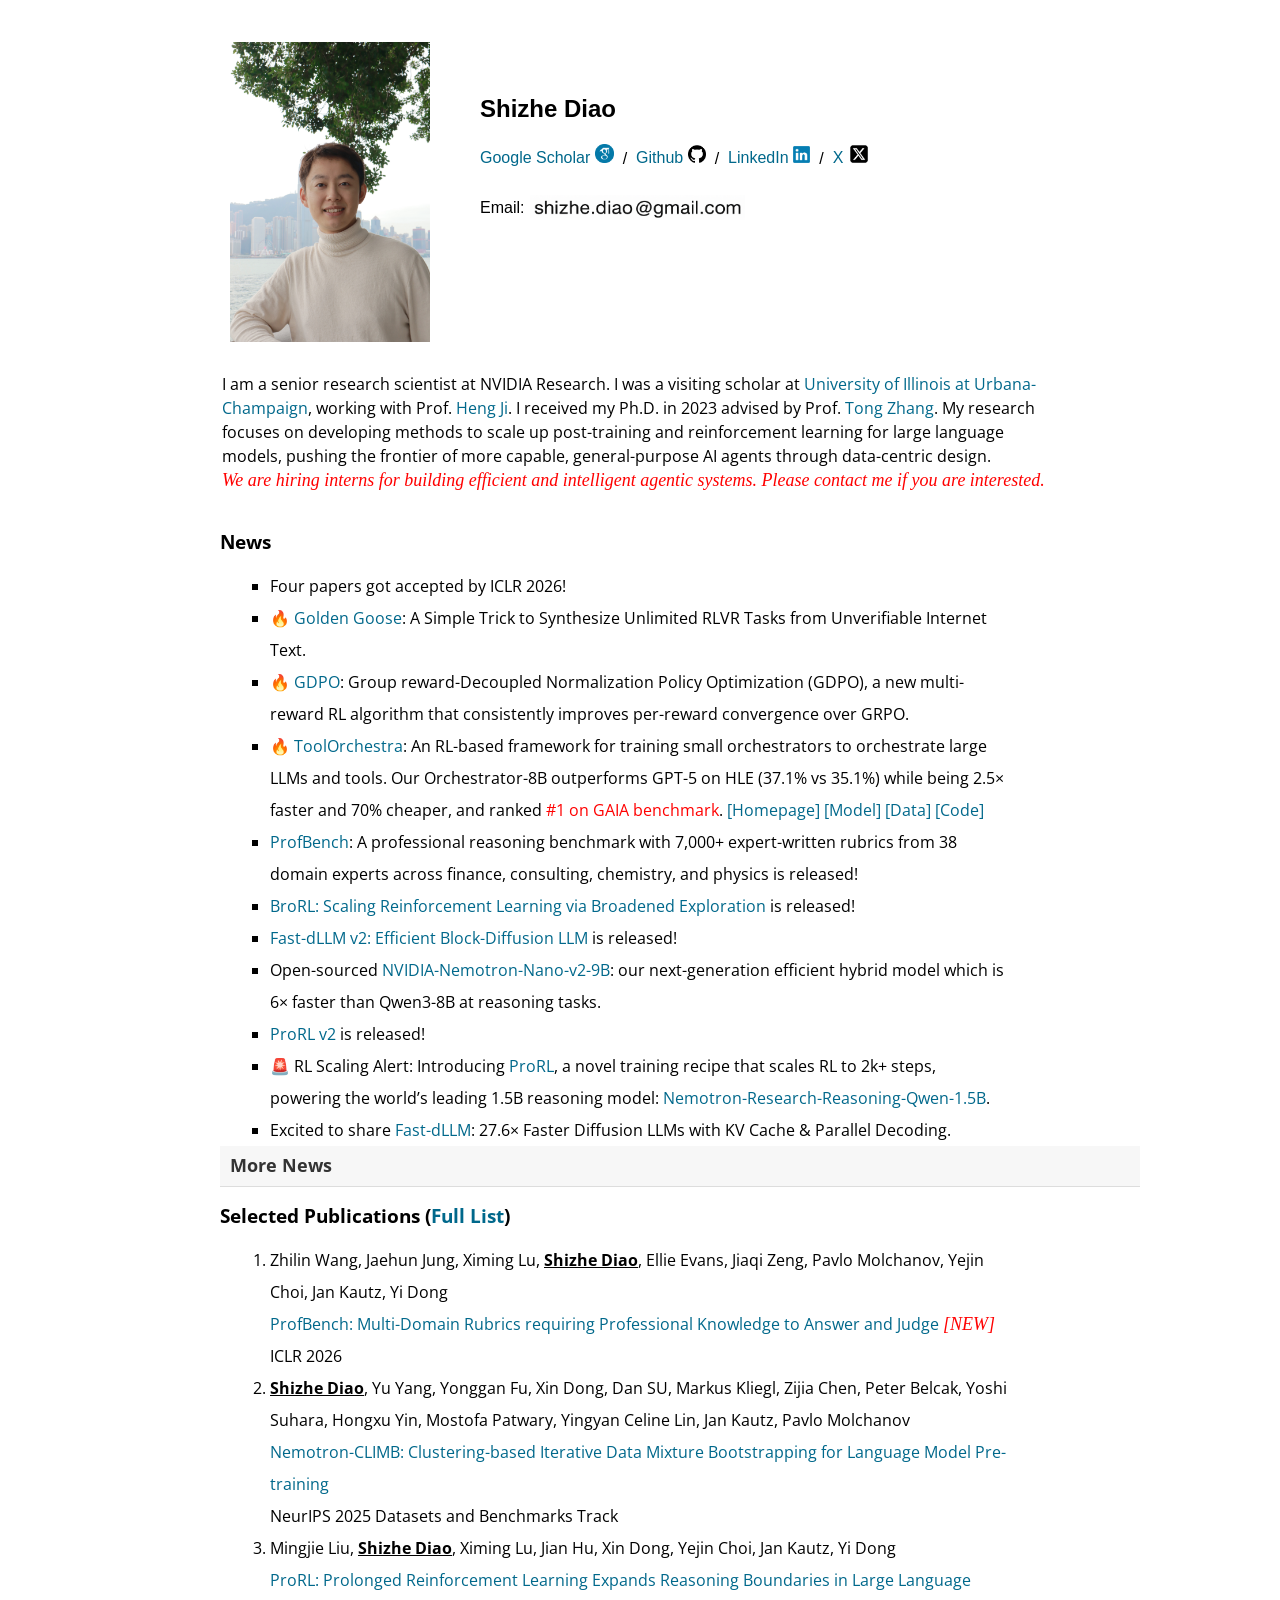
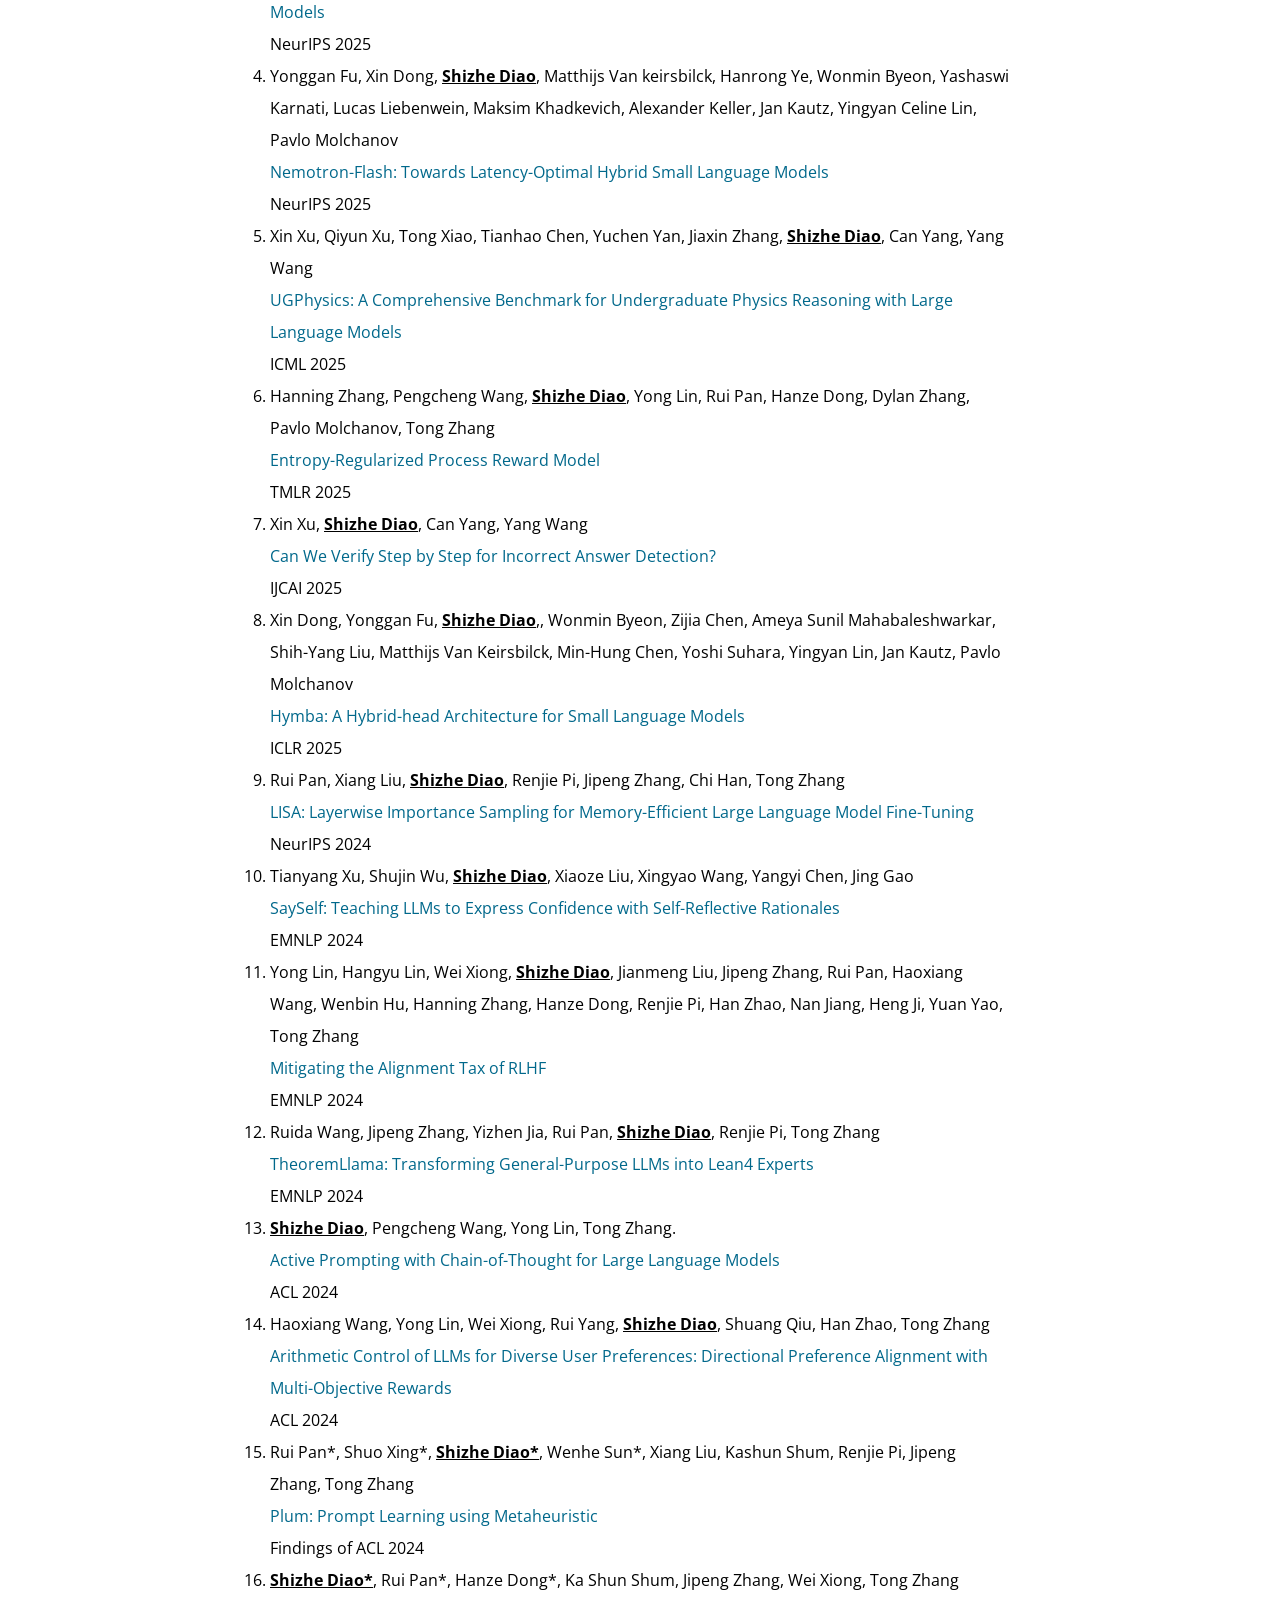
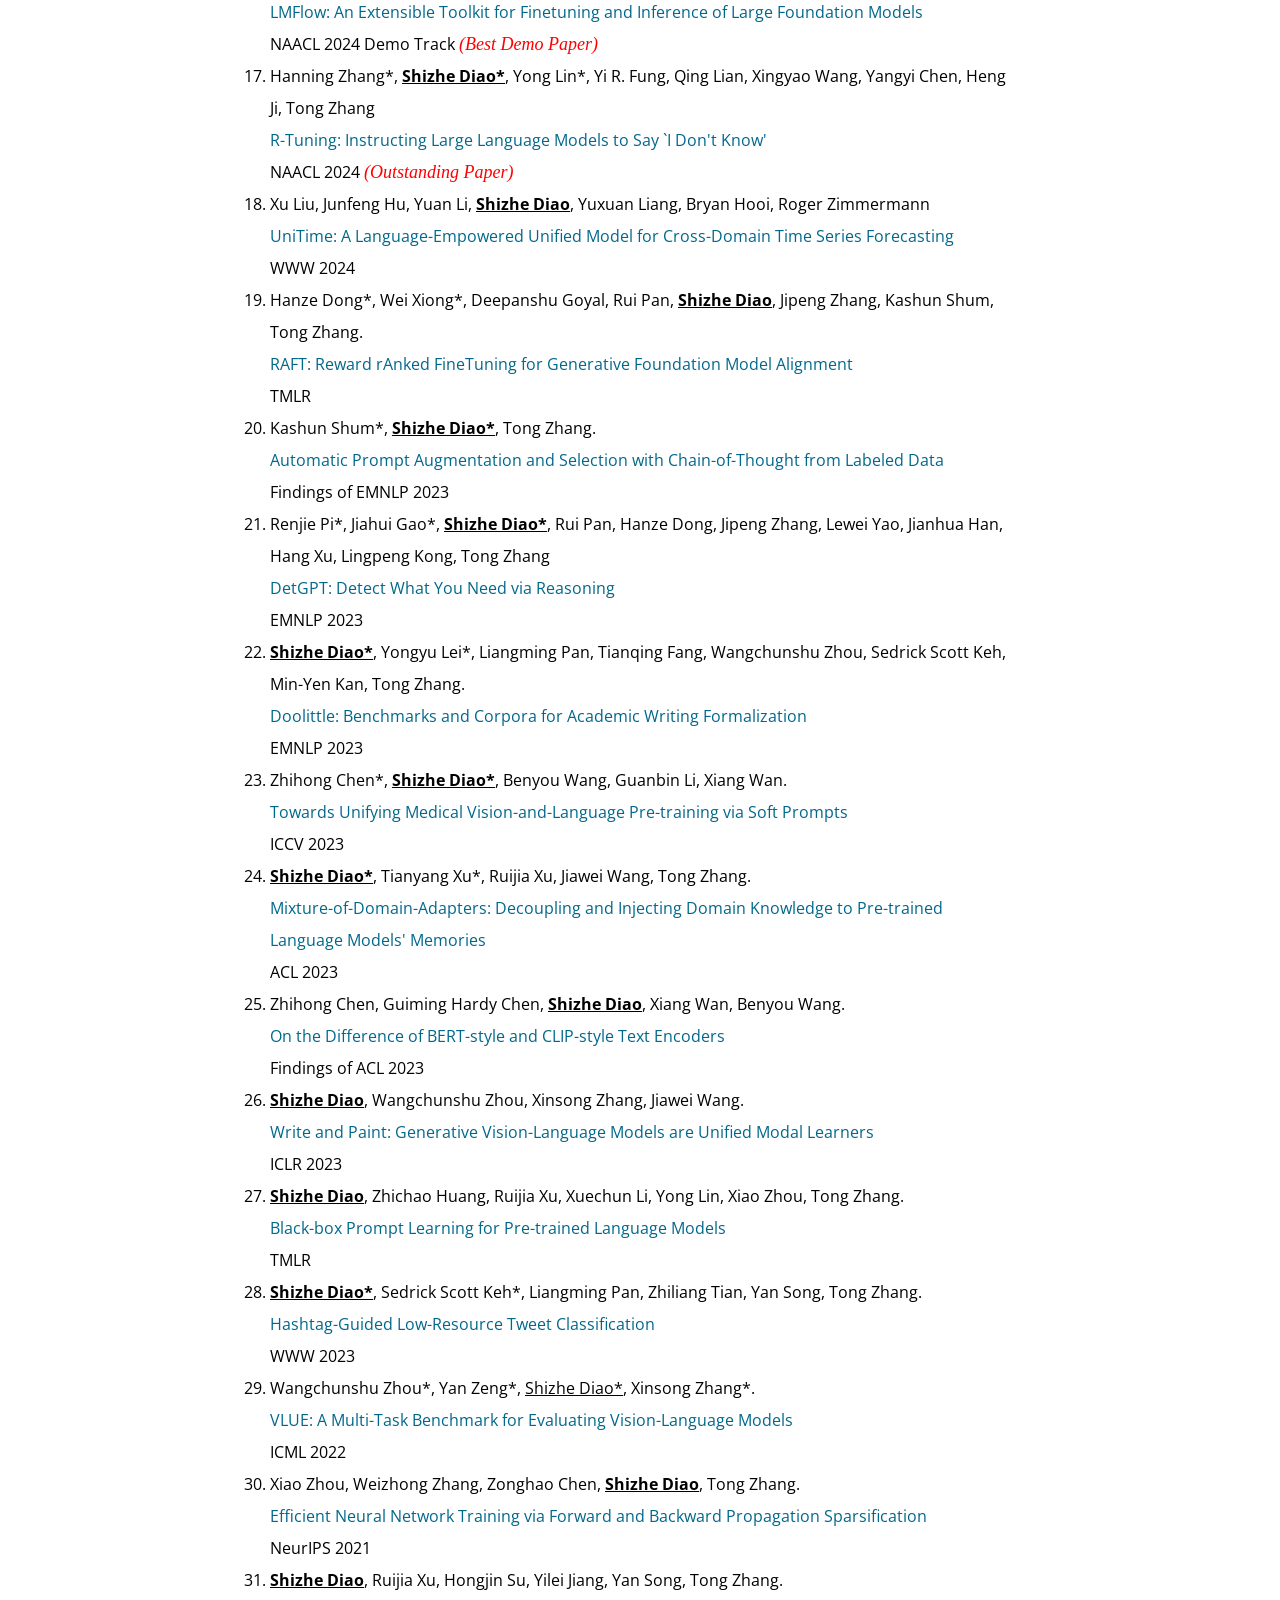
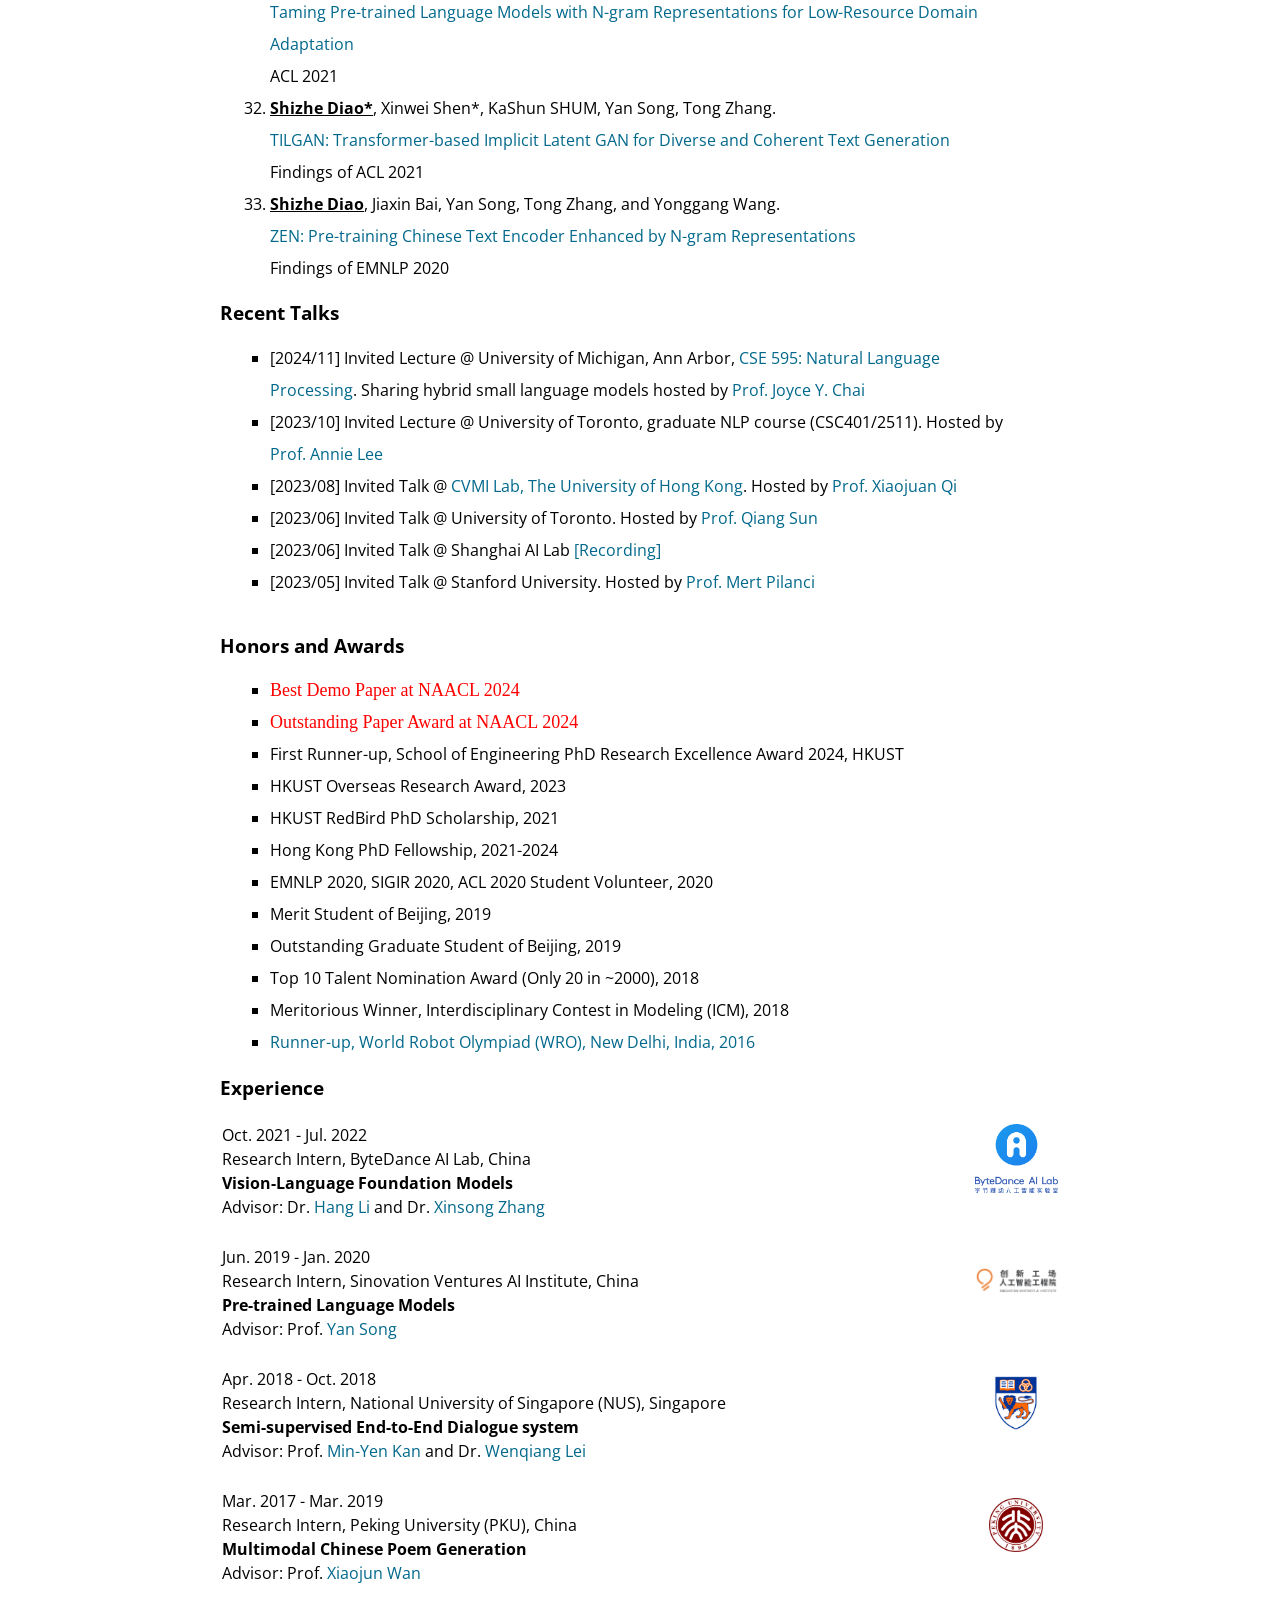
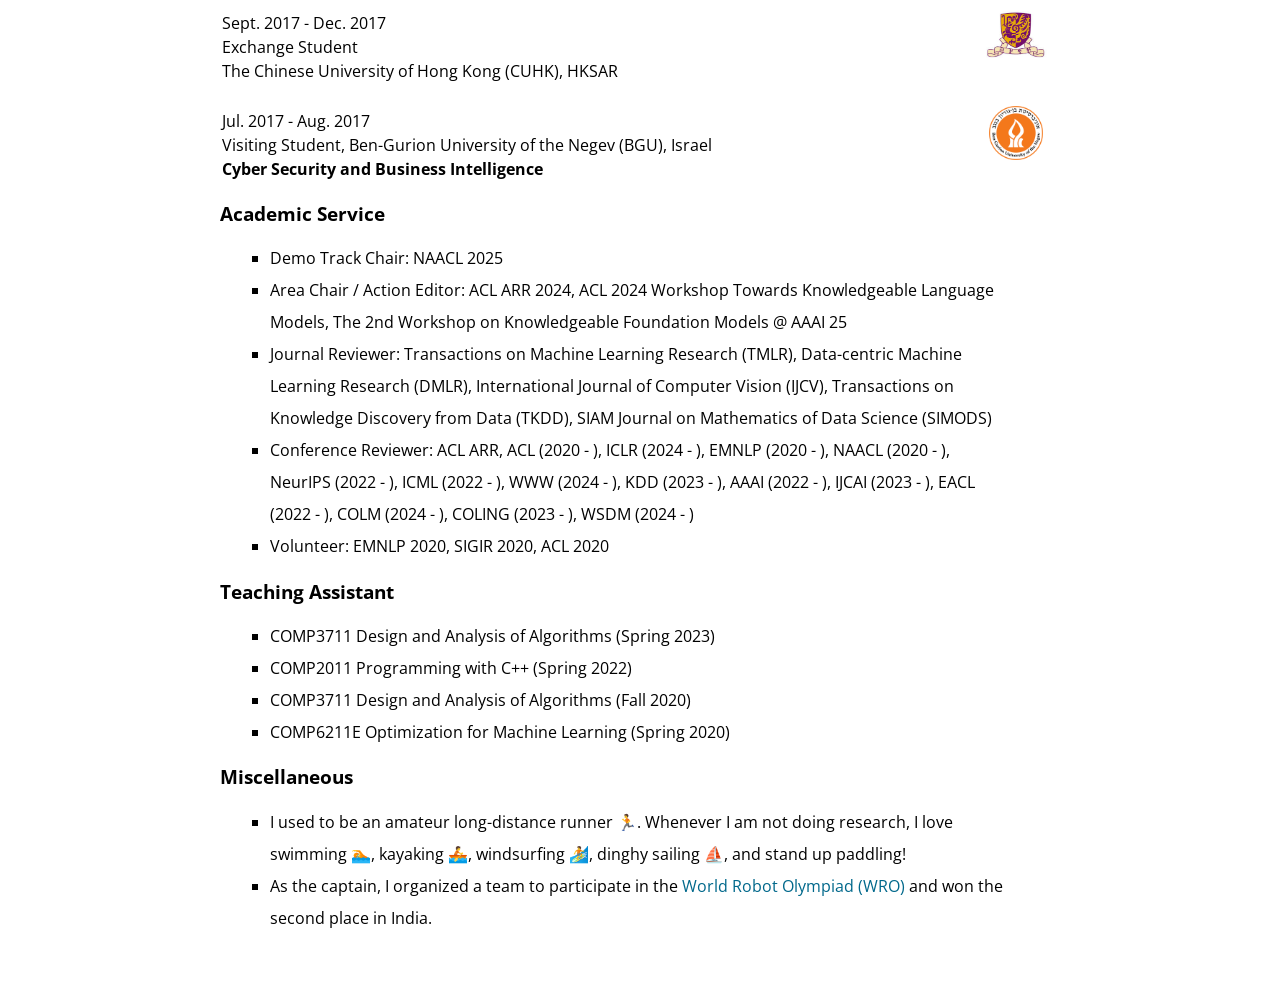
==== index.html @ 0f99aa14 "Update title to senior research scientist Co-Authored-By: Claude Opus 4.6 <noreply@anthropic.com>" ====
<!DOCTYPE html>
<html>
<head>
	<!-- Global site tag (gtag.js) - Google Analytics -->
	<script async src="https://www.googletagmanager.com/gtag/js?id=UA-110065423-1"></script>
	<!-- <link rel="stylesheet" href="https://cdn.staticfile.net/foundation/5.5.3/css/foundation.min.css"> -->
	<script src="https://cdn.staticfile.net/foundation/5.5.3/js/foundation.min.js"></script>
	<script src="https://cdn.staticfile.net/foundation/5.5.3/js/vendor/modernizr.js"></script>



	<script src="https://code.jquery.com/jquery-3.6.0.min.js"></script>
	<script>
		$(document).ready(function() {
			$('.accordion-toggle').click(function() {
				$(this).toggleClass('active');
				$(this).next('.accordion-content').slideToggle();
			});
		});
	</script>

	<script>
		window.dataLayer = window.dataLayer || [];
		function gtag(){dataLayer.push(arguments);}
		gtag('js', new Date());

		gtag('config', 'UA-110065423-1');
	</script>
	<link href="https://fonts.googleapis.com/css?family=Archivo:600|Noto+Serif|Roboto|Open+Sans" rel="stylesheet">

	<link href="style/my.css" rel="stylesheet" type="text/css" />
	<title>Shizhe Diao</title>
	<script>
		function copy(dest, source) {
			if(dest.source == source) {
				dest.innerHTML = "";
				dest.source = null;
			}
			else {
				dest.innerHTML = source.innerHTML;
				dest.source = source;
			}
			dest.blur();
		}
	</script>
	<script src="https://ajax.googleapis.com/ajax/libs/jquery/1.12.0/jquery.min.js"></script>
	<script> 
		$(function(){
			$("#includepubs").load("publication.html"); 
		});
	</script>


</head>


<body>

	<div id="wrapper">
		<!-- header info -->
		<div id="header">
			<div id="profile">
				<img src="figures/me20230102.jpg" height=300 width=200>
			</div>
			<div id="contact">	
				<br>
				<strong><font size=5>Shizhe Diao</font size></strong> <br>
				<br>
				<!-- <p> -->
				<!-- <a href="mailto:sdiaoaa@connect.ust.hk" target="_blank">Email <img src="figures/email-logo.jpg" width="2%" style="margin-left: auto; margin-right: auto;"> </a>  &nbsp/&nbsp -->
				<a href="https://scholar.google.com/citations?user=NDFQrLQAAAAJ&hl=en" target="_blank">Google Scholar <img src="figures/google-scholar-logo.png" width="2.2%" style="margin-left: auto; margin-right: auto;"> </a> &nbsp/&nbsp
				<a href="https://github.com/shizhediao" target="_blank">Github <img src="figures/github-logo.png" width="2.1%" style="margin-left: auto; margin-right: auto;"> </a> &nbsp/&nbsp
				<a href="https://www.linkedin.com/in/shizhediao/?locale=en_US" target="_blank">LinkedIn <img src="figures/linkedin-logo.jpg" width="2%" style="margin-left: auto; margin-right: auto;"> </a> &nbsp/&nbsp
				<a href="https://x.com/shizhediao" target="_blank">X <img src="figures/x.png" width="2.6%" style="margin-left: auto; margin-right: auto; position: relative; top: 2px;"> </a> &nbsp
				  <!-- </p> -->
				<br>
				<br>
				<!-- Email: shizhe.diao AT gmail DOT com -->
				<p style="display: flex; align-items: center;">
					Email:
					<img src="figures/email.png" alt="Email address" style="height: 26px; margin-left: 6px; object-fit: contain;">
				  </p>
										</div>
		</div>

		<div id="content">
			<div class="section">
				<p>
					I am a senior research scientist at NVIDIA Research. 
					I was a visiting scholar at <a href="http://blender.cs.illinois.edu/index.html">University of Illinois at Urbana-Champaign</a>, working with Prof. <a href="http://blender.cs.illinois.edu/hengji.html">Heng Ji</a>.
					I received my Ph.D. in 2023 advised by Prof. <a href="http://tongzhang-ml.org/">Tong Zhang</a>. 
					<!-- I received my Master of Philosophy degree at HKUST in 2021. -->
					<!-- Before joining HKUST, I received my Bachelor of Science degree at Beijing Normal University in 2019.  -->
					<!-- I was a research intern at ByteDance AI Lab with Dr. <a href="https://scholar.google.com/citations?user=nTl5mSwAAAAJ&hl=en">Hang Li</a> and Dr. <a href="https://scholar.google.com/citations?user=BnSQUocAAAAJ&hl=en">Xinsong Zhang</a>, and at Sinovation Ventures AI Institute. -->
					<!-- During my undergraduate study, I interned at <a href="http://wing.comp.nus.edu.sg/">WING Group @ NUS</a> and <a href="https://english.pku.edu.cn/">PKU</a>, where I was fortunate to work with Prof. <a href="https://www.comp.nus.edu.sg/~kanmy/">Min-Yen Kan</a> and Prof. <a href="https://wanxiaojun.github.io/">Xiaojun Wan</a>. -->
					My research focuses on developing methods to scale up post-training and reinforcement learning for large language models, pushing the frontier of more capable, general-purpose AI agents through data-centric design.
					<br>
					<font color=red size=4 face="黑体"><i>We are hiring interns for building efficient and intelligent agentic systems. Please contact me if you are interested.</i></font>			
				</p>	
				</div>

		
		<h3>News</h3>
				<br />
				<ul type="square">
					<li> Four papers got accepted by ICLR 2026! </li>
					<li> 🔥 <a href="https://arxiv.org/abs/2601.22975">Golden Goose</a>: A Simple Trick to Synthesize Unlimited RLVR Tasks from Unverifiable Internet Text. </li>
					<li> 🔥 <a href="https://arxiv.org/abs/2601.05242">GDPO</a>: Group reward-Decoupled Normalization Policy Optimization (GDPO), a new multi-reward RL algorithm that consistently improves per-reward convergence over GRPO.</li>
					<li> 🔥 <a href="https://arxiv.org/abs/2511.21689">ToolOrchestra</a>: An RL-based framework for training small orchestrators to orchestrate large LLMs and tools. Our Orchestrator-8B outperforms GPT-5 on HLE (37.1% vs 35.1%) while being 2.5× faster and 70% cheaper, and ranked <span style="color: red;">#1 on <a href="https://huggingface.co/spaces/gaia-benchmark/leaderboard" style="color: red;">GAIA benchmark</a></span>. <a href="https://research.nvidia.com/labs/lpr/ToolOrchestra/">[Homepage]</a> <a href="https://huggingface.co/nvidia/Nemotron-Orchestrator-8B">[Model]</a> <a href="https://huggingface.co/datasets/nvidia/ToolScale">[Data]</a> <a href="https://github.com/NVlabs/ToolOrchestra">[Code]</a></li>
					<li> <a href="https://huggingface.co/datasets/nvidia/ProfBench">ProfBench</a>: A professional reasoning benchmark with 7,000+ expert-written rubrics from 38 domain experts across finance, consulting, chemistry, and physics is released! </li>
					<li> <a href="https://arxiv.org/abs/2510.01180">BroRL: Scaling Reinforcement Learning via Broadened Exploration</a> is released!  </li>
					<li> <a href="https://arxiv.org/abs/2509.26328">Fast-dLLM v2: Efficient Block-Diffusion LLM</a> is released!  </li>
					<li> Open-sourced <a href="https://research.nvidia.com/labs/adlr/files/NVIDIA-Nemotron-Nano-2-Technical-Report.pdf">NVIDIA-Nemotron-Nano-v2-9B</a>: our next-generation efficient hybrid model which is 6× faster than Qwen3-8B at reasoning tasks. </li>
					<li> <a href="https://hijkzzz.notion.site/prorl-v2">ProRL v2</a> is released! </li>
					<li> 🚨 RL Scaling Alert: Introducing <a href="https://arxiv.org/abs/2505.24864">ProRL</a>, a novel training recipe that scales RL to 2k+ steps, powering the world’s leading 1.5B reasoning model: <a href="https://huggingface.co/nvidia/Nemotron-Research-Reasoning-Qwen-1.5B">Nemotron-Research-Reasoning-Qwen-1.5B</a>.
					<li> Excited to share <a href="https://arxiv.org/abs/2505.22618">Fast-dLLM</a>: 27.6× Faster Diffusion LLMs with KV Cache & Parallel Decoding.
				</ul>

		<h3 class="accordion-toggle">More News</h3>
		<div class="accordion-content">
			<ul type="square">
				<li> Four papers got accepted by NeurIPS 2025! </li>
				<li> Two papers got accepted by ICML 2025! </li>
				<li> Excited to share <a href="https://arxiv.org/abs/2504.13161">CLIMB</a> — Clustering-based Iterative Data Mixture Bootstrapping for efficient LLM pre-training and we open-sourced two high-quality datasets: <a href="https://huggingface.co/datasets/nvidia/ClimbLab">ClimbLab</a> (1.2T tokens, 20 domains) and <a href="https://huggingface.co/datasets/nvidia/ClimbMix">ClimbMix</a> (400B tokens, SOTA data blend for LLM pre-training). Visit <a href="https://research.nvidia.com/labs/lpr/climb/">Homepage</a>.
					<li> Our paper on <a href="https://arxiv.org/abs/2411.13676">Hymba</a> and <a href="https://openreview.net/forum?id=fMbLszVO1H">LongMamba</a> got accepted by ICLR 2025!
                    <li> A step on small language model. We propose <a href="https://arxiv.org/abs/2411.13676">Hymba</a>, a hybrid-head architecture surpassing all sub-2B public models in performance including Llama-3.2 and Qwen-2.5.
					<li> A new training method on process reward model has been proposed. Please check out our blog <a href="https://www.arxiv.org/abs/2412.11006">Entropy-Regularized Process Reward Model</a>.
					<li> One paper got accepted by NeurIPS 2024!
					<li> Five papers got accepted by EMNLP 2024!
					<li> Excited to join NVIDIA Research as a research scientist!
					<li> Excited to share our <a href="https://arxiv.org/abs/2311.09677">R-Tuning</a> got Outstanding Paper award@NAACL 2024, and <a href="https://github.com/OptimalScale/LMFlow">LMFlow</a> got Best Demo Paper award@NAACL 2024!
					<li> One paper was accepted by ACL 2024 System Demonstration Track.
					<li> Three papers were accepted by ACL 2024 and Findings including <a href="https://arxiv.org/abs/2302.12246">Active-Prompt</a>, <a href="https://arxiv.org/abs/2402.18571">Directional Preference Alignment</a>, and <a href="https://arxiv.org/abs/2311.08364">Prompt Learning using Metaheuristic</a>.
					<li> <a href="https://github.com/OptimalScale/LMFlow">LMFlow</a> got accepted to NAACL 2024 Demo track!
					<li> <a href="https://arxiv.org/abs/2311.09677">R-Tuning</a> got accepted to NAACL 2024! LLMs could say I Don't Know now! <i>#Alignment for Honesty </i>
					<li> One paper was accepted by WWW 2024.
					<li> One paper was accepted by EACL 2024.
					<li> The <a href="https://arxiv.org/abs/2304.06767">RAFT</a> paper for alignment was accepted by TMLR 2023.
					<li> Three papers were accepted by EMNLP 2023 and Findings.
					<li> Visited <a href="http://blender.cs.illinois.edu/index.html">BLENDER LAB@UIUC</a> from August 2023 to January 2024. </li>
					<li> Attended ICML 2023 at Hawaii.
					<li> One paper was accepted by ICCV 2023.
					<li> Two papers were accepted by ACL 2023.
					<li> Attended ICLR 2023 at Kigali, Rwanda.
					<li> Attended EMNLP 2022 at Abu Dhabi.
					<li> <a href="https://github.com/OptimalScale/LMFlow">LMFlow</a> is a framework that allows fine-tuning and deploying personalized LLMs with minimal cost and effort. It has accumulated <font color=red size=4 face="黑体">7, 000+</font> stars⭐️ on Github. We envision that LMFlow will enable more creative and diverse applications of LLMs and foster a wider community of LLM enthusiasts!
					<li> Check out this curated <a href="https://github.com/shizhediao/ChatGPTPapers">paper list</a> about ChatGPT with the goal of helping everyone learn the techniques behind it.
			</ul>
		</div>

		<!-- Education -->
		<!-- <br />
        <table width="100%" align="center" border="0" cellspacing="0" cellpadding="20">
			<tbody>
				<tr>
				<h3>Education</h3>
				<br />
				<table>
					<tbody>

					<tr>
						<td width="90%">
							<div class="box box-11">
								<div class="box-item"><strong>Ph.D.</strong></div>
								<div class="box-item item-tall">Sept. 2021 - Present <br> 
									The Hong Kong University of Science and Technology (HKUST), HKSAR<br>
									Ph.D. student in Computer Science <br>
									Advisor: Prof. <a href="http://tongzhang-ml.org/">Tong Zhang</a> <br>
								</div>
							</div>
						</td>
						<td width="10%">
							<img src="figures/hkust.png" width="50%" style="display: block; margin-left: auto; margin-right: auto;">
						</td>
					</tr>

					<tr>
						<td width="90%">
							<div class="box box-11">
								<div class="box-item"><strong>M.Phil.</strong></div>
								<div class="box-item item-tall">Sept. 2019 - Jun. 2021 <br> 
									The Hong Kong University of Science and Technology (HKUST), HKSAR<br>
									M.Phil. student in Computer Science <br>
									Advisor: Prof. <a href="http://tongzhang-ml.org/">Tong Zhang</a> <br>
								</div>
							</div>
						</td>
						<td width="10%">
							<img src="figures/hkust.png" width="50%" style="display: block; margin-left: auto; margin-right: auto;">
						</td>
					</tr>

					<tr>
						<td width="90%">
							<div class="box box-11">
								<div class="box-item"><strong>B.S.</strong></div>
								<div class="box-item item-tall">Sept. 2015 - Jun. 2019 <br> 
									Beijing Normal University (BNU), China<br>
									B.S. in Computer Science <br>
								</div>
							</div>
						</td>
						<td width="10%">
							<img src="figures/bnu.jpeg" width="90%" style="display: block; margin-left: auto; margin-right: auto;">
						</td>
					</tr>

					</tbody>
				</table>
				</tr>
			</tbody>
		</table> -->
			<br />
			<h3>Selected Publications (<a href="https://scholar.google.com/citations?user=NDFQrLQAAAAJ&hl=en">Full List</a>)</h3>
			<br />

			<ol type="square">

				<!-- <li>Chengyue Wu, Hao Zhang, Shuchen Xue, Zhijian Liu, <u><strong>Shizhe Diao</strong></u>, Ligeng Zhu, Ping Luo, Song Han, Enze Xie
					<br /> <a href="https://arxiv.org/abs/2505.22618">Fast-dLLM: Training-free Acceleration of Diffusion LLM by Enabling KV Cache and Parallel Decoding </a> <font color=red size=4 face="黑体"><i>[NEW]</i></font>
					<br /> ICLR 2026</li>

				<li>Chengyue Wu, Hao Zhang, Shuchen Xue, <u><strong>Shizhe Diao</strong></u>, Yonggan Fu, Zhijian Liu, Pavlo Molchanov, Ping Luo, Song Han, Enze Xie
					<br /> <a href="https://arxiv.org/abs/2509.26328">Fast-dLLM v2: Efficient Block-Diffusion LLM </a> <font color=red size=4 face="黑体"><i>[NEW]</i></font>
					<br /> ICLR 2026</li> -->

				<!-- <li>Ruida Wang, Jiarui Yao, Rui Pan, <u><strong>Shizhe Diao</strong></u>, Tong Zhang
					<br /> <a href="https://arxiv.org/abs/2510.11769">GAR: Generative Adversarial Reinforcement Learning for Formal Theorem Proving </a> <font color=red size=4 face="黑体"><i>[NEW]</i></font>
					<br /> ICLR 2026</li> -->

				<li>Zhilin Wang, Jaehun Jung, Ximing Lu, <u><strong>Shizhe Diao</strong></u>, Ellie Evans, Jiaqi Zeng, Pavlo Molchanov, Yejin Choi, Jan Kautz, Yi Dong
					<br /> <a href="https://arxiv.org/abs/2510.18941">ProfBench: Multi-Domain Rubrics requiring Professional Knowledge to Answer and Judge </a> <font color=red size=4 face="黑体"><i>[NEW]</i></font>
					<br /> ICLR 2026</li>

				<li><u><strong>Shizhe Diao</strong></u>, Yu Yang, Yonggan Fu, Xin Dong, Dan SU, Markus Kliegl, Zijia Chen, Peter Belcak, Yoshi Suhara, Hongxu Yin, Mostofa Patwary, Yingyan Celine Lin, Jan Kautz, Pavlo Molchanov
					<br /> <a href="https://arxiv.org/abs/2504.13161">Nemotron-CLIMB: Clustering-based Iterative Data Mixture Bootstrapping for Language Model Pre-training </a> 
					<br /> NeurIPS 2025 Datasets and Benchmarks Track</li>

				<li>Mingjie Liu, <u><strong>Shizhe Diao</strong></u>, Ximing Lu, Jian Hu, Xin Dong, Yejin Choi, Jan Kautz, Yi Dong 
					<br /> <a href="https://arxiv.org/abs/2505.24864">ProRL: Prolonged Reinforcement Learning Expands Reasoning Boundaries in Large Language Models</a> 
					<br /> NeurIPS 2025 </li>

				<li>Yonggan Fu, Xin Dong, <u><strong>Shizhe Diao</strong></u>, Matthijs Van keirsbilck, Hanrong Ye, Wonmin Byeon, Yashaswi Karnati, Lucas Liebenwein, Maksim Khadkevich, Alexander Keller, Jan Kautz, Yingyan Celine Lin, Pavlo Molchanov 
					<br /> <a href="https://arxiv.org/abs/2511.18890">Nemotron-Flash: Towards Latency-Optimal Hybrid Small Language Models </a> 
					<br /> NeurIPS 2025 </li>

				<!-- <li>Tianhao Chen, Xin Xu, Zijing Liu, Pengxiang Li, Xinyuan Song, Ajay Kumar Jaiswal, Fan Zhang, Jishan Hu, Yang Wang, Hao Chen, <u><strong>Shizhe Diao</strong></u>, Shiwei Liu, Yu Li, Lu Yin, Can Yang 
					<br /> <a href="https://arxiv.org/abs/2506.22049">GPAS: Accelerating Convergence of LLM Pretraining via Gradient-Preserving Activation Scaling</a> 
					<br /> NeurIPS 2025 </li>
				 -->
				<!-- <li>Ruida Wang, Rui Pan, Yuxin Li, Jipeng Zhang, Yizhen Jia, <u><strong>Shizhe Diao</strong></u>, Renjie Pi, Junjie Hu, Tong Zhang
					<br /> <a href="https://arxiv.org/abs/2503.03205">MA-LoT: Model-Collaboration Lean-based Long Chain-of-Thought Reasoning enhances Formal Theorem Proving					</a> 
					<br /> ICML 2025 </li> -->

				<li>Xin Xu, Qiyun Xu, Tong Xiao, Tianhao Chen, Yuchen Yan, Jiaxin Zhang, <u><strong>Shizhe Diao</strong></u>, Can Yang, Yang Wang
					<br /> <a href="https://arxiv.org/abs/2502.00334">UGPhysics: A Comprehensive Benchmark for Undergraduate Physics Reasoning with Large Language Models</a> 
					<br /> ICML 2025 </li>

				<li>Hanning Zhang, Pengcheng Wang, <u><strong>Shizhe Diao</strong></u>, Yong Lin, Rui Pan, Hanze Dong, Dylan Zhang, Pavlo Molchanov, Tong Zhang
					<br /> <a href="https://www.arxiv.org/abs/2412.11006">Entropy-Regularized Process Reward Model</a>  
					<br /> TMLR 2025 </li>

				<li>Xin Xu, <u><strong>Shizhe Diao</strong></u>, Can Yang, Yang Wang
					<br /> <a href="https://arxiv.org/abs/2402.10528">Can We Verify Step by Step for Incorrect Answer Detection?	</a>  
					<br /> IJCAI 2025 </li>

				<li>Xin Dong, Yonggan Fu, <u><strong>Shizhe Diao</strong></u>,, Wonmin Byeon, Zijia Chen, Ameya Sunil Mahabaleshwarkar, Shih-Yang Liu, Matthijs Van Keirsbilck, Min-Hung Chen, Yoshi Suhara, Yingyan Lin, Jan Kautz, Pavlo Molchanov
					<br /> <a href="https://arxiv.org/abs/2411.13676">Hymba: A Hybrid-head Architecture for Small Language Models </a> 
					<br /> ICLR 2025 </li>
<!-- 				
				<li>Zhifan Ye, Kejing Xia, Yonggan Fu, Xin Dong, Jihoon Hong, Xiangchi Yuan, <u><strong>Shizhe Diao</strong></u>, Jan Kautz, Pavlo Molchanov, Yingyan Celine Lin
					<br /> <a href="https://openreview.net/forum?id=fMbLszVO1H">LongMamba: Enhancing Mamba's Long-Context Capabilities via Training-Free Receptive Field Enlargement	</a>  
					<br /> ICLR 2025 </li> -->

				<li>Rui Pan, Xiang Liu, <u><strong>Shizhe Diao</strong></u>, Renjie Pi, Jipeng Zhang, Chi Han, Tong Zhang
					<br /> <a href="https://arxiv.org/abs/2403.17919">LISA: Layerwise Importance Sampling for Memory-Efficient Large Language Model Fine-Tuning	</a>
					<br /> NeurIPS 2024 </li>
					
				<li>Tianyang Xu, Shujin Wu, <u><strong>Shizhe Diao</strong></u>, Xiaoze Liu, Xingyao Wang, Yangyi Chen, Jing Gao
					<br /> <a href="https://arxiv.org/abs/2405.20974">SaySelf: Teaching LLMs to Express Confidence with Self-Reflective Rationales	</a> 
					<br /> EMNLP 2024 </li>

				<li>Yong Lin, Hangyu Lin, Wei Xiong, <u><strong>Shizhe Diao</strong></u>, Jianmeng Liu, Jipeng Zhang, Rui Pan, Haoxiang Wang, Wenbin Hu, Hanning Zhang, Hanze Dong, Renjie Pi, Han Zhao, Nan Jiang, Heng Ji, Yuan Yao, Tong Zhang
					<br /> <a href="https://arxiv.org/abs/2309.06256">Mitigating the Alignment Tax of RLHF </a>  
					<br /> EMNLP 2024 </li>

				<!-- <li>KaShun Shum, Minrui Xu, Jianshu Zhang, Zixin Chen, <u><strong>Shizhe Diao</strong></u>, Hanze Dong, Jipeng Zhang, Muhammad Omer Raza
					<br /> <a href="https://arxiv.org/abs/2408.12168">FIRST: Teach A Reliable Large Language Model Through Efficient Trustworthy Distillation	</a> 
					<br /> EMNLP 2024 </li> -->

				<li>Ruida Wang, Jipeng Zhang, Yizhen Jia, Rui Pan, <u><strong>Shizhe Diao</strong></u>, Renjie Pi, Tong Zhang
					<br /> <a href="https://arxiv.org/abs/2407.03203">TheoremLlama: Transforming General-Purpose LLMs into Lean4 Experts </a>
					<br /> EMNLP 2024 </li>
				
				<!-- <li>Tianyang Han, Qing Lian, Rui Pan, Renjie Pi, Jipeng Zhang, <u><strong>Shizhe Diao</strong></u>, Yong Lin, Tong Zhang
					<br /> <a href="https://arxiv.org/abs/2402.03757">The Instinctive Bias: Spurious Images lead to Hallucination in MLLMs	</a> 
					<br /> EMNLP 2024 </li> -->

				<!-- <li>Cheng Niu, Yang Guan, Yuanhao Wu, Juno Zhu, Juntong Song, Randy Zhong, Kaihua Zhu, Siliang Xu, <u><strong>Shizhe Diao</strong></u>, Tong Zhang.
					<br /> <a href="https://arxiv.org/abs/2406.10289">VeraCT Scan: Retrieval-Augmented Fake News Detection with Justifiable Reasoning</a> 
					<br /> ACL 2024 System Demonstration Track </li> -->

				<li><u><strong>Shizhe Diao</strong></u>, Pengcheng Wang, Yong Lin, Tong Zhang.
					<br /> <a href="https://arxiv.org/abs/2302.12246">Active Prompting with Chain-of-Thought for Large Language Models</a> 
					<br /> ACL 2024 </li>

				<li>Haoxiang Wang, Yong Lin, Wei Xiong, Rui Yang, <u><strong>Shizhe Diao</strong></u>, Shuang Qiu, Han Zhao, Tong Zhang
					<br /> <a href="https://arxiv.org/abs/2402.18571">Arithmetic Control of LLMs for Diverse User Preferences: Directional Preference Alignment with Multi-Objective Rewards	</a> 
					<br /> ACL 2024 </li>

				<li>Rui Pan*, Shuo Xing*, <u><strong>Shizhe Diao*</strong></u>, Wenhe Sun*, Xiang Liu, Kashun Shum, Renjie Pi, Jipeng Zhang, Tong Zhang
					<br /> <a href="https://arxiv.org/abs/2311.08364">Plum: Prompt Learning using Metaheuristic	</a> 
					<br /> Findings of ACL 2024 </li>

				<li><u><strong>Shizhe Diao*</strong></u>, Rui Pan*, Hanze Dong*, Ka Shun Shum, Jipeng Zhang, Wei Xiong, Tong Zhang
					<br /> <a href="https://arxiv.org/abs/2306.12420">LMFlow: An Extensible Toolkit for Finetuning and Inference of Large Foundation Models</a>
					<br /> NAACL 2024 Demo Track <font color=red size=4 face="黑体"><i>(Best Demo Paper)</i></font> </li> 

				<li>Hanning Zhang*, <u><strong>Shizhe Diao*</strong></u>, Yong Lin*, Yi R. Fung, Qing Lian, Xingyao Wang, Yangyi Chen, Heng Ji, Tong Zhang
					<br /> <a href="https://arxiv.org/abs/2311.09677">R-Tuning: Instructing Large Language Models to Say `I Don't Know'	</a>
					<br /> NAACL 2024 <font color=red size=4 face="黑体"><i>(Outstanding Paper)</i></font> </li>  

				<li>Xu Liu, Junfeng Hu, Yuan Li, <u><strong>Shizhe Diao</strong></u>, Yuxuan Liang, Bryan Hooi, Roger Zimmermann
					<br /> <a href="https://arxiv.org/abs/2310.09751">UniTime: A Language-Empowered Unified Model for Cross-Domain Time Series Forecasting</a>
					<br /> WWW 2024 </li>  

				<!-- <li>Quyet V. Do, Tianqing Fang, <u><strong>Shizhe Diao</strong></u>, Zhaowei Wang, Yangqiu Song.
					<br /> <a href="https://arxiv.org/abs/2401.14003">ConstraintChecker: A Plugin for Large Language Models to Reason on Commonsense Knowledge Bases</a>
					<br /> EACL 2024 </li>   -->

				<li>Hanze Dong*, Wei Xiong*, Deepanshu Goyal, Rui Pan, <u><strong>Shizhe Diao</strong></u>, Jipeng Zhang, Kashun Shum, Tong Zhang.
					<br /> <a href="https://arxiv.org/abs/2304.06767">RAFT: Reward rAnked FineTuning for Generative Foundation Model Alignment</a> 
					<br /> TMLR </li>  

				<li>Kashun Shum*, <u><strong>Shizhe Diao*</strong></u>, Tong Zhang.
					<br /> <a href="https://arxiv.org/abs/2302.12822">Automatic Prompt Augmentation and Selection with Chain-of-Thought from Labeled Data</a>
					<br /> Findings of EMNLP 2023</li> 
				
				<li>Renjie Pi*, Jiahui Gao*, <u><strong>Shizhe Diao*</strong></u>, Rui Pan, Hanze Dong, Jipeng Zhang, Lewei Yao, Jianhua Han, Hang Xu, Lingpeng Kong, Tong Zhang
					<br /> <a href="https://arxiv.org/abs/2305.14167">DetGPT: Detect What You Need via Reasoning</a>
					<br /> EMNLP 2023</li>  

				<li><u><strong>Shizhe Diao*</strong></u>, Yongyu Lei*, Liangming Pan, Tianqing Fang, Wangchunshu Zhou, Sedrick Scott Keh, Min-Yen Kan, Tong Zhang.
					<br /> <a href="https://aclanthology.org/2023.emnlp-main.809">Doolittle: Benchmarks and Corpora for Academic Writing Formalization</a>
					<br /> EMNLP 2023 </li> 
							
				<li>Zhihong Chen*, <u><strong>Shizhe Diao*</strong></u>, Benyou Wang, Guanbin Li, Xiang Wan.
					<br /> <a href="https://arxiv.org/abs/2302.08958">Towards Unifying Medical Vision-and-Language Pre-training via Soft Prompts</a>
					<br /> ICCV 2023</li> 

				<li><u><strong>Shizhe Diao*</strong></u>, Tianyang Xu*, Ruijia Xu, Jiawei Wang, Tong Zhang.
					<br /> <a href="https://arxiv.org/abs/2306.05406">Mixture-of-Domain-Adapters: Decoupling and Injecting Domain Knowledge to Pre-trained Language Models' Memories</a>
					<br /> ACL 2023</li> 

				<li>  Zhihong Chen, Guiming Hardy Chen, <u><strong>Shizhe Diao</strong></u>, Xiang Wan, Benyou Wang.
					<br /> <a href="https://arxiv.org/abs/2306.03678">On the Difference of BERT-style and CLIP-style Text Encoders</a>
					<br /> Findings of ACL 2023</li> 

				<li><u><strong>Shizhe Diao</strong></u>, Wangchunshu Zhou, Xinsong Zhang, Jiawei Wang.
					<br /> <a href="https://arxiv.org/abs/2206.07699">Write and Paint: Generative Vision-Language Models are Unified Modal Learners</a>
					<br /> ICLR 2023</li> 

				<li><u><strong>Shizhe Diao</strong></u>, Zhichao Huang, Ruijia Xu, Xuechun Li, Yong Lin, Xiao Zhou, Tong Zhang.
					<br /> <a href="https://arxiv.org/abs/2201.08531">Black-box Prompt Learning for Pre-trained Language Models</a>
					<br /> TMLR </li>

				<li><u><strong>Shizhe Diao*</strong></u>, Sedrick Scott Keh*, Liangming Pan, Zhiliang Tian, Yan Song, Tong Zhang.
					<br /> <a href="https://arxiv.org/abs/2302.10143">Hashtag-Guided Low-Resource Tweet Classification</a> 
					<br /> WWW 2023</li>
													
				<li>Wangchunshu Zhou*, Yan Zeng*, <u><strong></strong>Shizhe Diao*</strong></u>, Xinsong Zhang*.
					<br /> <a href="https://arxiv.org/abs/2205.15237">VLUE: A Multi-Task Benchmark for Evaluating Vision-Language Models</a>
					<br /> ICML 2022</li>  

				<li>Xiao Zhou, Weizhong Zhang, Zonghao Chen, <u><strong>Shizhe Diao</strong></u>, Tong Zhang.
					<br /> <a href="https://arxiv.org/pdf/2111.05685.pdf">Efficient Neural Network Training via Forward and Backward Propagation Sparsification</a>
					<br /> NeurIPS 2021</li> 

				<li><u><strong>Shizhe Diao</strong></u>, Ruijia Xu, Hongjin Su, Yilei Jiang, Yan Song, Tong Zhang.
					<br /> <a href="https://aclanthology.org/2021.acl-long.259.pdf">Taming Pre-trained Language Models with N-gram Representations for Low-Resource Domain Adaptation</a>
					<br /> ACL 2021</li> 
						
				<li><u><strong>Shizhe Diao*</strong></u>, Xinwei Shen*, KaShun SHUM, Yan Song, Tong Zhang.
					<br /> <a href="https://aclanthology.org/2021.findings-acl.428.pdf">TILGAN: Transformer-based Implicit Latent GAN for Diverse and Coherent Text Generation</a>
					<br /> Findings of ACL 2021</li>  

				<li><u><strong>Shizhe Diao</strong></u>, Jiaxin Bai, Yan Song, Tong Zhang, and Yonggang Wang.
					<br /> <a href="https://aclanthology.org/2020.findings-emnlp.425.pdf">ZEN: Pre-training Chinese Text Encoder Enhanced by N-gram Representations</a>
					<br /> Findings of EMNLP 2020</li>  
			</ol>


			<!-- <ul type="square">
				<li> FengKuang Chiang, <u><strong>Shizhe Diao</strong></u>, Haotian Ma, Yujun Wang.
					<br /> <a href="docs/16_ijee3447ns.pdf">Effects of Hands-on Inquiry-Based Learning Using LEGO Materials on the Learning of Eighth-Grade Physics Students.</a> 
					<br /> International Journal of Engineering Education, vol. 33, ser. 3, 2017, pp. 1098-1103. 3. </li>  
			</ul>

			<ul type="square">
				<li>Yunchuan Sun, Mengting Fang, Xinyu Wang, <u><strong>Shizhe Diao</strong></u>.
					<br /> <a href="docs/GubaLex Guba-oriented sentiment lexicon for big texts in finance.pdf">GubaLex: Guba-oriented sentiment lexicon for big texts in finance</a>
					<br /> The 13th International Conference on Semantics, Knowledge and Grids</li>  
			</ul> -->


			<!-- <br /> -->
			<!-- <h3>Preprints</h3>
			<br />
			<ol type="square">

				<li>Dylan Zhang, <u><strong>Shizhe Diao</strong></u>, Xueyan Zou, Hao Peng
					<br /> <a href="https://arxiv.org/abs/2406.06887">PLUM: Preference Learning Plus Test Cases Yields Better Code Language Models	</a>  <font color=red size=4 face="黑体"><i>[NEW]</i></font>


				<li>Ziqiang Zheng, Jipeng Zhang, Tuan-Anh Vu, <u><strong>Shizhe Diao</strong></u>, Yue Him Wong Tim, Sai-Kit Yeung
					<br /> <a href="https://arxiv.org/abs/2310.13596">MarineGPT: Unlocking Secrets of Ocean to the Public </a> 

				<li>Hanze Dong*, <u><strong>Shizhe Diao*</strong></u>, Weizhong Zhang, Tong Zhang.
					<br /> <a href="https://arxiv.org/abs/2211.11638">Normalizing Flow with Variational Latent Representation</a>
					   
				<li>Rui Pan*, <u><strong>Shizhe Diao*</strong></u>, Jianlin Chen, Tong Zhang.
					<br /> <a href="https://arxiv.org/abs/2211.17201">ExtremeBERT: A Toolkit for Accelerating Pretraining of Customized BERT</a>
					<br /> <a href="https://arxiv.org/abs/2211.17201">[Paper]</a> <a href="https://github.com/extreme-bert/extreme-bert">[Code]</a> <a href="https://extreme-bert.github.io/extreme-bert-page">[Documentation]</a>
			</ol> -->

			<!-- <ul type="square">
				<li><u><strong>Shizhe Diao</strong></u>, Yan Song, and Tong Zhang.
					<br /> <a href="https://arxiv.org/pdf/2004.09800.pdf">Keyphrase Generation with Cross-Document Attention</a>
					<br /> arXiv preprint arXiv:2004.09800 (2020)</li>  
			</ul> -->

<!-- 
			<ul type="square">
				<li><u><strong>Shizhe Diao</strong></u>, Zhao Zhang, Qingsong Lv, Xiaoju Ye, Zhichun Wang.
					<br /> Learning Multifaceted Embeddings for Entity Alignment between Knowledge Graphs
					<br /> submitted to EMNLP 2019</li>  
			</ul>
 -->
			<!-- <ul type="square">
				<li><u><strong>Shizhe Diao</strong></u>, Jiacheng Yu, Lixin Liu, Xiaojun Wan. <a href="http://59.108.48.37:9022/"><b><font color="#FF0000">[An interesting DEMO]</font></b></a>
					<br /> MMPoet: Generating Classical Chinese Poems with Multimodal Inputs (Manuscript)
				</li>  
			</ul>					 -->
			<br /> 
			<h3>Recent Talks</h3>
			<br /> 
			<ul type="square">
				<li> [2024/11] Invited Lecture @ University of Michigan, Ann Arbor, <a href="https://cse595-umich.notion.site/Fall-2024-CSE-595-Natural-Language-Processing-University-of-Michigan-cf5a2e369ff94d4dafac676e1681ca26">CSE 595: Natural Language Processing</a>. Sharing hybrid small language models hosted by <a href="https://web.eecs.umich.edu/~chaijy/">Prof. Joyce Y. Chai</a> </li>
				<!-- <li> [2023/11] Invited Talk @ Beijing Normal University. </li> -->
				<li> [2023/10] Invited Lecture @ University of Toronto, graduate NLP course (CSC401/2511). Hosted by <a href="https://www.cs.toronto.edu/~ealee/public/">Prof. Annie Lee</a> </li>
				<li> [2023/08] Invited Talk @ <a href="https://labhku.github.io/">CVMI Lab, The University of Hong Kong</a>. Hosted by <a href="https://xjqi.github.io/">Prof. Xiaojuan Qi</a> </li>
				<li> [2023/06] Invited Talk @ University of Toronto. Hosted by <a href="https://sites.google.com/view/qsun">Prof. Qiang Sun</a> </li>
				<li> [2023/06] Invited Talk @ Shanghai AI Lab <a href="https://www.bilibili.com/video/BV1Pz4y1q7yA">[Recording]</a> </li>
				<!-- <li> [2023/06] Invited Talk @ 4Paradigm </li> -->
				<!-- <li> [2023/06] Invited Talk @ 智东西公开课 <a href="https://course.zhidx.com/c/MmVkOWMyZTdmOWU5OGMyNTVhYzM=">[Recording]</a> </li> -->
				<li> [2023/05] Invited Talk @ Stanford University. Hosted by <a href="https://stanford.edu/~pilanci/">Prof. Mert Pilanci</a> </li>
			</ul>
			<br /> 			

			<br /> 
			<h3>Honors and Awards</h3>
			<br /> 
			<ul type="square">
				<li> <font color=red size=4 face="黑体">Best Demo Paper at NAACL 2024</font></li>
				<li> <font color=red size=4 face="黑体">Outstanding Paper Award at NAACL 2024</font></li>
				<li> First Runner-up, School of Engineering PhD Research Excellence Award 2024, HKUST </li>
				<li> HKUST Overseas Research Award, 2023 </li>
				<li> HKUST RedBird PhD Scholarship, 2021 </li>
				<li> Hong Kong PhD Fellowship, 2021-2024 </li>
				<li> EMNLP 2020, SIGIR 2020, ACL 2020 Student Volunteer, 2020 </li>
				<li> Merit Student of Beijing, 2019 </li>
				<li> Outstanding Graduate Student of Beijing, 2019 </li>
				<li> Top 10 Talent Nomination Award (Only 20 in ~2000), 2018 </li>
				<li> Meritorious Winner, Interdisciplinary Contest in Modeling (ICM), 2018</li>
				<li> <a href="docs/certificate.pdf">Runner-up, World Robot Olympiad (WRO), New Delhi, India, 2016</a> </li>  
				<!-- <li> First-class Scholarship for Academic Achievement (Top 5% in 64), 2015-2017 </li> -->
				<!-- <li> Merit Student of Beijing Normal University (Top 10% in ~2000), 2015-2017</li> -->
				<!-- <li> First Prize, Mathematical Contest in Modelling, Beijing Normal University, 2016 </li> -->
				<!-- <li> Outstanding Volunteer Award, Volunteer Teaching Program of UNICEF, 2015 </li> -->
				<!-- <li> Excellent Volunteer in BRICS National Education Forum, 2015 </li> -->
			</ul>
			<br /> 

			<!-- Research Experience -->
			<table width="100%" align="left" border="0" cellspacing="0" cellpadding="20">
			<tbody><tr>
				<!-- <td width="100%" valign="middle"> -->
				<h3>Experience</h3>
				<table>
					<tbody><tr>
						<td width="90%">
							<br>
							Oct. 2021 - Jul. 2022  <br> 
							Research Intern, ByteDance AI Lab, China<br>
							<b>Vision-Language Foundation Models</b>
							<br>Advisor: Dr. <a href="https://scholar.google.com/citations?user=nTl5mSwAAAAJ&hl=en">Hang Li</a> and Dr. <a href="https://scholar.google.com/citations?user=BnSQUocAAAAJ&hl=en">Xinsong Zhang</a> <br>
						</td>
						<td width="10%">
						<img src="figures/bytedance_ailab.png" width="100%" style="display: block; margin-left: auto; margin-right: auto;">
						</td>
					</tr>

					<tr>
						<td width="90%">
							<br>
							Jun. 2019 - Jan. 2020  <br> 
							Research Intern, Sinovation Ventures AI Institute, China<br>
							<b>Pre-trained Language Models</b>
							<br>Advisor: Prof. <a href="https://clksong.github.io/">Yan Song</a> <br>
						</td>
						<td width="10%">
						<img src="figures/sinovation_venture.png" width="100%" style="display: block; margin-left: auto; margin-right: auto;">
						</td>
					</tr>
		
						
					<tr>
						<td width="90%">
							<br>
							Apr. 2018 - Oct. 2018  <br> 
							Research Intern, National University of Singapore (NUS), Singapore<br>
							<b>Semi-supervised End-to-End Dialogue system</b>
							<br>Advisor: Prof. <a href="https://www.comp.nus.edu.sg/~kanmy/">Min-Yen Kan</a> and Dr. <a href="https://sites.google.com/view/wenqianghome/home">Wenqiang Lei</a> <br>
						</td>
						<td width="10%">
						<img src="figures/nus.png" width="65%" style="display: block; margin-left: auto; margin-right: auto;">
						</td>
					</tr>

					<tr>
						<td width="90%">
							<br>
							Mar. 2017 - Mar. 2019  <br> 
							Research Intern, Peking University (PKU), China<br>
							<b>Multimodal Chinese Poem Generation</b>
							<br>Advisor: Prof. <a href="https://wanxiaojun.github.io/">Xiaojun Wan</a> <br>
						</td>
						<td width="10%">
						<img src="figures/pku.png" width="65%" style="display: block; margin-left: auto; margin-right: auto;">
						</td>
					</tr>

					
					<tr>
						<td width="90%">
							<br>
							Sept. 2017 - Dec. 2017  <br> 
							Exchange Student  <br> 
							The Chinese University of Hong Kong (CUHK), HKSAR
						</td>
						<td width="10%">
							<img src="figures/cuhk.png" width="75%" style="display: block; margin-left: auto; margin-right: auto;">
						</td>
						</tr>

					<tr>
						<td width="90%">
							<br>
							Jul. 2017 - Aug. 2017  <br> 
							Visiting Student, Ben-Gurion University of the Negev (BGU), Israel<br>
							<b>Cyber Security and Business Intelligence</b>
						</td>
						<td width="10%">
						<img src="figures/bgu.png" width="65%" style="display: block; margin-left: auto; margin-right: auto;">
						</td>
					</tr>

					<tr>
					</tr>
				</tbody></table>
				<!-- </td> -->
			</tr>
			</tbody></table>
			<br /> 


			<h3> Academic Service </h3>
			<br />
			<ul type="square">
				<li>Demo Track Chair: NAACL 2025 </li>
				<li>Area Chair / Action Editor: ACL ARR 2024, ACL 2024 Workshop Towards Knowledgeable Language Models, The 2nd Workshop on Knowledgeable Foundation Models @ AAAI 25</li>
				<li>Journal Reviewer: Transactions on Machine Learning Research (TMLR), Data-centric Machine Learning Research (DMLR), International Journal of Computer Vision (IJCV), Transactions on Knowledge Discovery from Data (TKDD), SIAM Journal on Mathematics of Data Science (SIMODS)</li>
				<li>Conference Reviewer: ACL ARR, ACL (2020 - ), ICLR (2024 - ), EMNLP (2020 - ), NAACL (2020 - ), NeurIPS (2022 - ), ICML (2022 - ), WWW (2024 - ), KDD (2023 - ), AAAI (2022 - ), IJCAI (2023 - ), EACL (2022 - ), COLM (2024 - ), COLING (2023 - ), WSDM (2024 - )</li>
				<li>Volunteer: EMNLP 2020, SIGIR 2020, ACL 2020 </li>
			</ul>
			<br />

			<h3> Teaching Assistant </h3>
			<br />
			<ul type="square">
				<li>COMP3711 Design and Analysis of Algorithms (Spring 2023)</li>  
				<li>COMP2011 Programming with C++ (Spring 2022)</li>
				<li>COMP3711 Design and Analysis of Algorithms (Fall 2020)</li>  
				<li>COMP6211E Optimization for Machine Learning (Spring 2020)</li>
			</ul>
			<br />

			
			<h3> Miscellaneous </h3>
			<br />
			<ul type="square">
				<li> I used to be an amateur long-distance runner 🏃. Whenever I am not doing research, I love swimming 🏊, kayaking 🚣, windsurfing 🏄, dinghy sailing ⛵, and stand up paddling!
				</li>  
				<li> As the captain, I organized a team to participate in the <a href="https://en.wikipedia.org/wiki/World_Robot_Olympiad">World Robot Olympiad (WRO) </a> and won the second place in India.</li>
			</ul>
			<br /><br />

			</div>


			<br />

			<!-- content end -->
			</div>
		</div>



		<!-- Start of StatCounter Code for Default Guide -->
		<script type="text/javascript">
			var sc_project=11553029; 
			var sc_invisible=1; 
			var sc_security="844926d0"; 
			var scJsHost = (("https:" == document.location.protocol) ?
				"https://secure." : "http://www.");
			document.write("<sc"+"ript type='text/javascript' src='" +
				scJsHost+
				"statcounter.com/counter/counter.js'></"+"script>");
			</script>
			<noscript><div class="statcounter"><a title="Web Analytics
				Made Easy - StatCounter" href="http://statcounter.com/"
				target="_blank"><img class="statcounter"
				src="//c.statcounter.com/11553029/0/844926d0/1/" alt="Web
				Analytics Made Easy - StatCounter"></a></div></noscript>
				<!-- End of StatCounter Code for Default Guide -->

			</body>
			</html>
---- style/my.css ----
div#wrapper {
	margin: auto;
	width: 900px;
}
h3{
	margin: 0px 30px;
	padding: 0px 0px;
}

li {
margin: 0px 80px;
padding: 0px 0px;
}

table{
	margin: 0px 30px;
	padding: 0px 0px;
}

* {
	margin: 0;
	padding: 0;
}

body {
	background: #ffffff;
}

p {
	padding: 0.5em 0;
	line-height:150%
}

a {
	color: #00688B;
	text-decoration: none;
}

a:hover {
	text-decoration: underline;
}

hr {
  color: #c1e1a6;
}

td {
	line-height:150%
}

ul {
	line-height:200%
}

ol {
	line-height:200%
}

.box {
	background-color: white;
	margin: 0 0 55px;
	display: flex;
	
}

.box-11 {
	align-items: flex-start;
}

.box-item {
	width: 95px;
	height: 50px;
	/* line-height: 200px; */
	vertical-align: middle;
	/* margin: 5px; */
	/* background-color: #ffd200; */
	/* font-size: 100px; */
	/* color: white; */
	text-align: left;
}

.item-tall {
	width: 600px;
	height: 50px;
	line-height: 150%;
}

div#header {
	height: 300px;
	font-family: Helvetica, Verdana, Geneva, Arial, sans-serif;
	font-size: 12pt;
	background-color: #ffffff;
	padding: 2em 0 0 0;
}
	

div#contact {
	float: none;
	padding: 3em 0 1em 2em;
    line-height: 120%;
    font-size: 12pt; 
}

div#profile {
	float: left;
	padding: 10px 50px 0 40px;
}

div#content {
	float: none;
	background-color: #ffffff; 
	color: #000000;
	font-family: 'Open Sans', sans-serif;
	font-size: 12pt;
  line-height: 120%;
  padding: 0;
}

div.section{
	float: none;
	margin: 2em;
}

div.abstract {
	margin: 1em 0em 0em 1.5em;
}

div.bib{
	font-size: 14px;
	margin: 1em 0em 0em 1.5em;
}

div.section_title {
	float: none;
	background-color: #ffffff; 
	color: #000000;
	font-family: Helvetica, Arial, sans-serif;
	font-size: 15pt;
  padding: 0;
}

.author {
  color: #5b2503;
}

.award {
  font-weight: bold;
  color: #000000;
}


.accordion-content {
	display: none;
	overflow: hidden;
	padding: 10px;
}

.accordion-toggle {
	cursor: pointer;
	padding: 10px;
	font-size: 18px;
	font-weight: bold;
	color: #333;
	border: none;
	background: #f7f7f7;
	width: 100%;
	text-align: left;
	border-bottom: 1px solid #ddd;
}
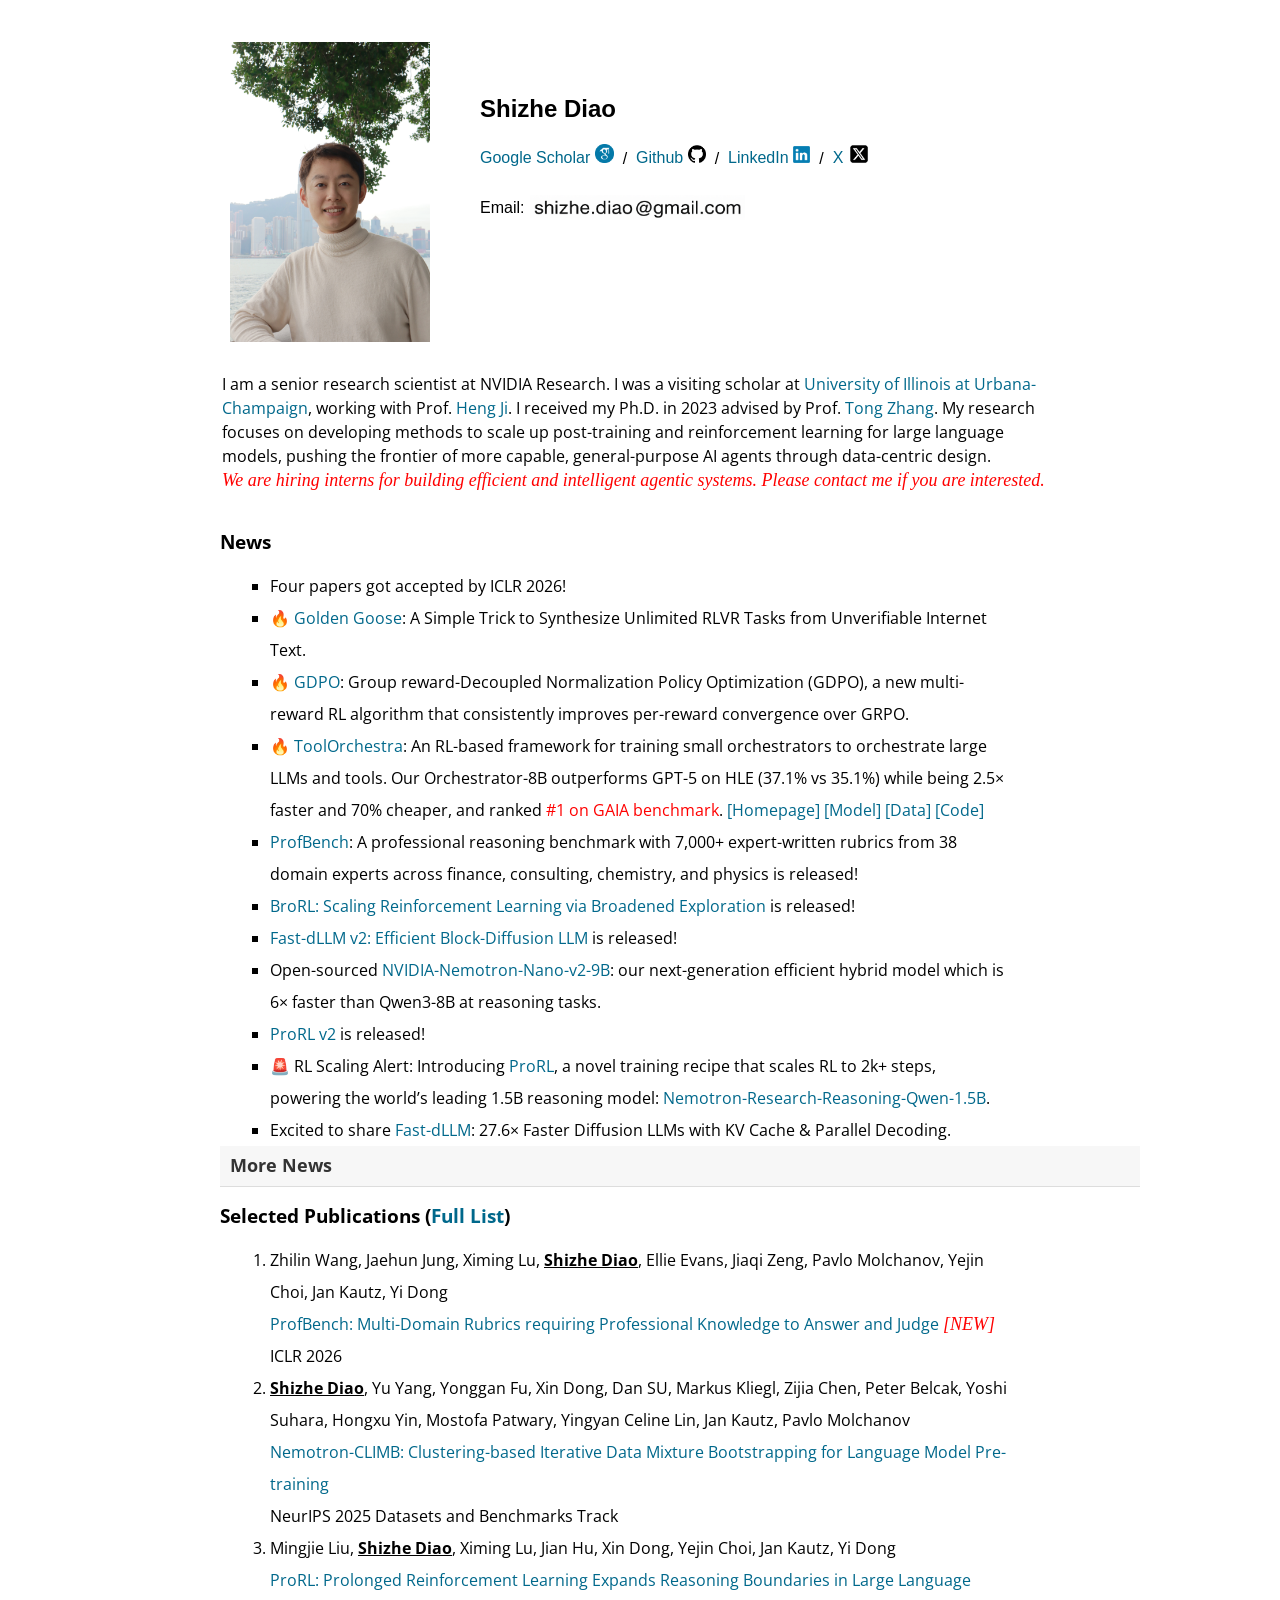
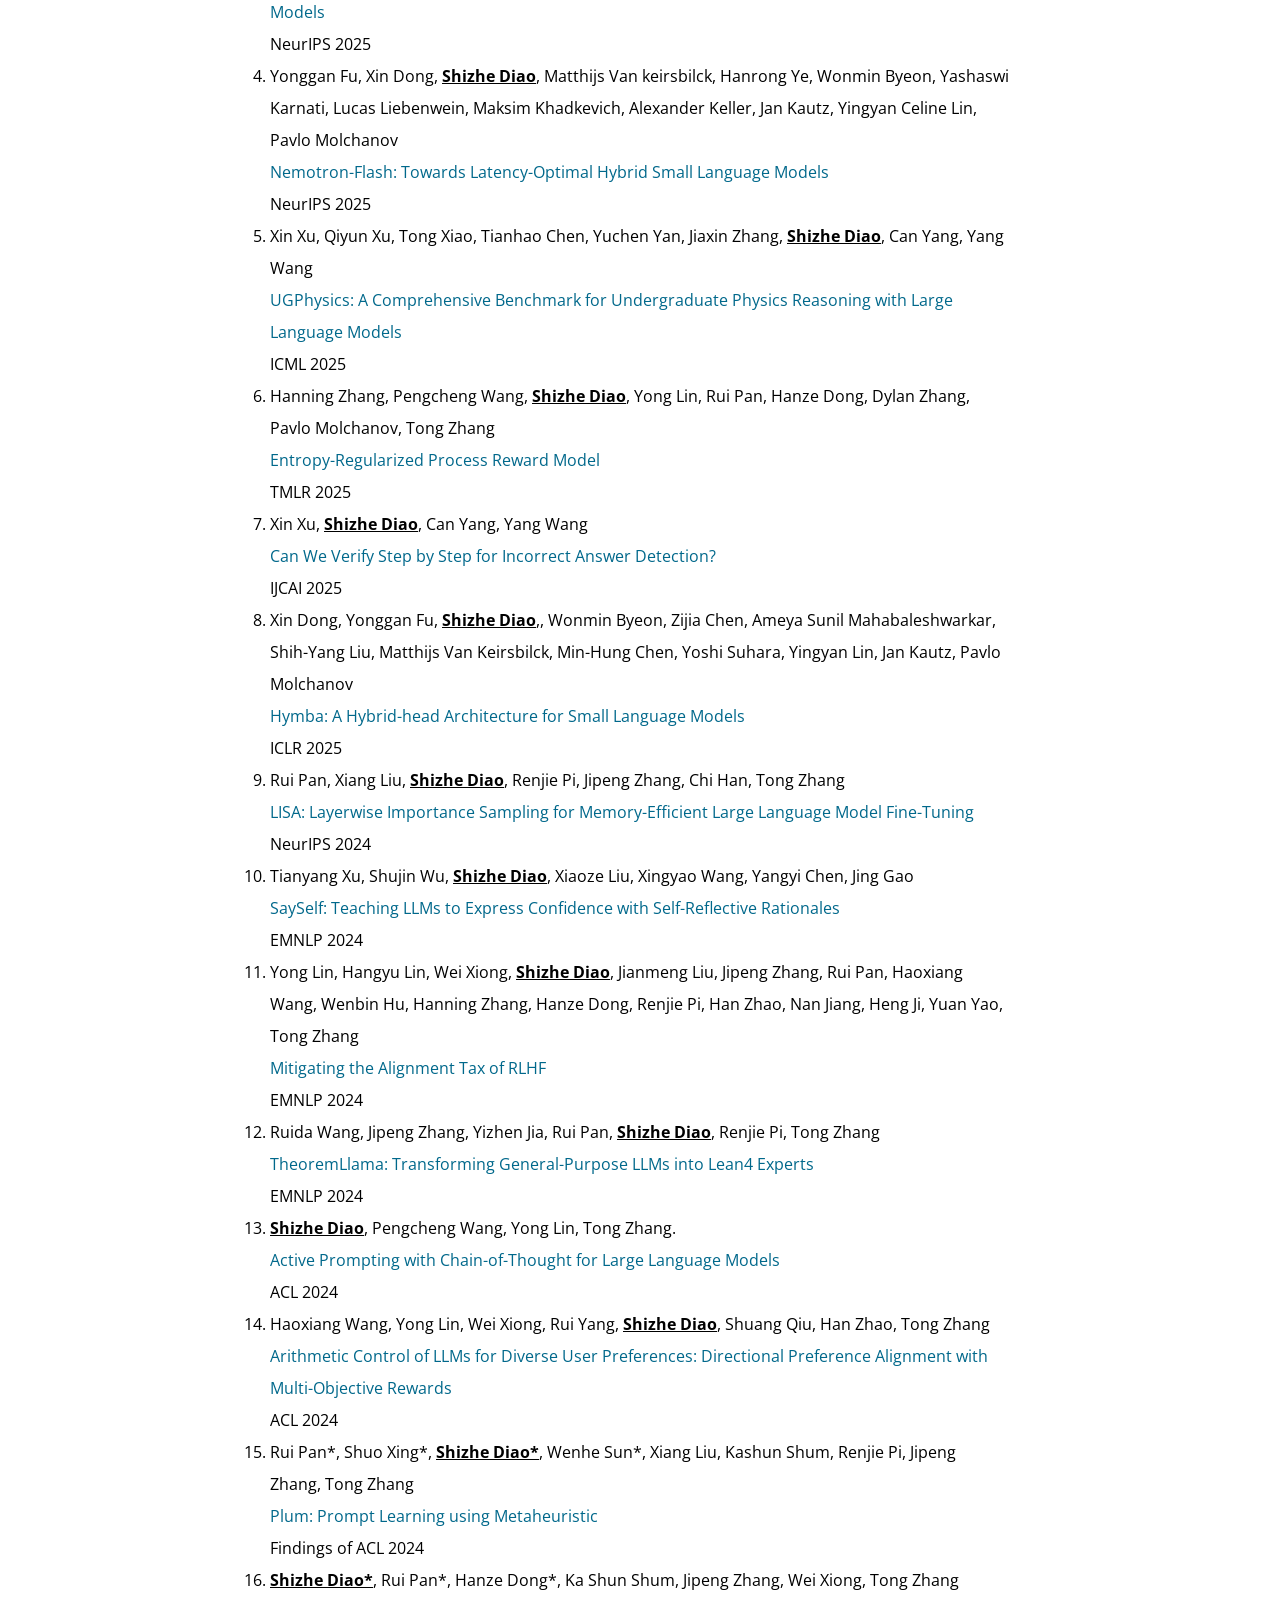
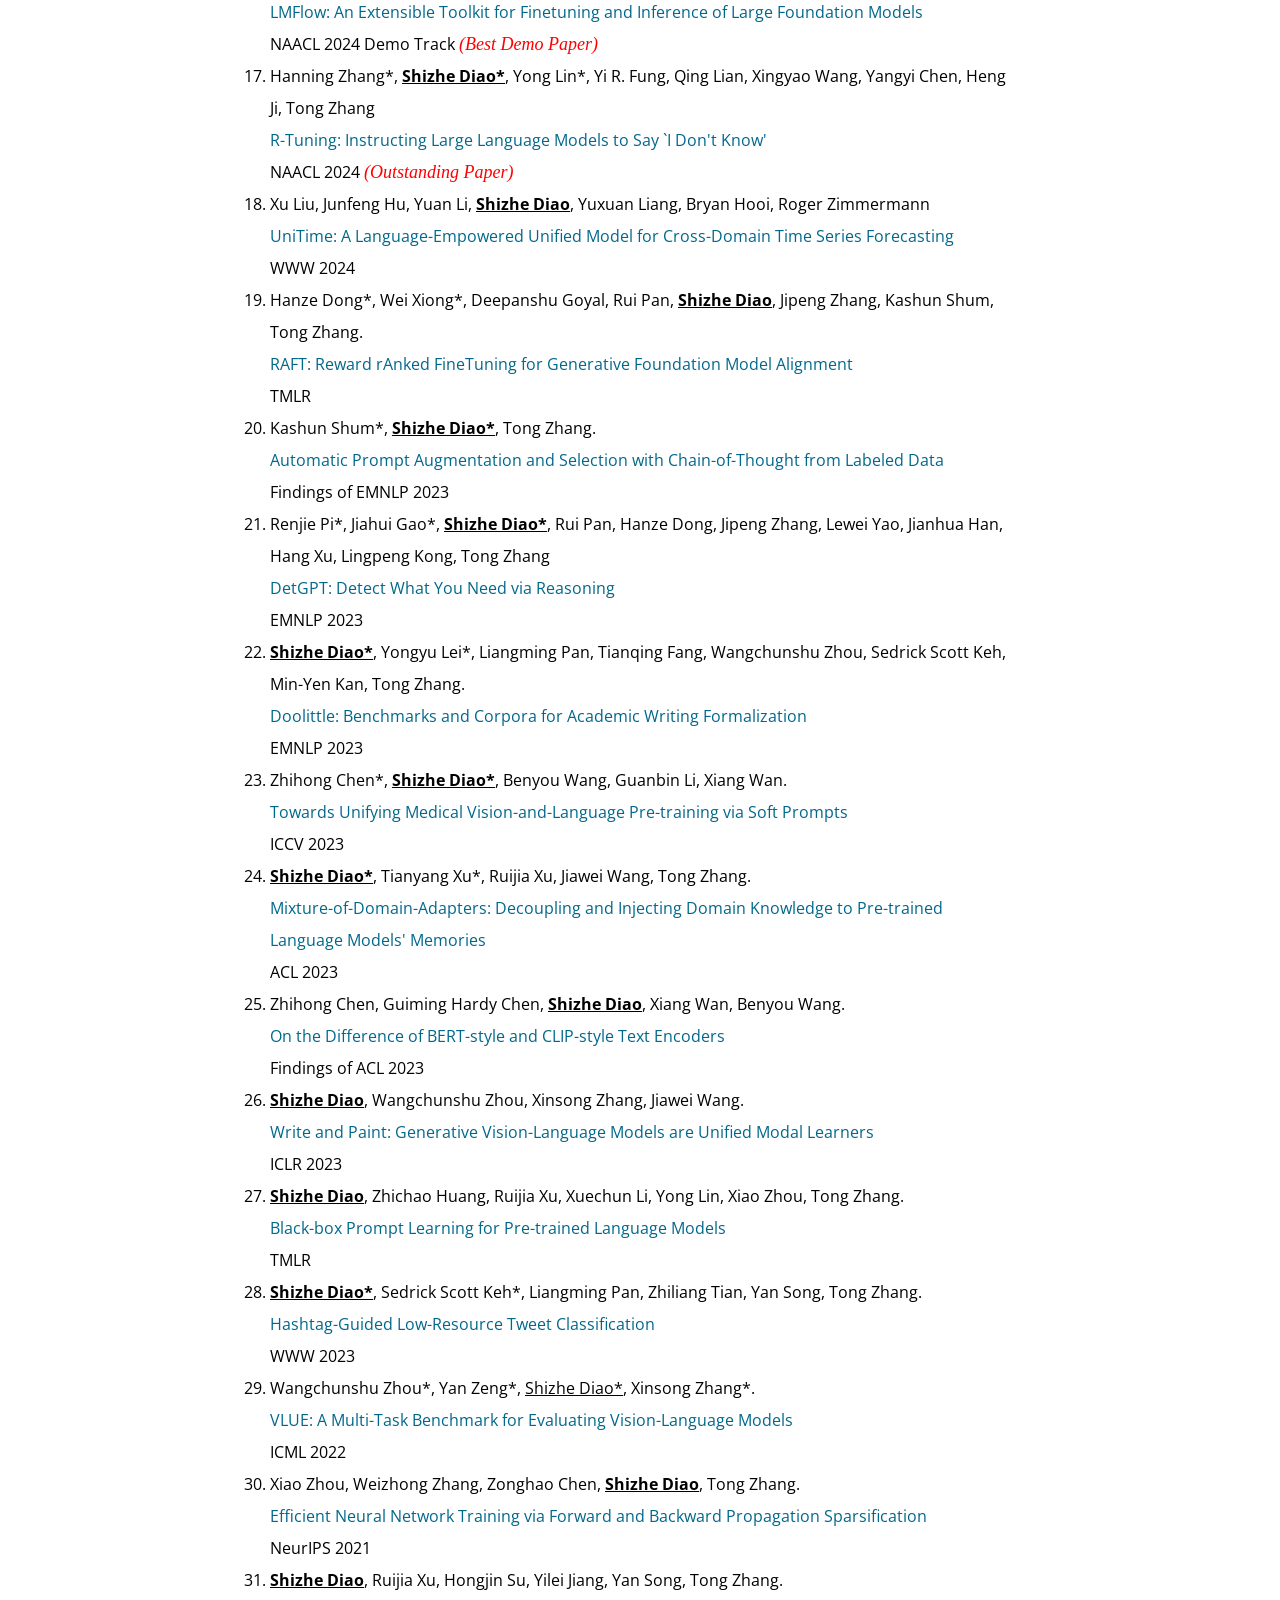
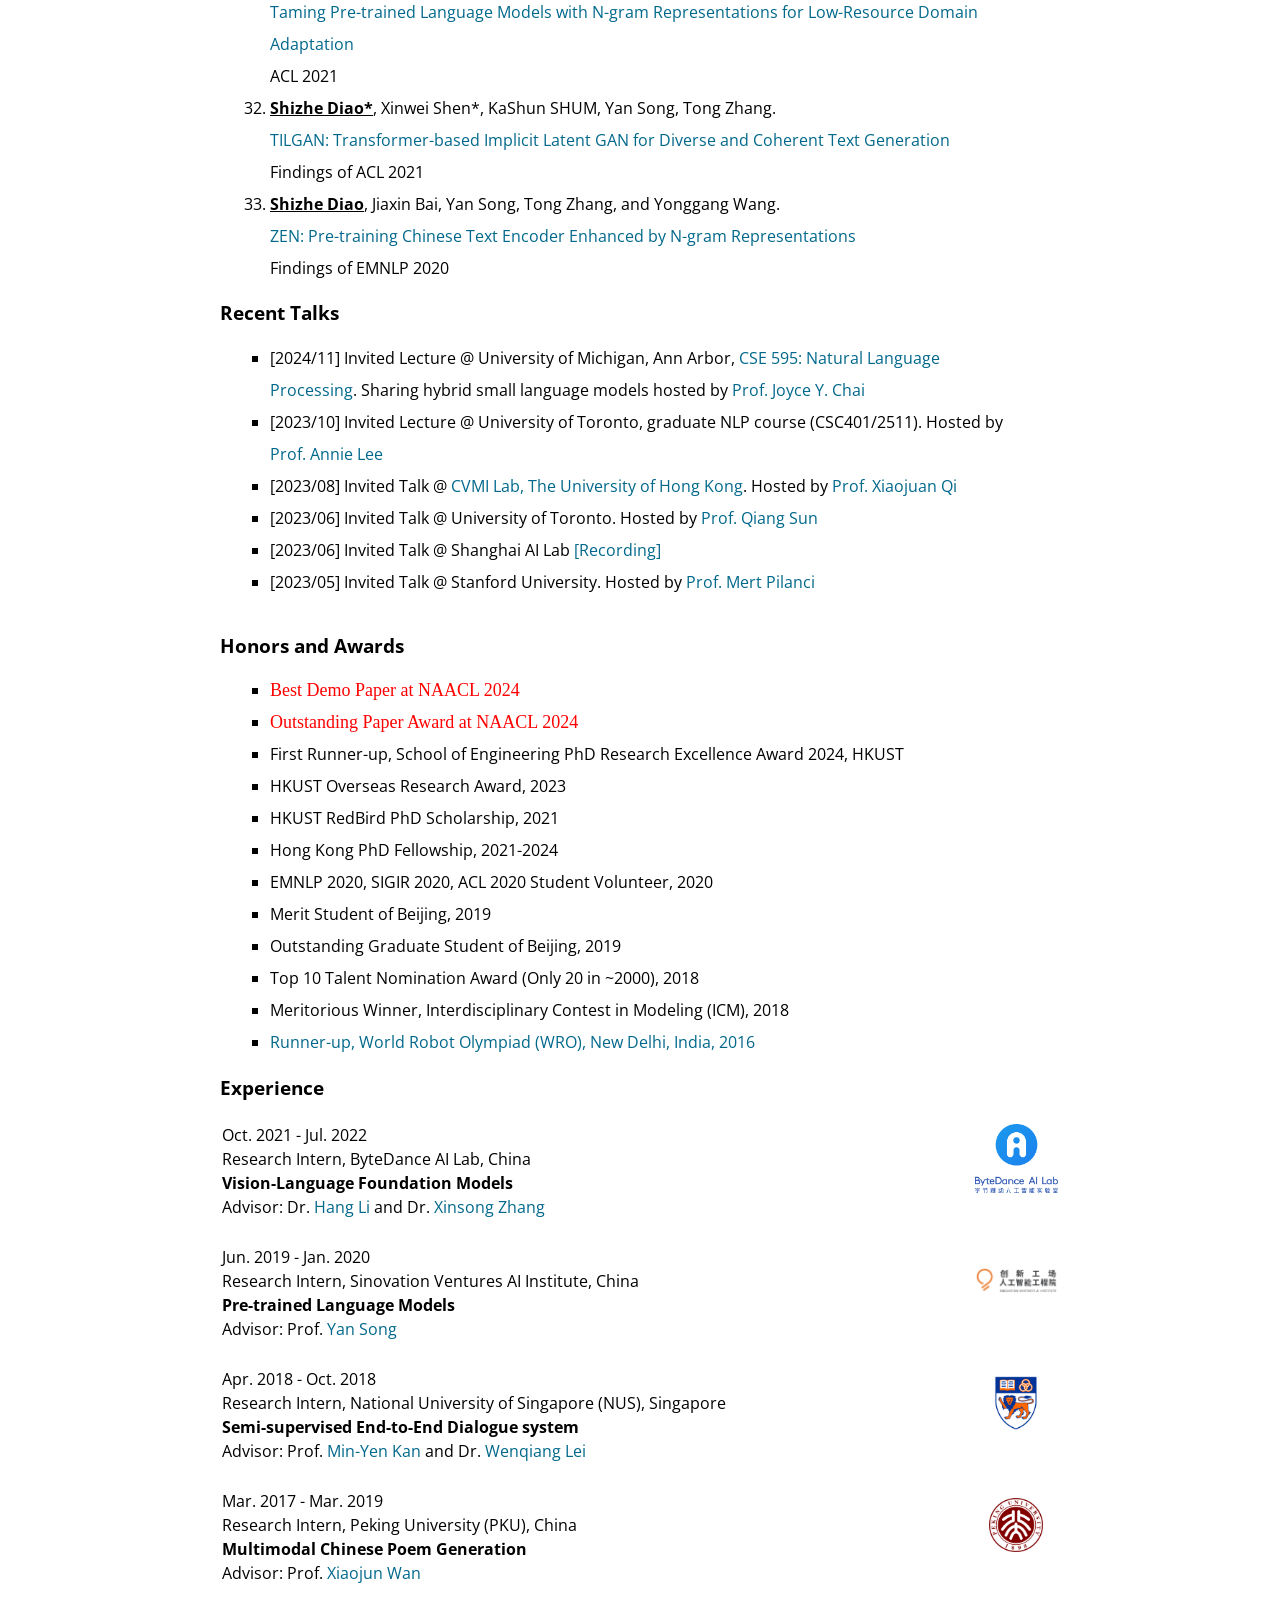
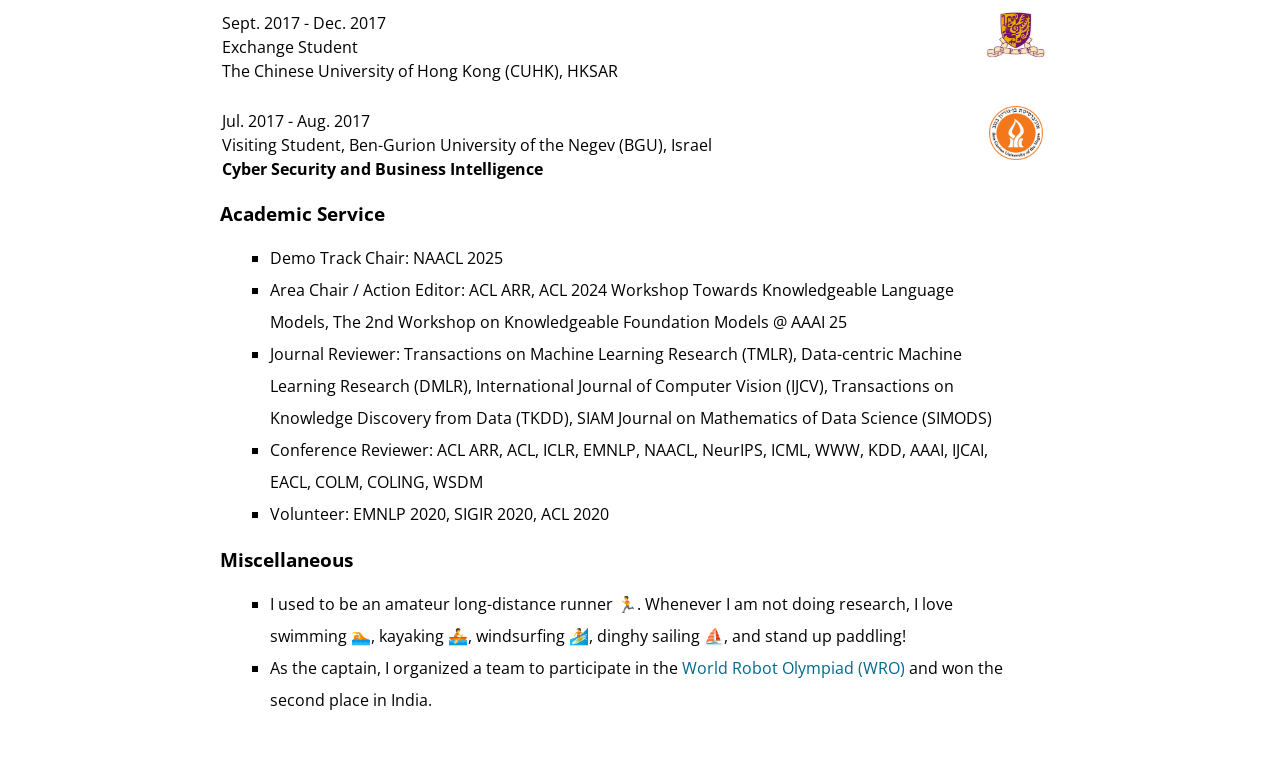
==== commit 7c2218af: "remove TA experience" ====
--- a/index.html
+++ b/index.html
@@ -578,14 +578,14 @@
 			<br />
 			<ul type="square">
 				<li>Demo Track Chair: NAACL 2025 </li>
-				<li>Area Chair / Action Editor: ACL ARR 2024, ACL 2024 Workshop Towards Knowledgeable Language Models, The 2nd Workshop on Knowledgeable Foundation Models @ AAAI 25</li>
+				<li>Area Chair / Action Editor: ACL ARR, ACL 2024 Workshop Towards Knowledgeable Language Models, The 2nd Workshop on Knowledgeable Foundation Models @ AAAI 25</li>
 				<li>Journal Reviewer: Transactions on Machine Learning Research (TMLR), Data-centric Machine Learning Research (DMLR), International Journal of Computer Vision (IJCV), Transactions on Knowledge Discovery from Data (TKDD), SIAM Journal on Mathematics of Data Science (SIMODS)</li>
-				<li>Conference Reviewer: ACL ARR, ACL (2020 - ), ICLR (2024 - ), EMNLP (2020 - ), NAACL (2020 - ), NeurIPS (2022 - ), ICML (2022 - ), WWW (2024 - ), KDD (2023 - ), AAAI (2022 - ), IJCAI (2023 - ), EACL (2022 - ), COLM (2024 - ), COLING (2023 - ), WSDM (2024 - )</li>
+				<li>Conference Reviewer: ACL ARR, ACL, ICLR, EMNLP, NAACL, NeurIPS, ICML, WWW, KDD, AAAI, IJCAI, EACL, COLM, COLING, WSDM</li>
 				<li>Volunteer: EMNLP 2020, SIGIR 2020, ACL 2020 </li>
 			</ul>
 			<br />
 
-			<h3> Teaching Assistant </h3>
+			<!-- <h3> Teaching Assistant </h3>
 			<br />
 			<ul type="square">
 				<li>COMP3711 Design and Analysis of Algorithms (Spring 2023)</li>  
@@ -593,7 +593,7 @@
 				<li>COMP3711 Design and Analysis of Algorithms (Fall 2020)</li>  
 				<li>COMP6211E Optimization for Machine Learning (Spring 2020)</li>
 			</ul>
-			<br />
+			<br /> -->
 
 			
 			<h3> Miscellaneous </h3>
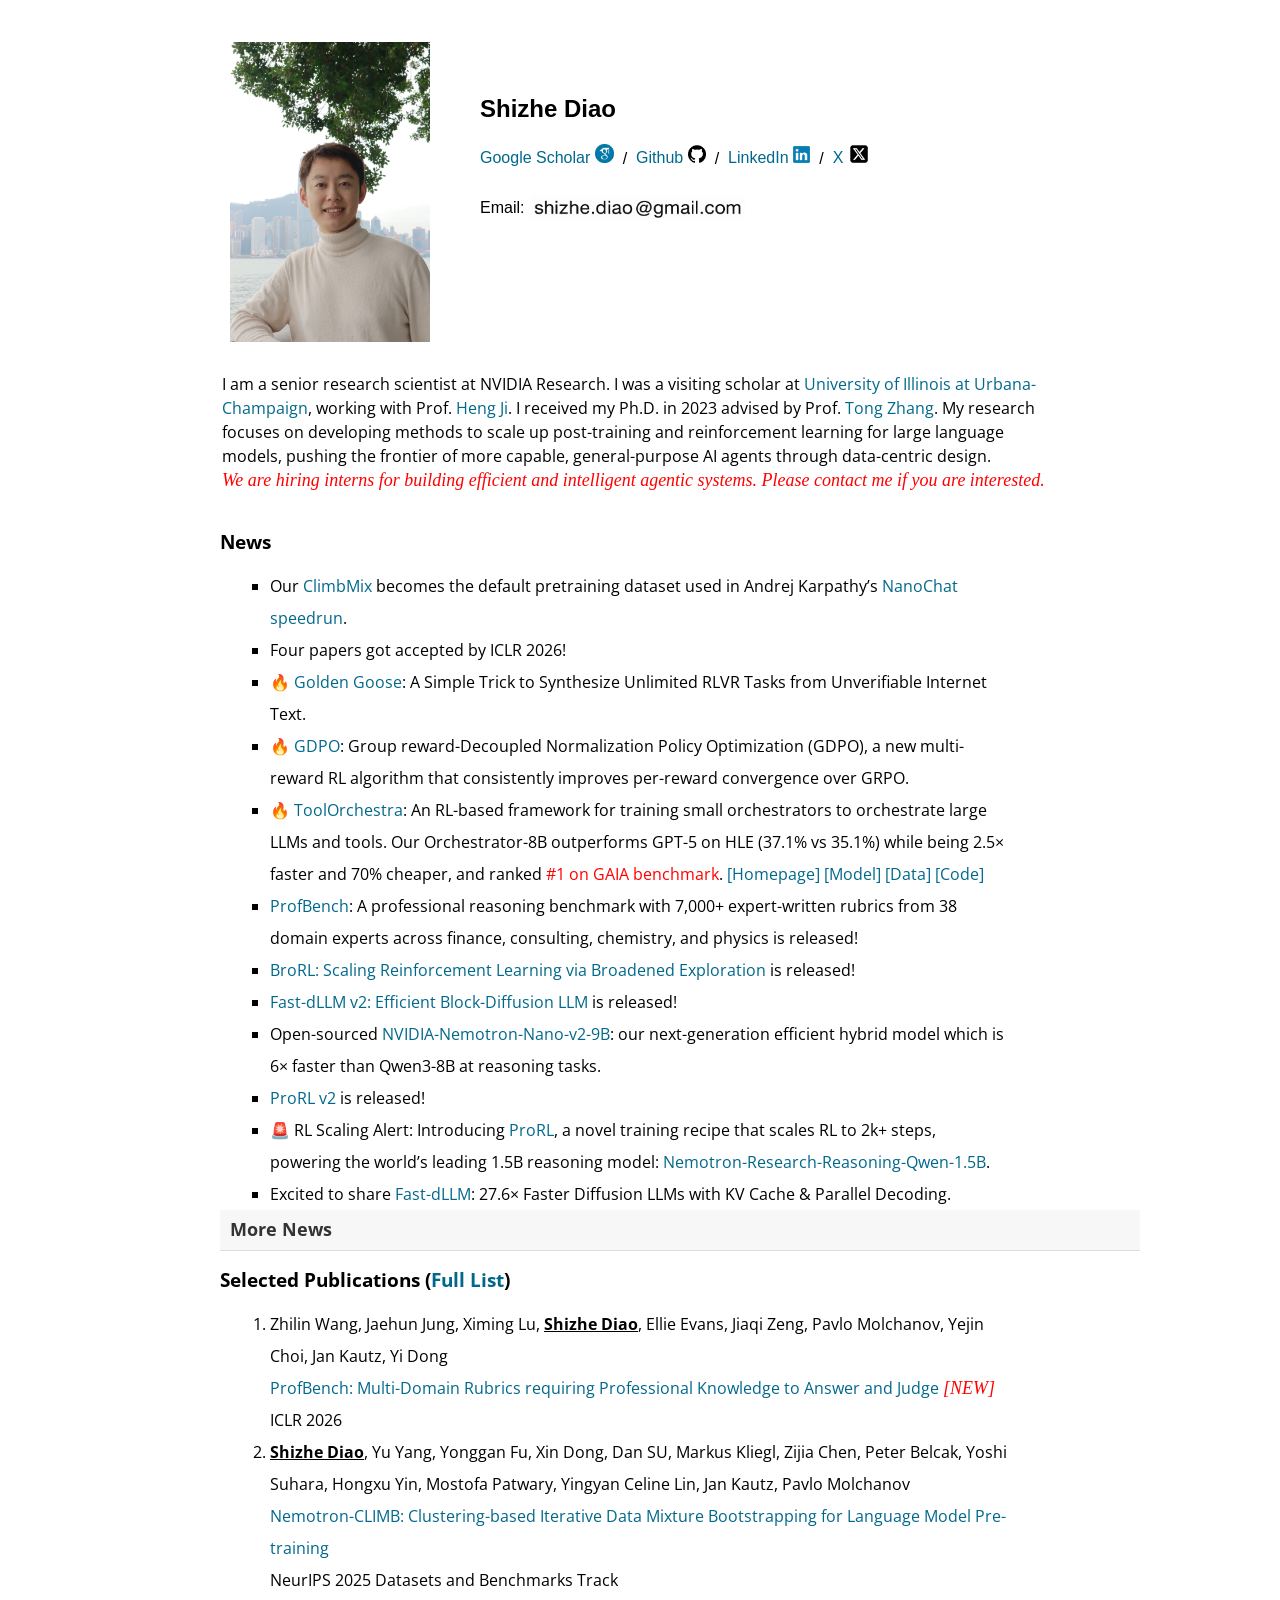
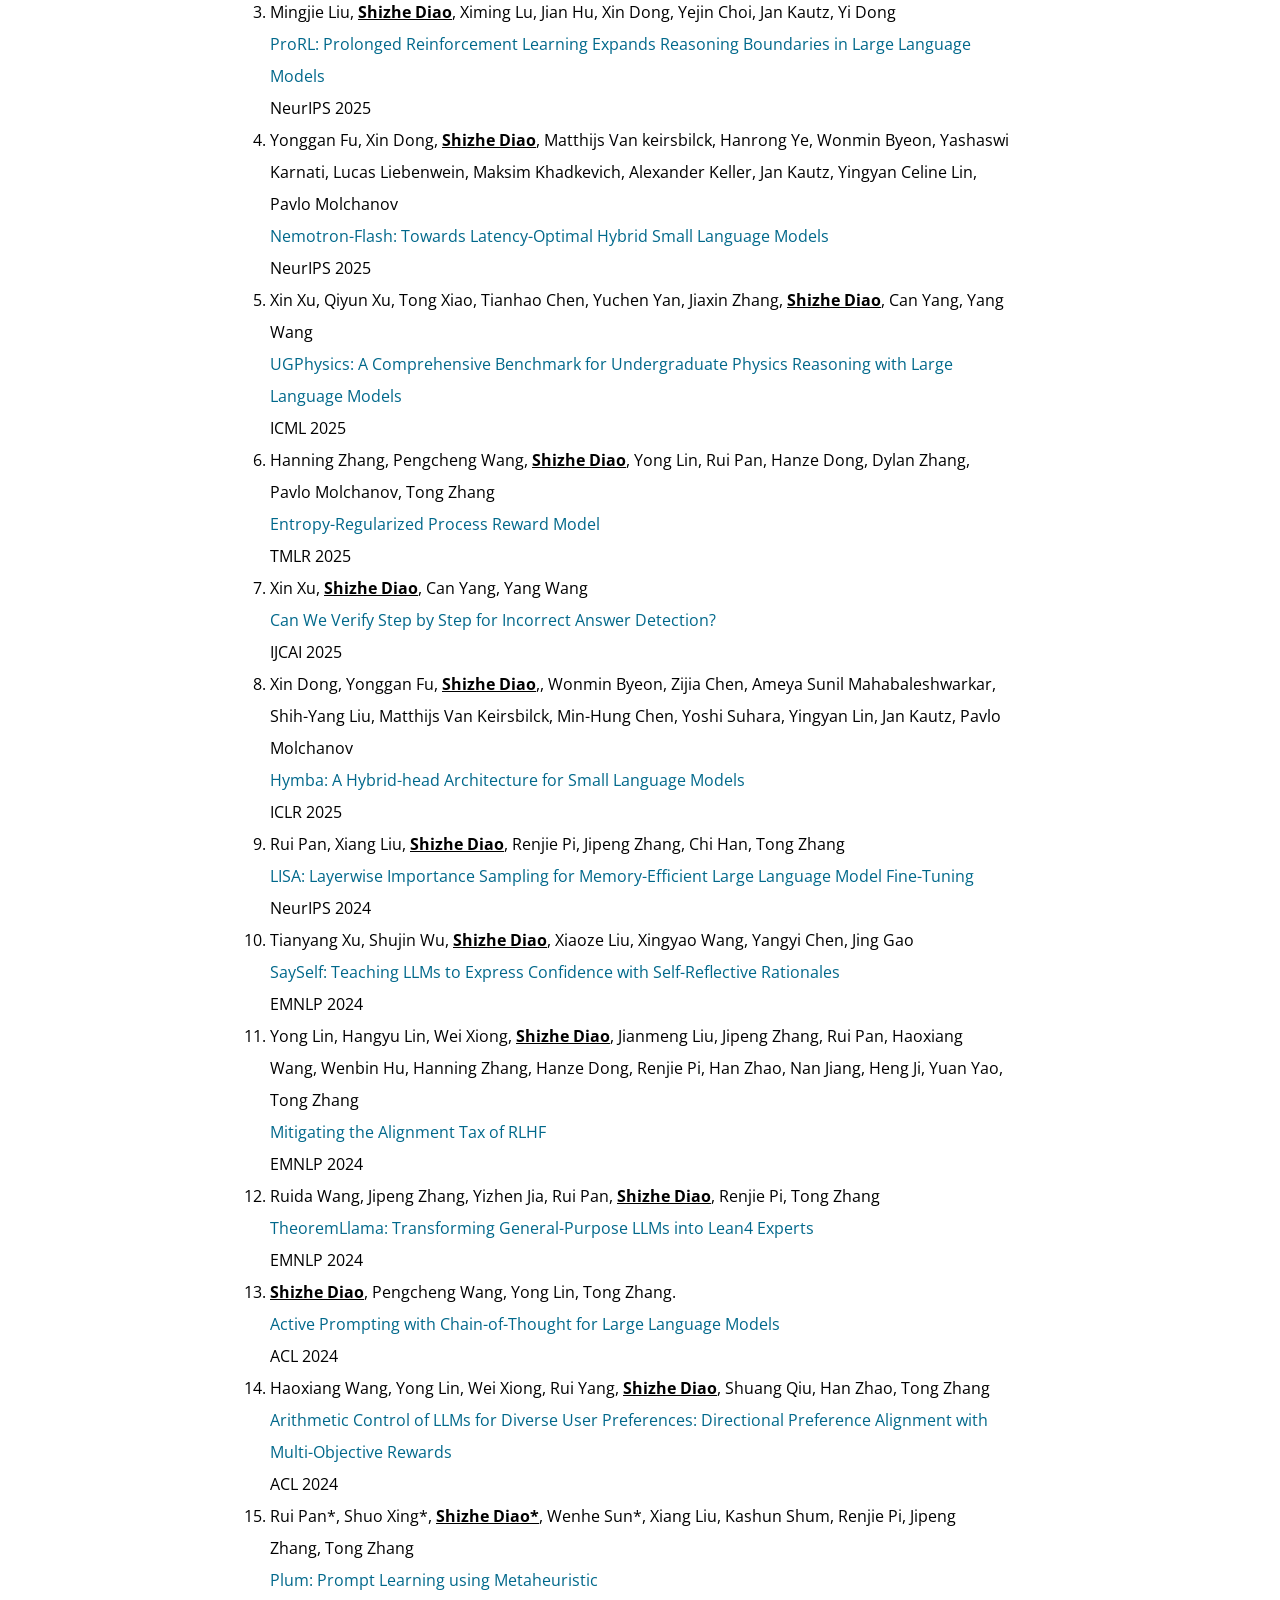
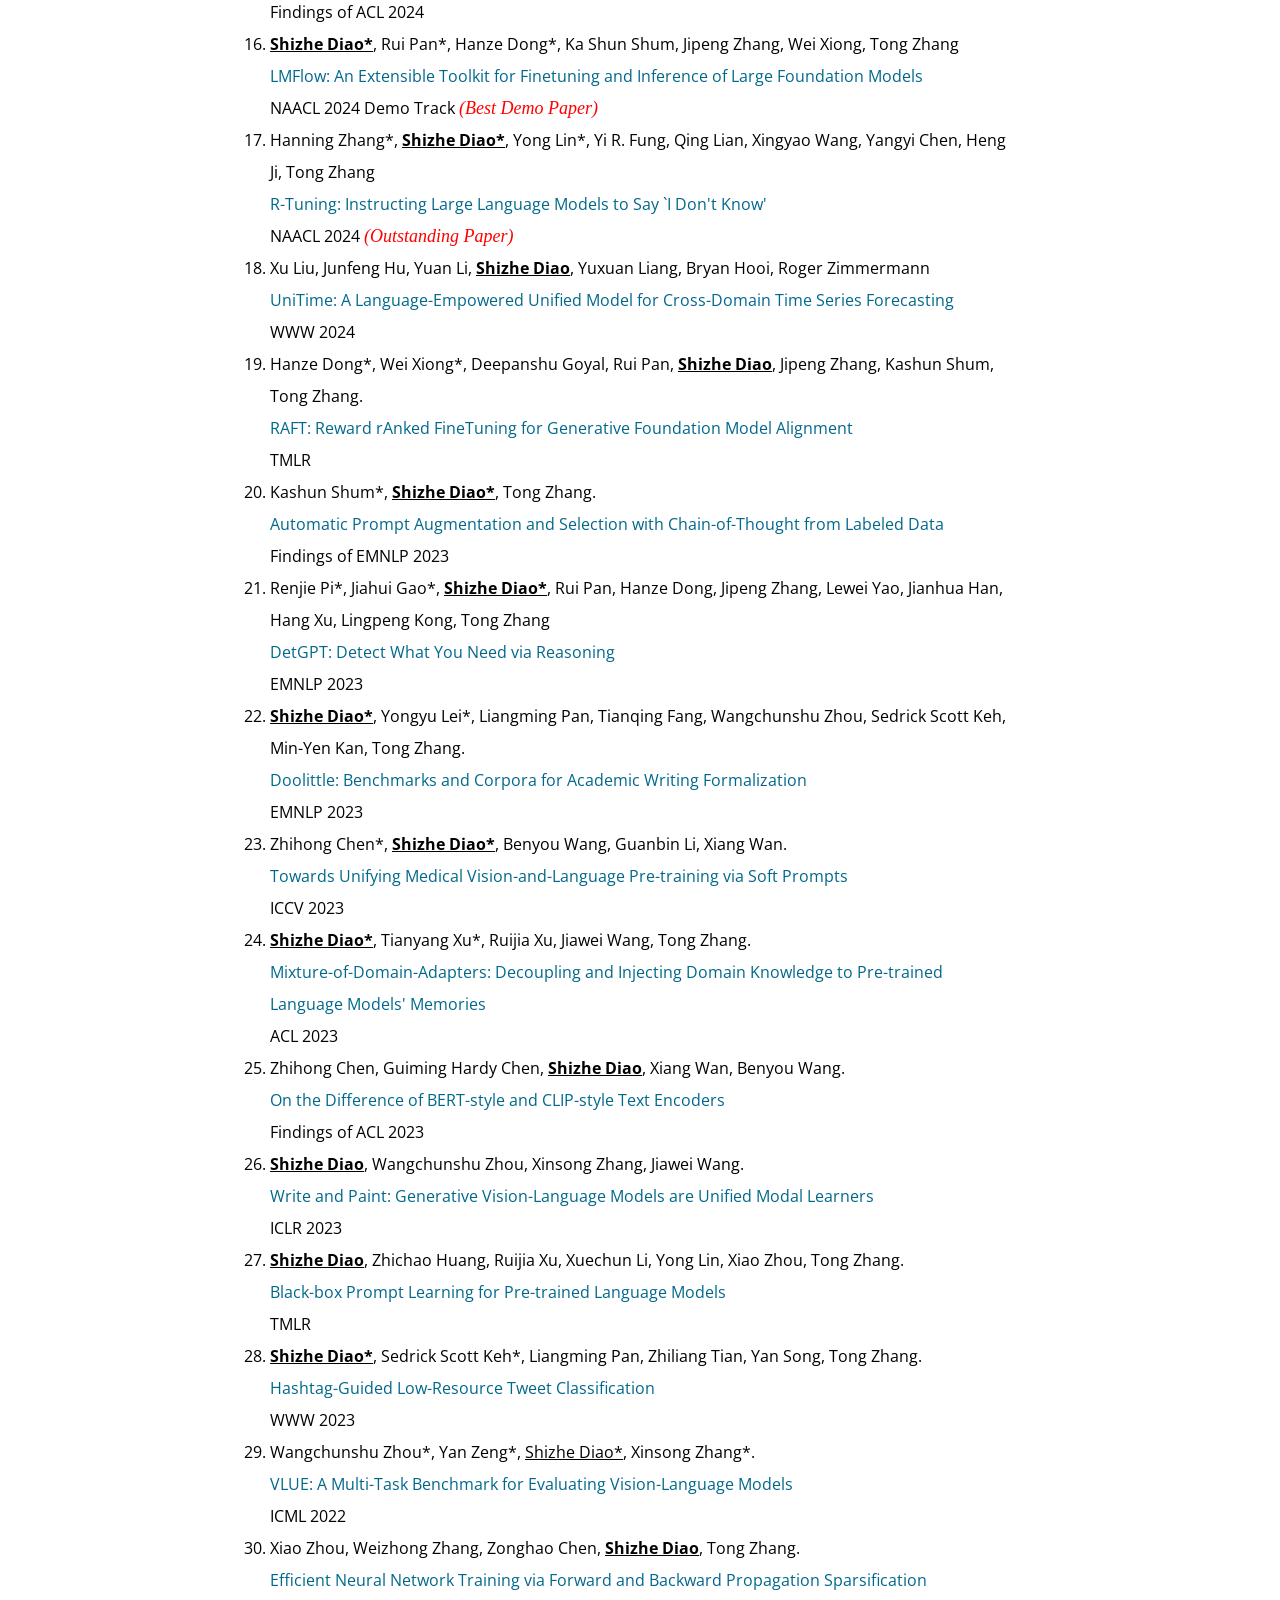
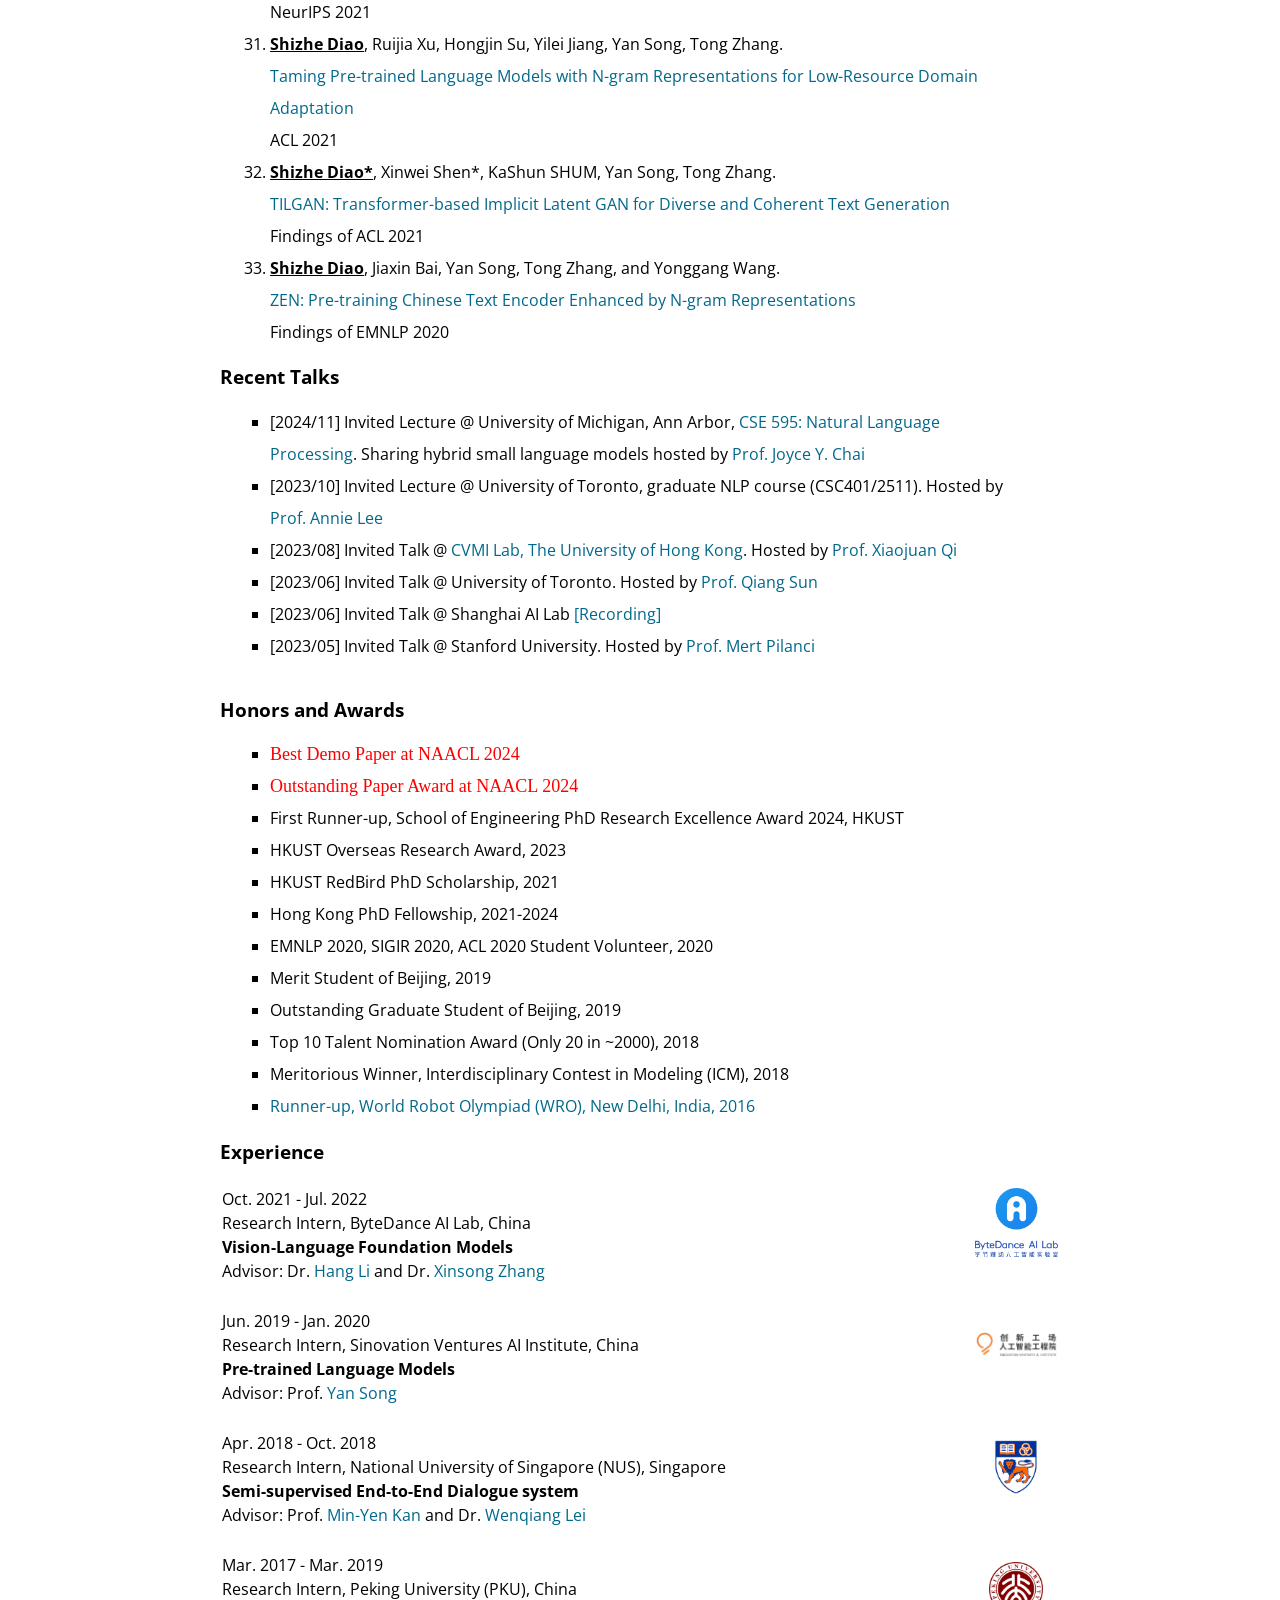
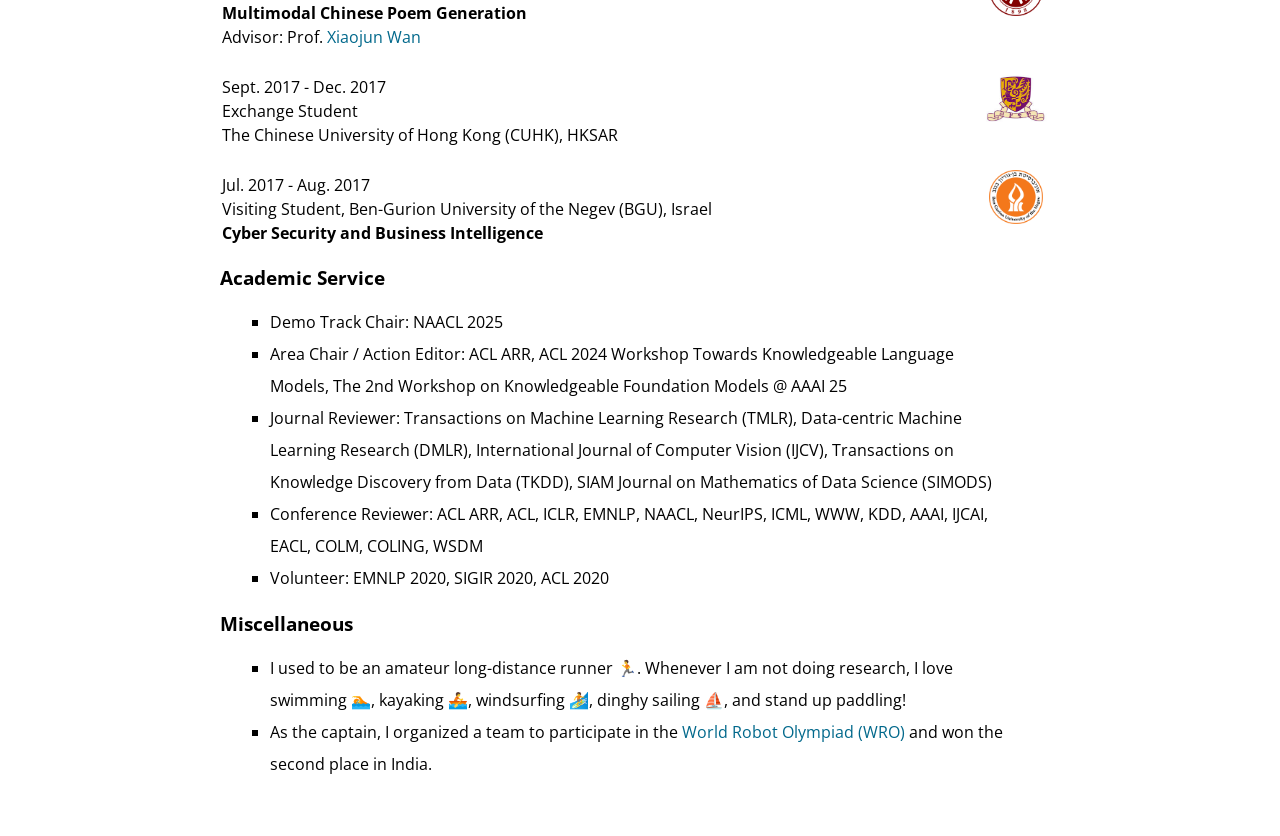
==== commit 044dc83f: "nanochat" ====
--- a/index.html
+++ b/index.html
@@ -103,6 +103,7 @@
 		<h3>News</h3>
 				<br />
 				<ul type="square">
+					<li> Our <a href="https://huggingface.co/datasets/nvidia/ClimbMix">ClimbMix</a> becomes the default pretraining dataset used in Andrej Karpathy’s <a href="https://github.com/karpathy/nanochat">NanoChat speedrun</a>. </li>
 					<li> Four papers got accepted by ICLR 2026! </li>
 					<li> 🔥 <a href="https://arxiv.org/abs/2601.22975">Golden Goose</a>: A Simple Trick to Synthesize Unlimited RLVR Tasks from Unverifiable Internet Text. </li>
 					<li> 🔥 <a href="https://arxiv.org/abs/2601.05242">GDPO</a>: Group reward-Decoupled Normalization Policy Optimization (GDPO), a new multi-reward RL algorithm that consistently improves per-reward convergence over GRPO.</li>
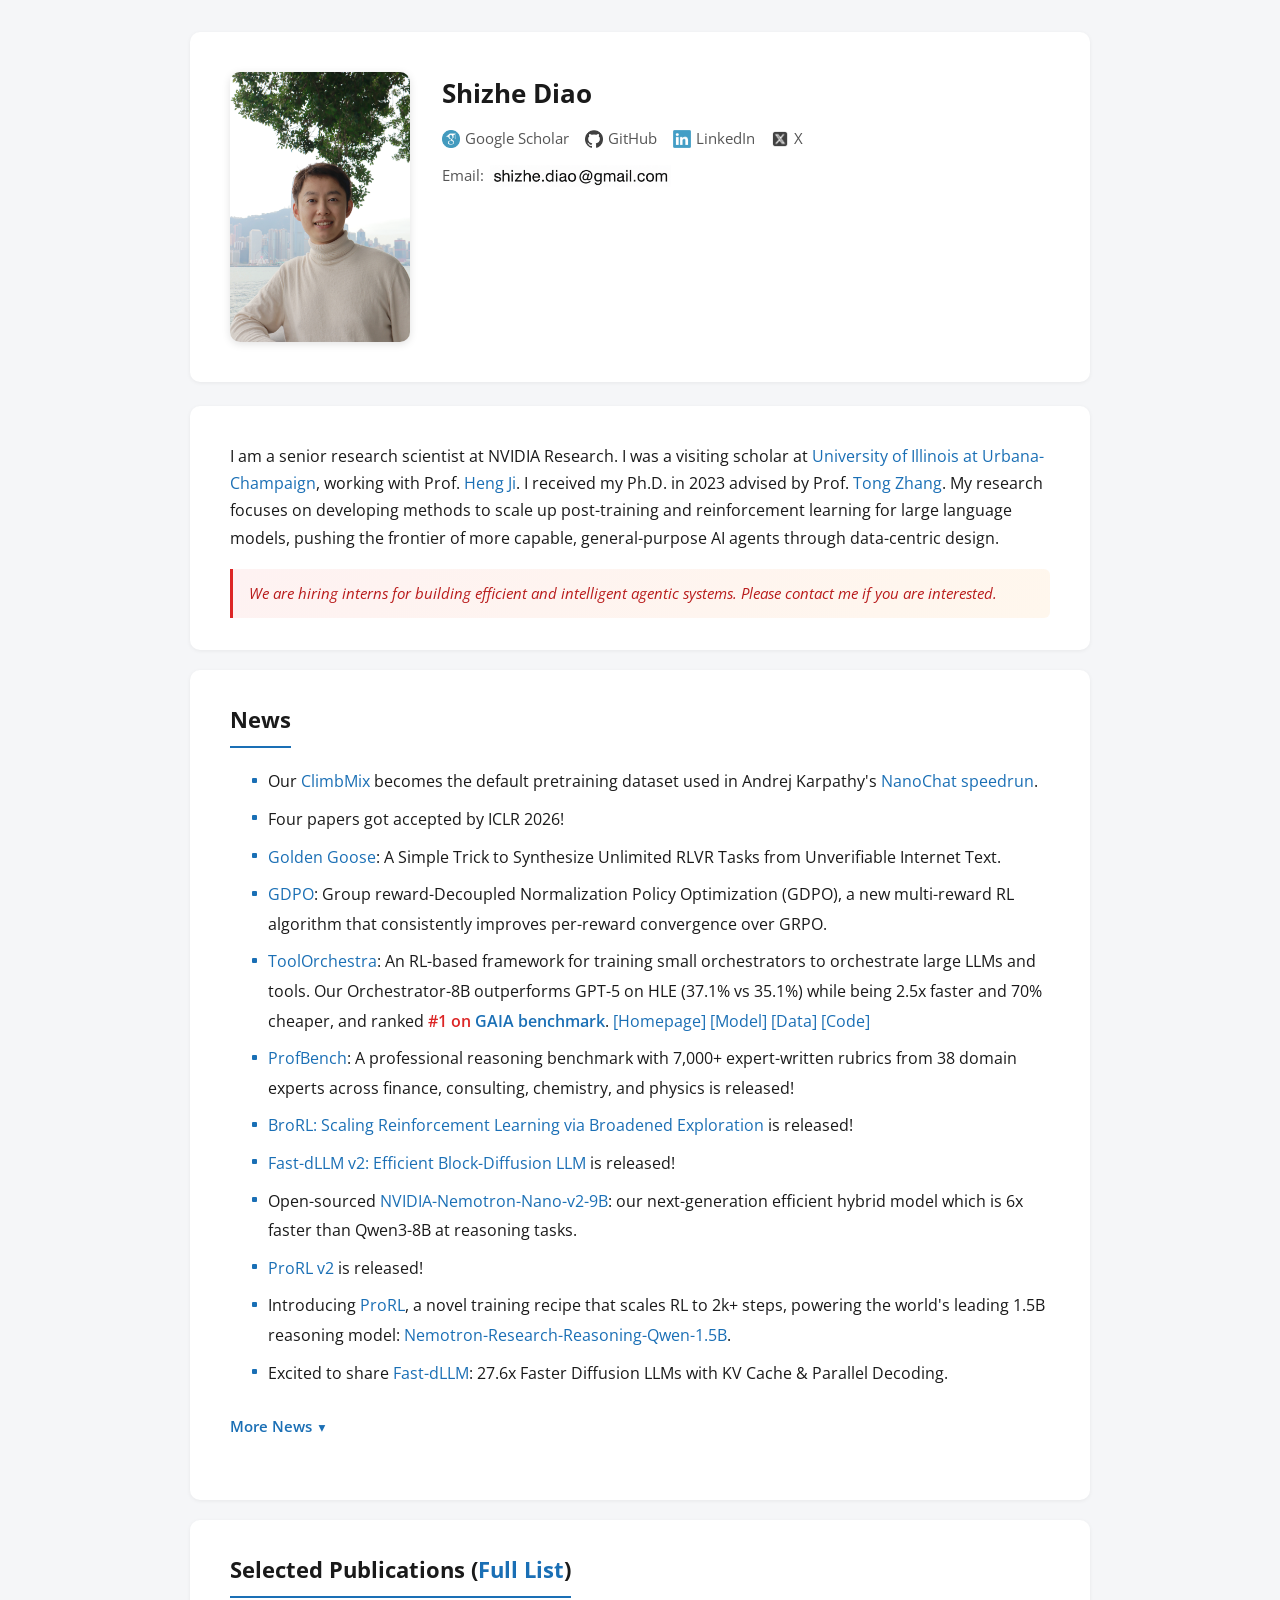
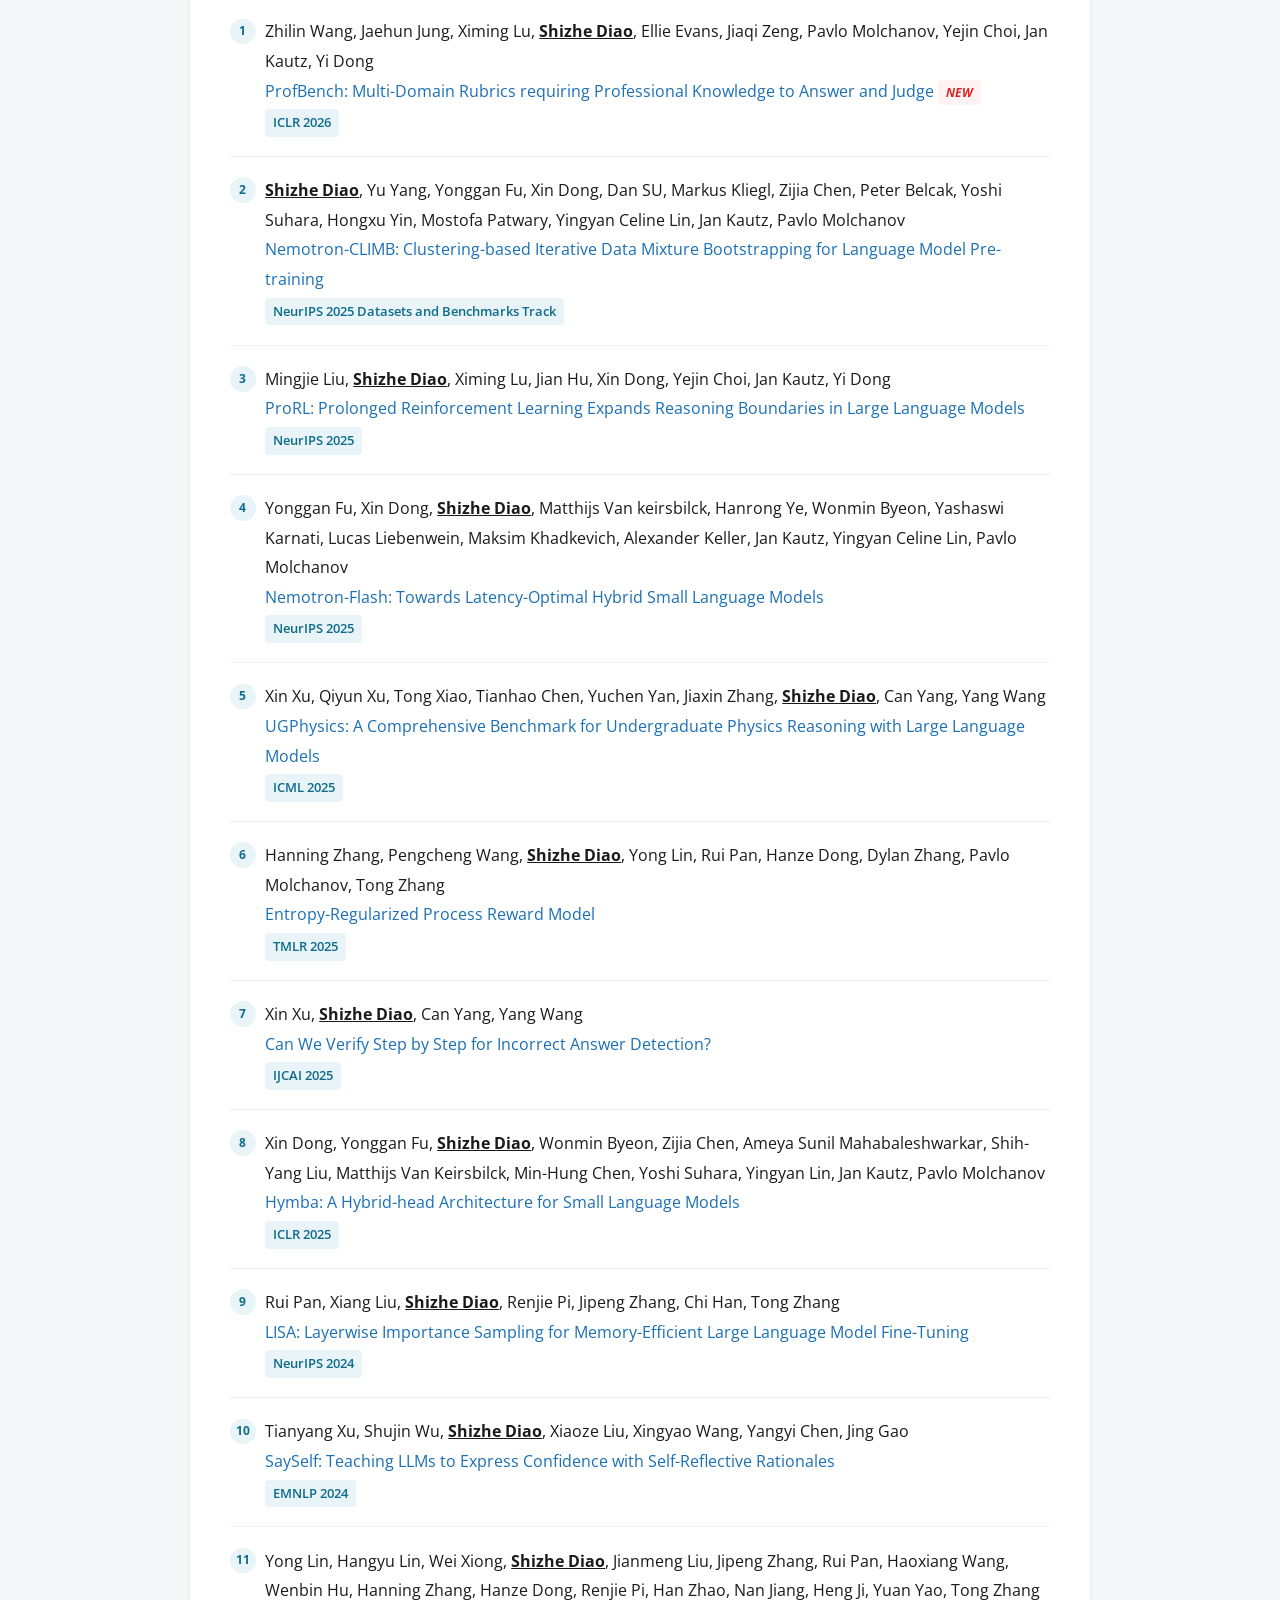
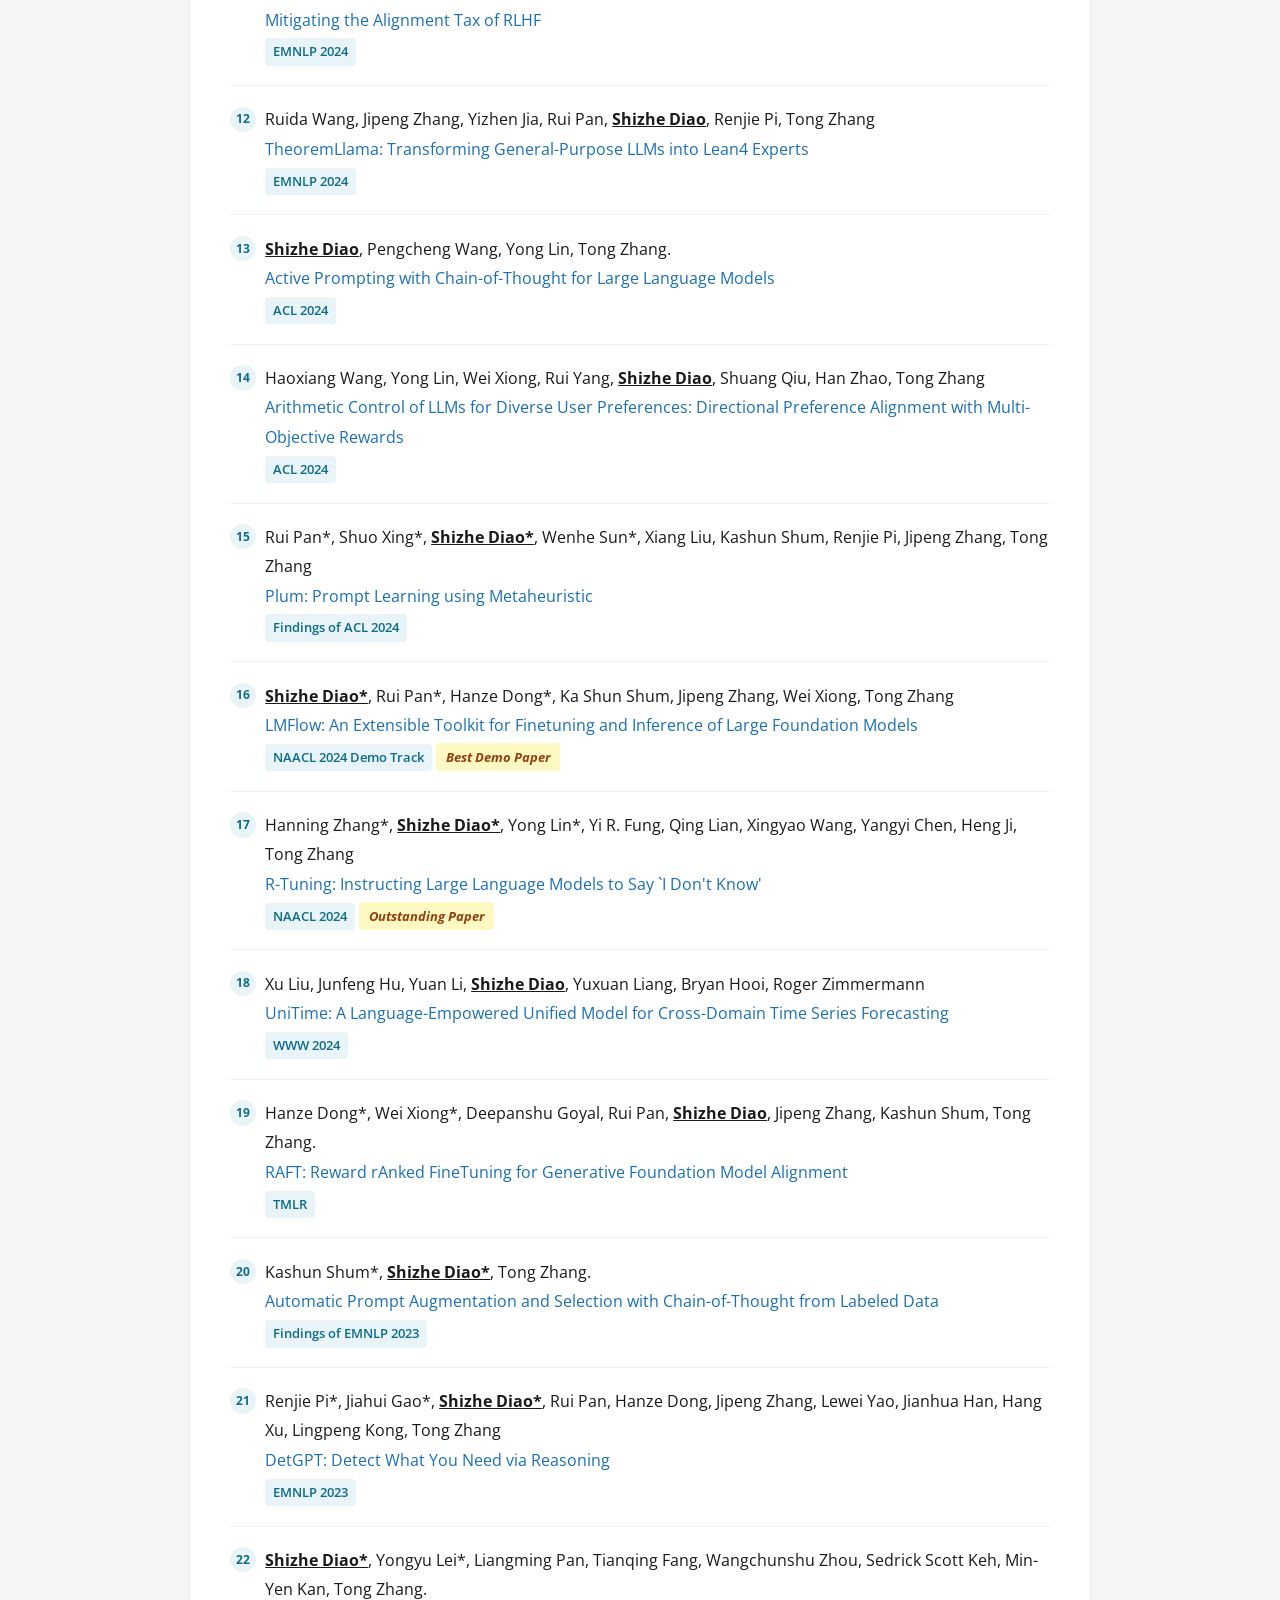
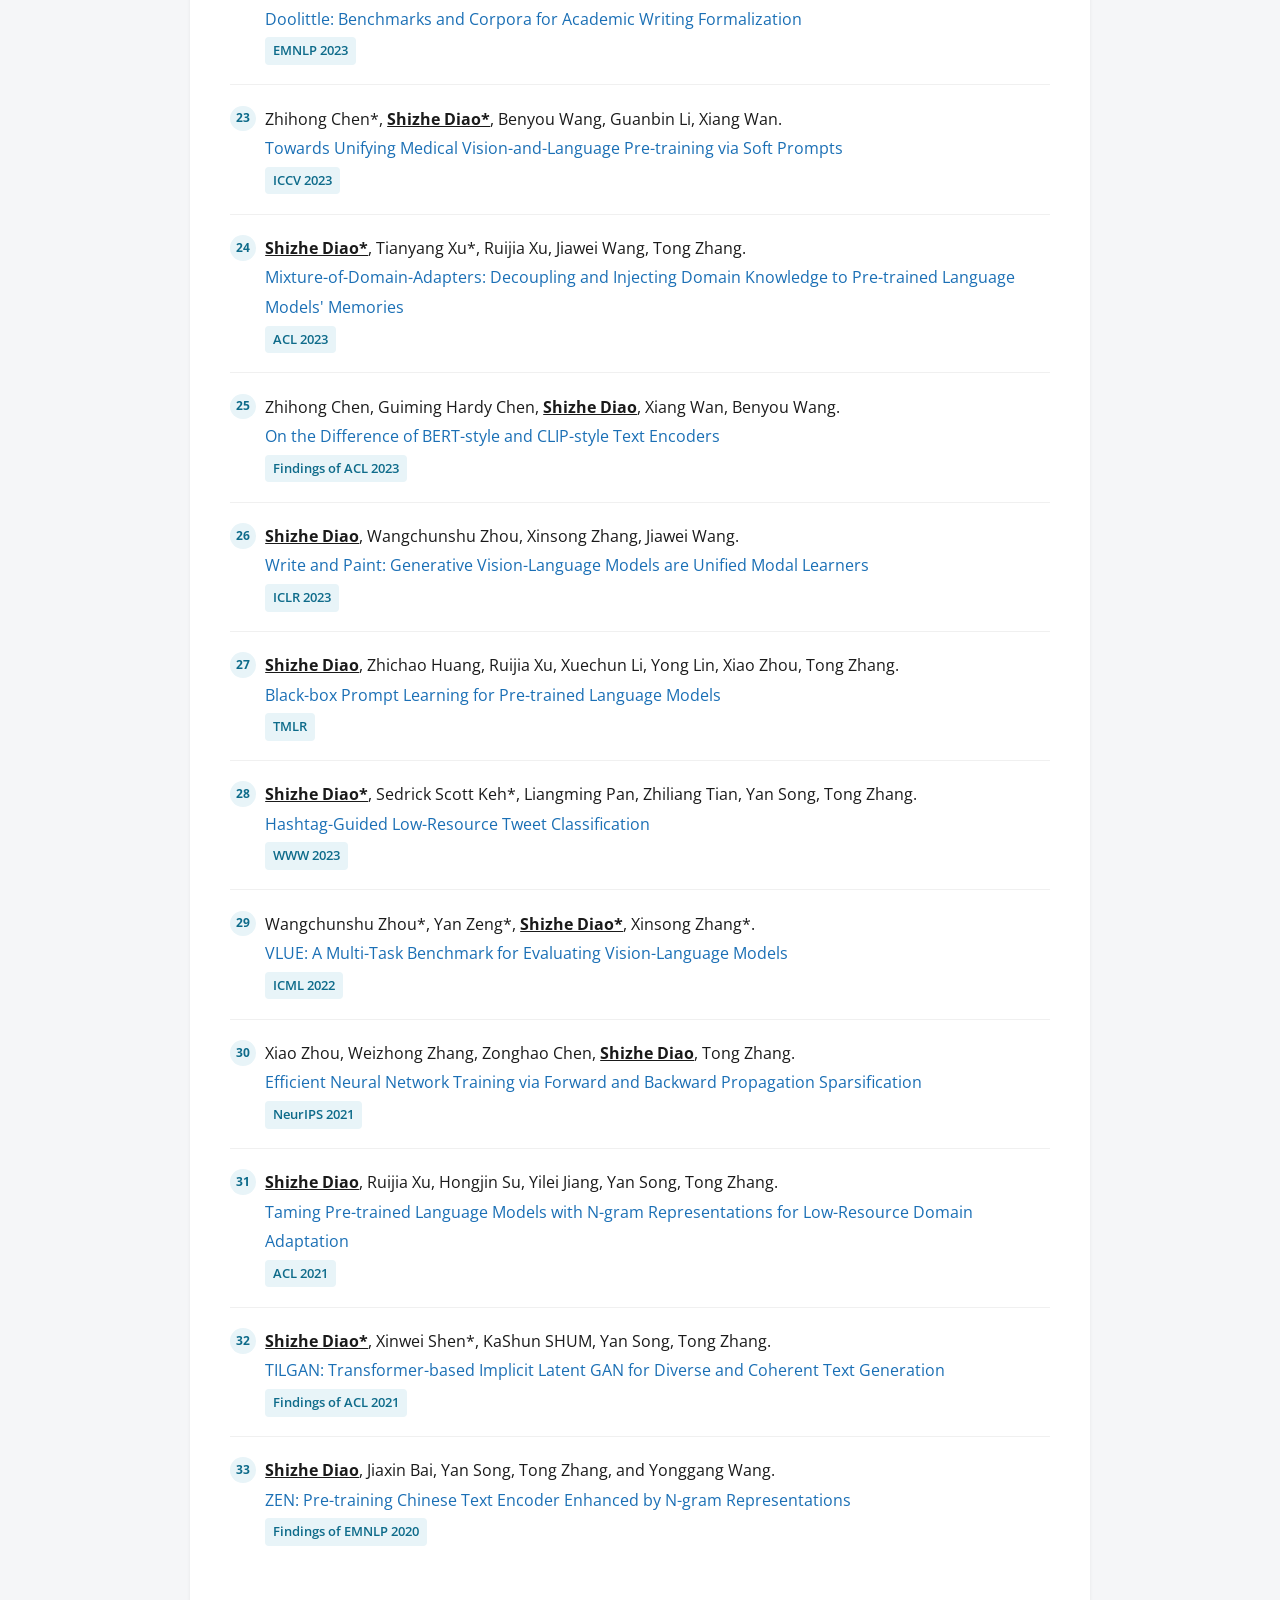
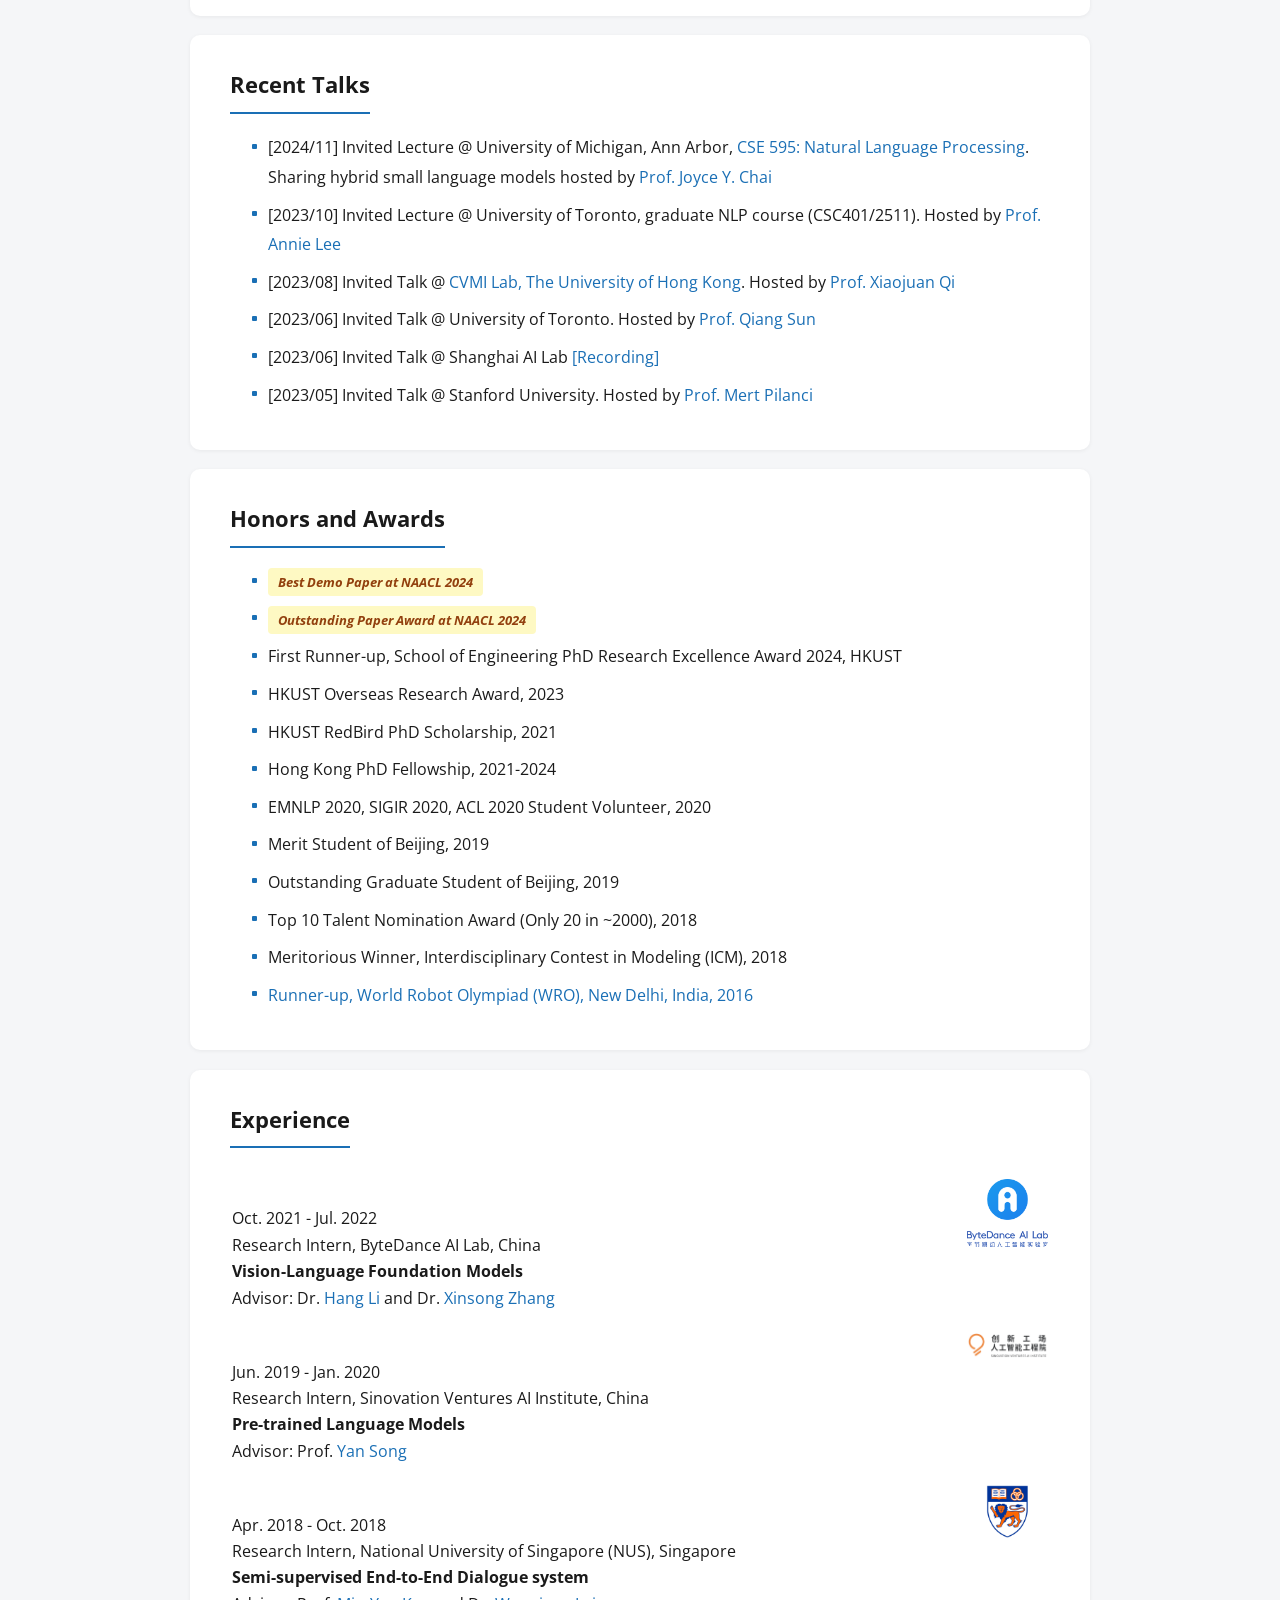
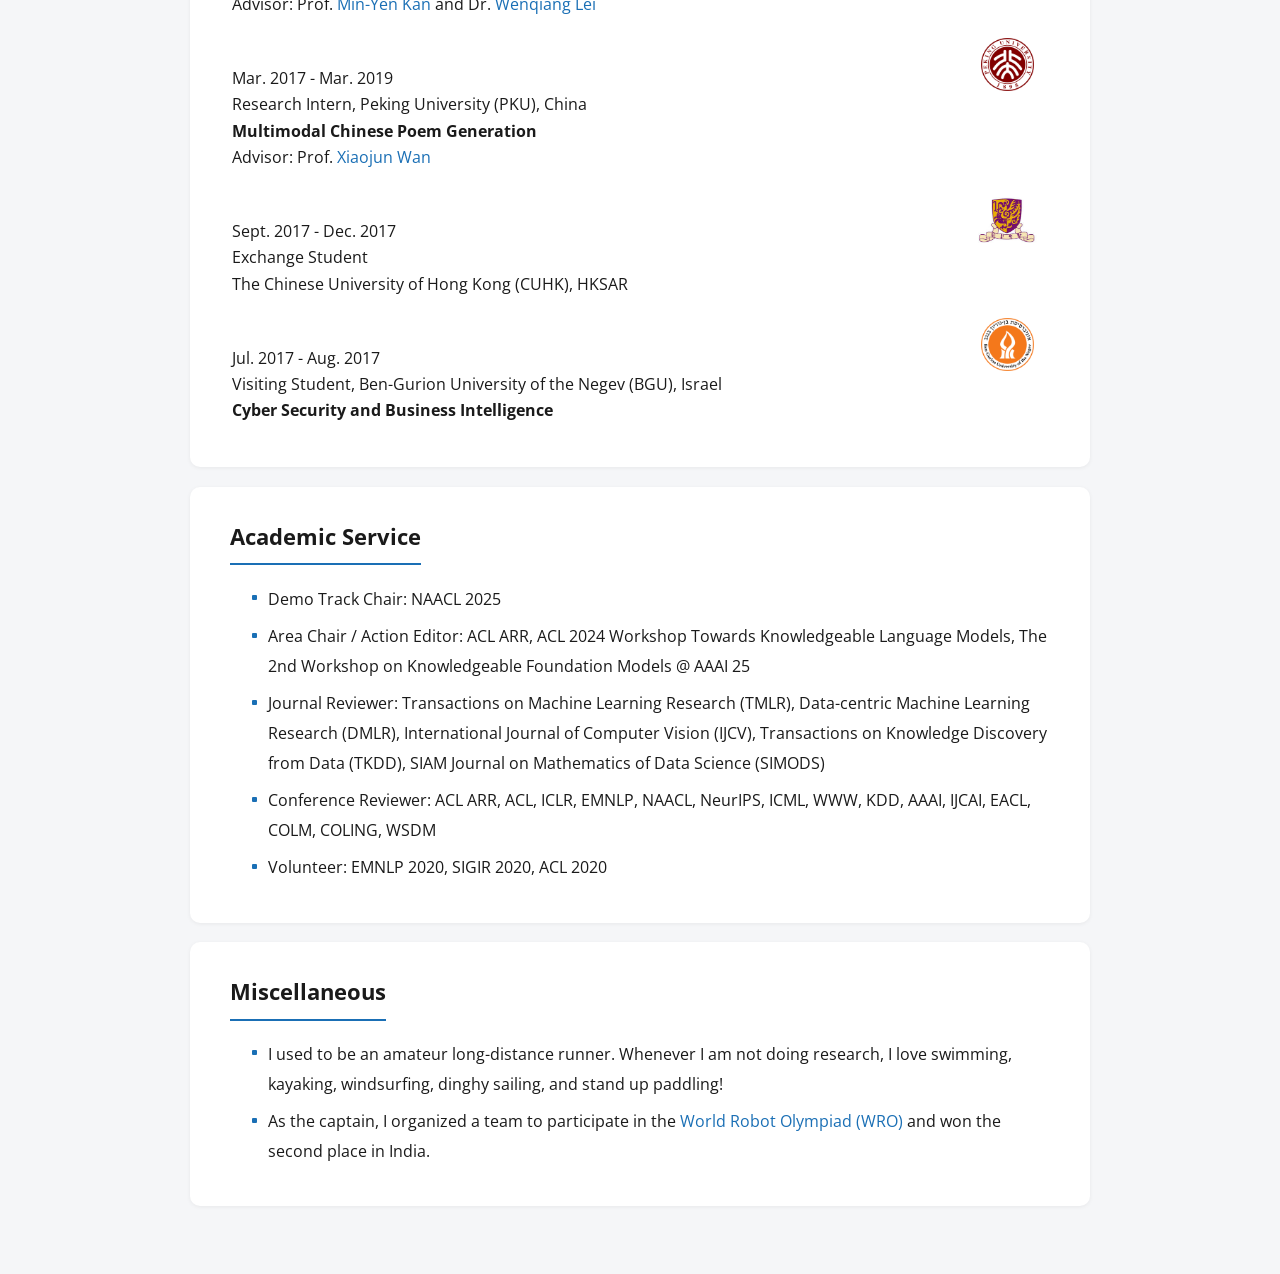
==== commit c91e3768: "new version, refactor" ====
--- a/index.html
+++ b/index.html
@@ -1,13 +1,10 @@
 <!DOCTYPE html>
-<html>
+<html lang="en">
 <head>
 	<!-- Global site tag (gtag.js) - Google Analytics -->
 	<script async src="https://www.googletagmanager.com/gtag/js?id=UA-110065423-1"></script>
-	<!-- <link rel="stylesheet" href="https://cdn.staticfile.net/foundation/5.5.3/css/foundation.min.css"> -->
 	<script src="https://cdn.staticfile.net/foundation/5.5.3/js/foundation.min.js"></script>
 	<script src="https://cdn.staticfile.net/foundation/5.5.3/js/vendor/modernizr.js"></script>
-
-
 
 	<script src="https://code.jquery.com/jquery-3.6.0.min.js"></script>
 	<script>
@@ -23,621 +20,408 @@
 		window.dataLayer = window.dataLayer || [];
 		function gtag(){dataLayer.push(arguments);}
 		gtag('js', new Date());
-
 		gtag('config', 'UA-110065423-1');
 	</script>
-	<link href="https://fonts.googleapis.com/css?family=Archivo:600|Noto+Serif|Roboto|Open+Sans" rel="stylesheet">
-
+
+	<meta charset="utf-8">
+	<meta name="viewport" content="width=device-width, initial-scale=1">
+	<link href="https://fonts.googleapis.com/css2?family=Open+Sans:wght@400;600;700&display=swap" rel="stylesheet">
 	<link href="style/my.css" rel="stylesheet" type="text/css" />
 	<title>Shizhe Diao</title>
+
 	<script>
 		function copy(dest, source) {
 			if(dest.source == source) {
 				dest.innerHTML = "";
 				dest.source = null;
-			}
-			else {
+			} else {
 				dest.innerHTML = source.innerHTML;
 				dest.source = source;
 			}
 			dest.blur();
 		}
 	</script>
-	<script src="https://ajax.googleapis.com/ajax/libs/jquery/1.12.0/jquery.min.js"></script>
-	<script> 
-		$(function(){
-			$("#includepubs").load("publication.html"); 
-		});
-	</script>
-
-
 </head>
 
-
 <body>
 
 	<div id="wrapper">
-		<!-- header info -->
+		<!-- Header -->
 		<div id="header">
 			<div id="profile">
-				<img src="figures/me20230102.jpg" height=300 width=200>
-			</div>
-			<div id="contact">	
-				<br>
-				<strong><font size=5>Shizhe Diao</font size></strong> <br>
-				<br>
-				<!-- <p> -->
-				<!-- <a href="mailto:sdiaoaa@connect.ust.hk" target="_blank">Email <img src="figures/email-logo.jpg" width="2%" style="margin-left: auto; margin-right: auto;"> </a>  &nbsp/&nbsp -->
-				<a href="https://scholar.google.com/citations?user=NDFQrLQAAAAJ&hl=en" target="_blank">Google Scholar <img src="figures/google-scholar-logo.png" width="2.2%" style="margin-left: auto; margin-right: auto;"> </a> &nbsp/&nbsp
-				<a href="https://github.com/shizhediao" target="_blank">Github <img src="figures/github-logo.png" width="2.1%" style="margin-left: auto; margin-right: auto;"> </a> &nbsp/&nbsp
-				<a href="https://www.linkedin.com/in/shizhediao/?locale=en_US" target="_blank">LinkedIn <img src="figures/linkedin-logo.jpg" width="2%" style="margin-left: auto; margin-right: auto;"> </a> &nbsp/&nbsp
-				<a href="https://x.com/shizhediao" target="_blank">X <img src="figures/x.png" width="2.6%" style="margin-left: auto; margin-right: auto; position: relative; top: 2px;"> </a> &nbsp
-				  <!-- </p> -->
-				<br>
-				<br>
-				<!-- Email: shizhe.diao AT gmail DOT com -->
-				<p style="display: flex; align-items: center;">
-					Email:
-					<img src="figures/email.png" alt="Email address" style="height: 26px; margin-left: 6px; object-fit: contain;">
-				  </p>
-										</div>
+				<img src="figures/me20230102.jpg" alt="Shizhe Diao">
+			</div>
+			<div id="contact">
+				<div class="name">Shizhe Diao</div>
+				<div class="social-links">
+					<a href="https://scholar.google.com/citations?user=NDFQrLQAAAAJ&hl=en" target="_blank"><img src="figures/google-scholar-logo.png" alt="Scholar"> Google Scholar</a>
+					<a href="https://github.com/shizhediao" target="_blank"><img src="figures/github-logo.png" alt="GitHub"> GitHub</a>
+					<a href="https://www.linkedin.com/in/shizhediao/?locale=en_US" target="_blank"><img src="figures/linkedin-logo.jpg" alt="LinkedIn"> LinkedIn</a>
+					<a href="https://x.com/shizhediao" target="_blank"><img src="figures/x.png" alt="X"> X</a>
+				</div>
+				<div class="email-line">
+					Email: <img src="figures/email.png" alt="Email address">
+				</div>
+			</div>
 		</div>
 
 		<div id="content">
-			<div class="section">
+
+			<!-- Bio -->
+			<div class="card">
 				<p>
 					I am a senior research scientist at NVIDIA Research. 
 					I was a visiting scholar at <a href="http://blender.cs.illinois.edu/index.html">University of Illinois at Urbana-Champaign</a>, working with Prof. <a href="http://blender.cs.illinois.edu/hengji.html">Heng Ji</a>.
 					I received my Ph.D. in 2023 advised by Prof. <a href="http://tongzhang-ml.org/">Tong Zhang</a>. 
-					<!-- I received my Master of Philosophy degree at HKUST in 2021. -->
-					<!-- Before joining HKUST, I received my Bachelor of Science degree at Beijing Normal University in 2019.  -->
-					<!-- I was a research intern at ByteDance AI Lab with Dr. <a href="https://scholar.google.com/citations?user=nTl5mSwAAAAJ&hl=en">Hang Li</a> and Dr. <a href="https://scholar.google.com/citations?user=BnSQUocAAAAJ&hl=en">Xinsong Zhang</a>, and at Sinovation Ventures AI Institute. -->
-					<!-- During my undergraduate study, I interned at <a href="http://wing.comp.nus.edu.sg/">WING Group @ NUS</a> and <a href="https://english.pku.edu.cn/">PKU</a>, where I was fortunate to work with Prof. <a href="https://www.comp.nus.edu.sg/~kanmy/">Min-Yen Kan</a> and Prof. <a href="https://wanxiaojun.github.io/">Xiaojun Wan</a>. -->
 					My research focuses on developing methods to scale up post-training and reinforcement learning for large language models, pushing the frontier of more capable, general-purpose AI agents through data-centric design.
-					<br>
-					<font color=red size=4 face="黑体"><i>We are hiring interns for building efficient and intelligent agentic systems. Please contact me if you are interested.</i></font>			
-				</p>	
+				</p>
+				<div class="hiring">We are hiring interns for building efficient and intelligent agentic systems. Please contact me if you are interested.</div>
+			</div>
+
+			<!-- News -->
+			<div class="card">
+				<h3>News</h3>
+				<ul type="square">
+					<li> Our <a href="https://huggingface.co/datasets/nvidia/ClimbMix">ClimbMix</a> becomes the default pretraining dataset used in Andrej Karpathy's <a href="https://github.com/karpathy/nanochat">NanoChat speedrun</a>.</li>
+					<li> Four papers got accepted by ICLR 2026!</li>
+					<li> <a href="https://arxiv.org/abs/2601.22975">Golden Goose</a>: A Simple Trick to Synthesize Unlimited RLVR Tasks from Unverifiable Internet Text.</li>
+					<li> <a href="https://arxiv.org/abs/2601.05242">GDPO</a>: Group reward-Decoupled Normalization Policy Optimization (GDPO), a new multi-reward RL algorithm that consistently improves per-reward convergence over GRPO.</li>
+					<li> <a href="https://arxiv.org/abs/2511.21689">ToolOrchestra</a>: An RL-based framework for training small orchestrators to orchestrate large LLMs and tools. Our Orchestrator-8B outperforms GPT-5 on HLE (37.1% vs 35.1%) while being 2.5x faster and 70% cheaper, and ranked <span class="award-item">#1 on <a href="https://huggingface.co/spaces/gaia-benchmark/leaderboard">GAIA benchmark</a></span>. <a href="https://research.nvidia.com/labs/lpr/ToolOrchestra/">[Homepage]</a> <a href="https://huggingface.co/nvidia/Nemotron-Orchestrator-8B">[Model]</a> <a href="https://huggingface.co/datasets/nvidia/ToolScale">[Data]</a> <a href="https://github.com/NVlabs/ToolOrchestra">[Code]</a></li>
+					<li> <a href="https://huggingface.co/datasets/nvidia/ProfBench">ProfBench</a>: A professional reasoning benchmark with 7,000+ expert-written rubrics from 38 domain experts across finance, consulting, chemistry, and physics is released!</li>
+					<li> <a href="https://arxiv.org/abs/2510.01180">BroRL: Scaling Reinforcement Learning via Broadened Exploration</a> is released!</li>
+					<li> <a href="https://arxiv.org/abs/2509.26328">Fast-dLLM v2: Efficient Block-Diffusion LLM</a> is released!</li>
+					<li> Open-sourced <a href="https://research.nvidia.com/labs/adlr/files/NVIDIA-Nemotron-Nano-2-Technical-Report.pdf">NVIDIA-Nemotron-Nano-v2-9B</a>: our next-generation efficient hybrid model which is 6x faster than Qwen3-8B at reasoning tasks.</li>
+					<li> <a href="https://hijkzzz.notion.site/prorl-v2">ProRL v2</a> is released!</li>
+					<li> Introducing <a href="https://arxiv.org/abs/2505.24864">ProRL</a>, a novel training recipe that scales RL to 2k+ steps, powering the world's leading 1.5B reasoning model: <a href="https://huggingface.co/nvidia/Nemotron-Research-Reasoning-Qwen-1.5B">Nemotron-Research-Reasoning-Qwen-1.5B</a>.</li>
+					<li> Excited to share <a href="https://arxiv.org/abs/2505.22618">Fast-dLLM</a>: 27.6x Faster Diffusion LLMs with KV Cache &amp; Parallel Decoding.</li>
+				</ul>
+
+				<h3 class="accordion-toggle">More News</h3>
+				<div class="accordion-content">
+					<ul type="square">
+						<li> Four papers got accepted by NeurIPS 2025!</li>
+						<li> Two papers got accepted by ICML 2025!</li>
+						<li> Excited to share <a href="https://arxiv.org/abs/2504.13161">CLIMB</a> &mdash; Clustering-based Iterative Data Mixture Bootstrapping for efficient LLM pre-training and we open-sourced two high-quality datasets: <a href="https://huggingface.co/datasets/nvidia/ClimbLab">ClimbLab</a> (1.2T tokens, 20 domains) and <a href="https://huggingface.co/datasets/nvidia/ClimbMix">ClimbMix</a> (400B tokens, SOTA data blend for LLM pre-training). Visit <a href="https://research.nvidia.com/labs/lpr/climb/">Homepage</a>.</li>
+						<li> Our paper on <a href="https://arxiv.org/abs/2411.13676">Hymba</a> and <a href="https://openreview.net/forum?id=fMbLszVO1H">LongMamba</a> got accepted by ICLR 2025!</li>
+						<li> A step on small language model. We propose <a href="https://arxiv.org/abs/2411.13676">Hymba</a>, a hybrid-head architecture surpassing all sub-2B public models in performance including Llama-3.2 and Qwen-2.5.</li>
+						<li> A new training method on process reward model has been proposed. Please check out our blog <a href="https://www.arxiv.org/abs/2412.11006">Entropy-Regularized Process Reward Model</a>.</li>
+						<li> One paper got accepted by NeurIPS 2024!</li>
+						<li> Five papers got accepted by EMNLP 2024!</li>
+						<li> Excited to join NVIDIA Research as a research scientist!</li>
+						<li> Excited to share our <a href="https://arxiv.org/abs/2311.09677">R-Tuning</a> got Outstanding Paper award@NAACL 2024, and <a href="https://github.com/OptimalScale/LMFlow">LMFlow</a> got Best Demo Paper award@NAACL 2024!</li>
+						<li> One paper was accepted by ACL 2024 System Demonstration Track.</li>
+						<li> Three papers were accepted by ACL 2024 and Findings including <a href="https://arxiv.org/abs/2302.12246">Active-Prompt</a>, <a href="https://arxiv.org/abs/2402.18571">Directional Preference Alignment</a>, and <a href="https://arxiv.org/abs/2311.08364">Prompt Learning using Metaheuristic</a>.</li>
+						<li> <a href="https://github.com/OptimalScale/LMFlow">LMFlow</a> got accepted to NAACL 2024 Demo track!</li>
+						<li> <a href="https://arxiv.org/abs/2311.09677">R-Tuning</a> got accepted to NAACL 2024! LLMs could say I Don't Know now! <i>#Alignment for Honesty</i></li>
+						<li> One paper was accepted by WWW 2024.</li>
+						<li> One paper was accepted by EACL 2024.</li>
+						<li> The <a href="https://arxiv.org/abs/2304.06767">RAFT</a> paper for alignment was accepted by TMLR 2023.</li>
+						<li> Three papers were accepted by EMNLP 2023 and Findings.</li>
+						<li> Visited <a href="http://blender.cs.illinois.edu/index.html">BLENDER LAB@UIUC</a> from August 2023 to January 2024.</li>
+						<li> Attended ICML 2023 at Hawaii.</li>
+						<li> One paper was accepted by ICCV 2023.</li>
+						<li> Two papers were accepted by ACL 2023.</li>
+						<li> Attended ICLR 2023 at Kigali, Rwanda.</li>
+						<li> Attended EMNLP 2022 at Abu Dhabi.</li>
+						<li> <a href="https://github.com/OptimalScale/LMFlow">LMFlow</a> is a framework that allows fine-tuning and deploying personalized LLMs with minimal cost and effort. It has accumulated <strong class="award-item">7,000+</strong> stars on Github. We envision that LMFlow will enable more creative and diverse applications of LLMs and foster a wider community of LLM enthusiasts!</li>
+						<li> Check out this curated <a href="https://github.com/shizhediao/ChatGPTPapers">paper list</a> about ChatGPT with the goal of helping everyone learn the techniques behind it.</li>
+					</ul>
 				</div>
-
-		
-		<h3>News</h3>
-				<br />
+			</div>
+
+			<!-- Publications -->
+			<div class="card">
+				<h3>Selected Publications (<a href="https://scholar.google.com/citations?user=NDFQrLQAAAAJ&hl=en">Full List</a>)</h3>
+
+				<ol type="square">
+
+					<li>Zhilin Wang, Jaehun Jung, Ximing Lu, <u><strong>Shizhe Diao</strong></u>, Ellie Evans, Jiaqi Zeng, Pavlo Molchanov, Yejin Choi, Jan Kautz, Yi Dong
+						<br /> <a href="https://arxiv.org/abs/2510.18941">ProfBench: Multi-Domain Rubrics requiring Professional Knowledge to Answer and Judge</a> <span class="badge-new">NEW</span>
+						<br /> <span class="badge-venue">ICLR 2026</span></li>
+
+					<li><u><strong>Shizhe Diao</strong></u>, Yu Yang, Yonggan Fu, Xin Dong, Dan SU, Markus Kliegl, Zijia Chen, Peter Belcak, Yoshi Suhara, Hongxu Yin, Mostofa Patwary, Yingyan Celine Lin, Jan Kautz, Pavlo Molchanov
+						<br /> <a href="https://arxiv.org/abs/2504.13161">Nemotron-CLIMB: Clustering-based Iterative Data Mixture Bootstrapping for Language Model Pre-training</a>
+						<br /> <span class="badge-venue">NeurIPS 2025 Datasets and Benchmarks Track</span></li>
+
+					<li>Mingjie Liu, <u><strong>Shizhe Diao</strong></u>, Ximing Lu, Jian Hu, Xin Dong, Yejin Choi, Jan Kautz, Yi Dong
+						<br /> <a href="https://arxiv.org/abs/2505.24864">ProRL: Prolonged Reinforcement Learning Expands Reasoning Boundaries in Large Language Models</a>
+						<br /> <span class="badge-venue">NeurIPS 2025</span></li>
+
+					<li>Yonggan Fu, Xin Dong, <u><strong>Shizhe Diao</strong></u>, Matthijs Van keirsbilck, Hanrong Ye, Wonmin Byeon, Yashaswi Karnati, Lucas Liebenwein, Maksim Khadkevich, Alexander Keller, Jan Kautz, Yingyan Celine Lin, Pavlo Molchanov
+						<br /> <a href="https://arxiv.org/abs/2511.18890">Nemotron-Flash: Towards Latency-Optimal Hybrid Small Language Models</a>
+						<br /> <span class="badge-venue">NeurIPS 2025</span></li>
+
+					<li>Xin Xu, Qiyun Xu, Tong Xiao, Tianhao Chen, Yuchen Yan, Jiaxin Zhang, <u><strong>Shizhe Diao</strong></u>, Can Yang, Yang Wang
+						<br /> <a href="https://arxiv.org/abs/2502.00334">UGPhysics: A Comprehensive Benchmark for Undergraduate Physics Reasoning with Large Language Models</a>
+						<br /> <span class="badge-venue">ICML 2025</span></li>
+
+					<li>Hanning Zhang, Pengcheng Wang, <u><strong>Shizhe Diao</strong></u>, Yong Lin, Rui Pan, Hanze Dong, Dylan Zhang, Pavlo Molchanov, Tong Zhang
+						<br /> <a href="https://www.arxiv.org/abs/2412.11006">Entropy-Regularized Process Reward Model</a>
+						<br /> <span class="badge-venue">TMLR 2025</span></li>
+
+					<li>Xin Xu, <u><strong>Shizhe Diao</strong></u>, Can Yang, Yang Wang
+						<br /> <a href="https://arxiv.org/abs/2402.10528">Can We Verify Step by Step for Incorrect Answer Detection?</a>
+						<br /> <span class="badge-venue">IJCAI 2025</span></li>
+
+					<li>Xin Dong, Yonggan Fu, <u><strong>Shizhe Diao</strong></u>, Wonmin Byeon, Zijia Chen, Ameya Sunil Mahabaleshwarkar, Shih-Yang Liu, Matthijs Van Keirsbilck, Min-Hung Chen, Yoshi Suhara, Yingyan Lin, Jan Kautz, Pavlo Molchanov
+						<br /> <a href="https://arxiv.org/abs/2411.13676">Hymba: A Hybrid-head Architecture for Small Language Models</a>
+						<br /> <span class="badge-venue">ICLR 2025</span></li>
+
+					<li>Rui Pan, Xiang Liu, <u><strong>Shizhe Diao</strong></u>, Renjie Pi, Jipeng Zhang, Chi Han, Tong Zhang
+						<br /> <a href="https://arxiv.org/abs/2403.17919">LISA: Layerwise Importance Sampling for Memory-Efficient Large Language Model Fine-Tuning</a>
+						<br /> <span class="badge-venue">NeurIPS 2024</span></li>
+
+					<li>Tianyang Xu, Shujin Wu, <u><strong>Shizhe Diao</strong></u>, Xiaoze Liu, Xingyao Wang, Yangyi Chen, Jing Gao
+						<br /> <a href="https://arxiv.org/abs/2405.20974">SaySelf: Teaching LLMs to Express Confidence with Self-Reflective Rationales</a>
+						<br /> <span class="badge-venue">EMNLP 2024</span></li>
+
+					<li>Yong Lin, Hangyu Lin, Wei Xiong, <u><strong>Shizhe Diao</strong></u>, Jianmeng Liu, Jipeng Zhang, Rui Pan, Haoxiang Wang, Wenbin Hu, Hanning Zhang, Hanze Dong, Renjie Pi, Han Zhao, Nan Jiang, Heng Ji, Yuan Yao, Tong Zhang
+						<br /> <a href="https://arxiv.org/abs/2309.06256">Mitigating the Alignment Tax of RLHF</a>
+						<br /> <span class="badge-venue">EMNLP 2024</span></li>
+
+					<li>Ruida Wang, Jipeng Zhang, Yizhen Jia, Rui Pan, <u><strong>Shizhe Diao</strong></u>, Renjie Pi, Tong Zhang
+						<br /> <a href="https://arxiv.org/abs/2407.03203">TheoremLlama: Transforming General-Purpose LLMs into Lean4 Experts</a>
+						<br /> <span class="badge-venue">EMNLP 2024</span></li>
+
+					<li><u><strong>Shizhe Diao</strong></u>, Pengcheng Wang, Yong Lin, Tong Zhang.
+						<br /> <a href="https://arxiv.org/abs/2302.12246">Active Prompting with Chain-of-Thought for Large Language Models</a>
+						<br /> <span class="badge-venue">ACL 2024</span></li>
+
+					<li>Haoxiang Wang, Yong Lin, Wei Xiong, Rui Yang, <u><strong>Shizhe Diao</strong></u>, Shuang Qiu, Han Zhao, Tong Zhang
+						<br /> <a href="https://arxiv.org/abs/2402.18571">Arithmetic Control of LLMs for Diverse User Preferences: Directional Preference Alignment with Multi-Objective Rewards</a>
+						<br /> <span class="badge-venue">ACL 2024</span></li>
+
+					<li>Rui Pan*, Shuo Xing*, <u><strong>Shizhe Diao*</strong></u>, Wenhe Sun*, Xiang Liu, Kashun Shum, Renjie Pi, Jipeng Zhang, Tong Zhang
+						<br /> <a href="https://arxiv.org/abs/2311.08364">Plum: Prompt Learning using Metaheuristic</a>
+						<br /> <span class="badge-venue">Findings of ACL 2024</span></li>
+
+					<li><u><strong>Shizhe Diao*</strong></u>, Rui Pan*, Hanze Dong*, Ka Shun Shum, Jipeng Zhang, Wei Xiong, Tong Zhang
+						<br /> <a href="https://arxiv.org/abs/2306.12420">LMFlow: An Extensible Toolkit for Finetuning and Inference of Large Foundation Models</a>
+						<br /> <span class="badge-venue">NAACL 2024 Demo Track</span> <span class="badge-award">Best Demo Paper</span></li>
+
+					<li>Hanning Zhang*, <u><strong>Shizhe Diao*</strong></u>, Yong Lin*, Yi R. Fung, Qing Lian, Xingyao Wang, Yangyi Chen, Heng Ji, Tong Zhang
+						<br /> <a href="https://arxiv.org/abs/2311.09677">R-Tuning: Instructing Large Language Models to Say `I Don't Know'</a>
+						<br /> <span class="badge-venue">NAACL 2024</span> <span class="badge-award">Outstanding Paper</span></li>
+
+					<li>Xu Liu, Junfeng Hu, Yuan Li, <u><strong>Shizhe Diao</strong></u>, Yuxuan Liang, Bryan Hooi, Roger Zimmermann
+						<br /> <a href="https://arxiv.org/abs/2310.09751">UniTime: A Language-Empowered Unified Model for Cross-Domain Time Series Forecasting</a>
+						<br /> <span class="badge-venue">WWW 2024</span></li>
+
+					<li>Hanze Dong*, Wei Xiong*, Deepanshu Goyal, Rui Pan, <u><strong>Shizhe Diao</strong></u>, Jipeng Zhang, Kashun Shum, Tong Zhang.
+						<br /> <a href="https://arxiv.org/abs/2304.06767">RAFT: Reward rAnked FineTuning for Generative Foundation Model Alignment</a>
+						<br /> <span class="badge-venue">TMLR</span></li>
+
+					<li>Kashun Shum*, <u><strong>Shizhe Diao*</strong></u>, Tong Zhang.
+						<br /> <a href="https://arxiv.org/abs/2302.12822">Automatic Prompt Augmentation and Selection with Chain-of-Thought from Labeled Data</a>
+						<br /> <span class="badge-venue">Findings of EMNLP 2023</span></li>
+
+					<li>Renjie Pi*, Jiahui Gao*, <u><strong>Shizhe Diao*</strong></u>, Rui Pan, Hanze Dong, Jipeng Zhang, Lewei Yao, Jianhua Han, Hang Xu, Lingpeng Kong, Tong Zhang
+						<br /> <a href="https://arxiv.org/abs/2305.14167">DetGPT: Detect What You Need via Reasoning</a>
+						<br /> <span class="badge-venue">EMNLP 2023</span></li>
+
+					<li><u><strong>Shizhe Diao*</strong></u>, Yongyu Lei*, Liangming Pan, Tianqing Fang, Wangchunshu Zhou, Sedrick Scott Keh, Min-Yen Kan, Tong Zhang.
+						<br /> <a href="https://aclanthology.org/2023.emnlp-main.809">Doolittle: Benchmarks and Corpora for Academic Writing Formalization</a>
+						<br /> <span class="badge-venue">EMNLP 2023</span></li>
+
+					<li>Zhihong Chen*, <u><strong>Shizhe Diao*</strong></u>, Benyou Wang, Guanbin Li, Xiang Wan.
+						<br /> <a href="https://arxiv.org/abs/2302.08958">Towards Unifying Medical Vision-and-Language Pre-training via Soft Prompts</a>
+						<br /> <span class="badge-venue">ICCV 2023</span></li>
+
+					<li><u><strong>Shizhe Diao*</strong></u>, Tianyang Xu*, Ruijia Xu, Jiawei Wang, Tong Zhang.
+						<br /> <a href="https://arxiv.org/abs/2306.05406">Mixture-of-Domain-Adapters: Decoupling and Injecting Domain Knowledge to Pre-trained Language Models' Memories</a>
+						<br /> <span class="badge-venue">ACL 2023</span></li>
+
+					<li>Zhihong Chen, Guiming Hardy Chen, <u><strong>Shizhe Diao</strong></u>, Xiang Wan, Benyou Wang.
+						<br /> <a href="https://arxiv.org/abs/2306.03678">On the Difference of BERT-style and CLIP-style Text Encoders</a>
+						<br /> <span class="badge-venue">Findings of ACL 2023</span></li>
+
+					<li><u><strong>Shizhe Diao</strong></u>, Wangchunshu Zhou, Xinsong Zhang, Jiawei Wang.
+						<br /> <a href="https://arxiv.org/abs/2206.07699">Write and Paint: Generative Vision-Language Models are Unified Modal Learners</a>
+						<br /> <span class="badge-venue">ICLR 2023</span></li>
+
+					<li><u><strong>Shizhe Diao</strong></u>, Zhichao Huang, Ruijia Xu, Xuechun Li, Yong Lin, Xiao Zhou, Tong Zhang.
+						<br /> <a href="https://arxiv.org/abs/2201.08531">Black-box Prompt Learning for Pre-trained Language Models</a>
+						<br /> <span class="badge-venue">TMLR</span></li>
+
+					<li><u><strong>Shizhe Diao*</strong></u>, Sedrick Scott Keh*, Liangming Pan, Zhiliang Tian, Yan Song, Tong Zhang.
+						<br /> <a href="https://arxiv.org/abs/2302.10143">Hashtag-Guided Low-Resource Tweet Classification</a>
+						<br /> <span class="badge-venue">WWW 2023</span></li>
+
+					<li>Wangchunshu Zhou*, Yan Zeng*, <u><strong>Shizhe Diao*</strong></u>, Xinsong Zhang*.
+						<br /> <a href="https://arxiv.org/abs/2205.15237">VLUE: A Multi-Task Benchmark for Evaluating Vision-Language Models</a>
+						<br /> <span class="badge-venue">ICML 2022</span></li>
+
+					<li>Xiao Zhou, Weizhong Zhang, Zonghao Chen, <u><strong>Shizhe Diao</strong></u>, Tong Zhang.
+						<br /> <a href="https://arxiv.org/pdf/2111.05685.pdf">Efficient Neural Network Training via Forward and Backward Propagation Sparsification</a>
+						<br /> <span class="badge-venue">NeurIPS 2021</span></li>
+
+					<li><u><strong>Shizhe Diao</strong></u>, Ruijia Xu, Hongjin Su, Yilei Jiang, Yan Song, Tong Zhang.
+						<br /> <a href="https://aclanthology.org/2021.acl-long.259.pdf">Taming Pre-trained Language Models with N-gram Representations for Low-Resource Domain Adaptation</a>
+						<br /> <span class="badge-venue">ACL 2021</span></li>
+
+					<li><u><strong>Shizhe Diao*</strong></u>, Xinwei Shen*, KaShun SHUM, Yan Song, Tong Zhang.
+						<br /> <a href="https://aclanthology.org/2021.findings-acl.428.pdf">TILGAN: Transformer-based Implicit Latent GAN for Diverse and Coherent Text Generation</a>
+						<br /> <span class="badge-venue">Findings of ACL 2021</span></li>
+
+					<li><u><strong>Shizhe Diao</strong></u>, Jiaxin Bai, Yan Song, Tong Zhang, and Yonggang Wang.
+						<br /> <a href="https://aclanthology.org/2020.findings-emnlp.425.pdf">ZEN: Pre-training Chinese Text Encoder Enhanced by N-gram Representations</a>
+						<br /> <span class="badge-venue">Findings of EMNLP 2020</span></li>
+				</ol>
+			</div>
+
+			<!-- Talks -->
+			<div class="card">
+				<h3>Recent Talks</h3>
 				<ul type="square">
-					<li> Our <a href="https://huggingface.co/datasets/nvidia/ClimbMix">ClimbMix</a> becomes the default pretraining dataset used in Andrej Karpathy’s <a href="https://github.com/karpathy/nanochat">NanoChat speedrun</a>. </li>
-					<li> Four papers got accepted by ICLR 2026! </li>
-					<li> 🔥 <a href="https://arxiv.org/abs/2601.22975">Golden Goose</a>: A Simple Trick to Synthesize Unlimited RLVR Tasks from Unverifiable Internet Text. </li>
-					<li> 🔥 <a href="https://arxiv.org/abs/2601.05242">GDPO</a>: Group reward-Decoupled Normalization Policy Optimization (GDPO), a new multi-reward RL algorithm that consistently improves per-reward convergence over GRPO.</li>
-					<li> 🔥 <a href="https://arxiv.org/abs/2511.21689">ToolOrchestra</a>: An RL-based framework for training small orchestrators to orchestrate large LLMs and tools. Our Orchestrator-8B outperforms GPT-5 on HLE (37.1% vs 35.1%) while being 2.5× faster and 70% cheaper, and ranked <span style="color: red;">#1 on <a href="https://huggingface.co/spaces/gaia-benchmark/leaderboard" style="color: red;">GAIA benchmark</a></span>. <a href="https://research.nvidia.com/labs/lpr/ToolOrchestra/">[Homepage]</a> <a href="https://huggingface.co/nvidia/Nemotron-Orchestrator-8B">[Model]</a> <a href="https://huggingface.co/datasets/nvidia/ToolScale">[Data]</a> <a href="https://github.com/NVlabs/ToolOrchestra">[Code]</a></li>
-					<li> <a href="https://huggingface.co/datasets/nvidia/ProfBench">ProfBench</a>: A professional reasoning benchmark with 7,000+ expert-written rubrics from 38 domain experts across finance, consulting, chemistry, and physics is released! </li>
-					<li> <a href="https://arxiv.org/abs/2510.01180">BroRL: Scaling Reinforcement Learning via Broadened Exploration</a> is released!  </li>
-					<li> <a href="https://arxiv.org/abs/2509.26328">Fast-dLLM v2: Efficient Block-Diffusion LLM</a> is released!  </li>
-					<li> Open-sourced <a href="https://research.nvidia.com/labs/adlr/files/NVIDIA-Nemotron-Nano-2-Technical-Report.pdf">NVIDIA-Nemotron-Nano-v2-9B</a>: our next-generation efficient hybrid model which is 6× faster than Qwen3-8B at reasoning tasks. </li>
-					<li> <a href="https://hijkzzz.notion.site/prorl-v2">ProRL v2</a> is released! </li>
-					<li> 🚨 RL Scaling Alert: Introducing <a href="https://arxiv.org/abs/2505.24864">ProRL</a>, a novel training recipe that scales RL to 2k+ steps, powering the world’s leading 1.5B reasoning model: <a href="https://huggingface.co/nvidia/Nemotron-Research-Reasoning-Qwen-1.5B">Nemotron-Research-Reasoning-Qwen-1.5B</a>.
-					<li> Excited to share <a href="https://arxiv.org/abs/2505.22618">Fast-dLLM</a>: 27.6× Faster Diffusion LLMs with KV Cache & Parallel Decoding.
+					<li> [2024/11] Invited Lecture @ University of Michigan, Ann Arbor, <a href="https://cse595-umich.notion.site/Fall-2024-CSE-595-Natural-Language-Processing-University-of-Michigan-cf5a2e369ff94d4dafac676e1681ca26">CSE 595: Natural Language Processing</a>. Sharing hybrid small language models hosted by <a href="https://web.eecs.umich.edu/~chaijy/">Prof. Joyce Y. Chai</a></li>
+					<li> [2023/10] Invited Lecture @ University of Toronto, graduate NLP course (CSC401/2511). Hosted by <a href="https://www.cs.toronto.edu/~ealee/public/">Prof. Annie Lee</a></li>
+					<li> [2023/08] Invited Talk @ <a href="https://labhku.github.io/">CVMI Lab, The University of Hong Kong</a>. Hosted by <a href="https://xjqi.github.io/">Prof. Xiaojuan Qi</a></li>
+					<li> [2023/06] Invited Talk @ University of Toronto. Hosted by <a href="https://sites.google.com/view/qsun">Prof. Qiang Sun</a></li>
+					<li> [2023/06] Invited Talk @ Shanghai AI Lab <a href="https://www.bilibili.com/video/BV1Pz4y1q7yA">[Recording]</a></li>
+					<li> [2023/05] Invited Talk @ Stanford University. Hosted by <a href="https://stanford.edu/~pilanci/">Prof. Mert Pilanci</a></li>
 				</ul>
-
-		<h3 class="accordion-toggle">More News</h3>
-		<div class="accordion-content">
-			<ul type="square">
-				<li> Four papers got accepted by NeurIPS 2025! </li>
-				<li> Two papers got accepted by ICML 2025! </li>
-				<li> Excited to share <a href="https://arxiv.org/abs/2504.13161">CLIMB</a> — Clustering-based Iterative Data Mixture Bootstrapping for efficient LLM pre-training and we open-sourced two high-quality datasets: <a href="https://huggingface.co/datasets/nvidia/ClimbLab">ClimbLab</a> (1.2T tokens, 20 domains) and <a href="https://huggingface.co/datasets/nvidia/ClimbMix">ClimbMix</a> (400B tokens, SOTA data blend for LLM pre-training). Visit <a href="https://research.nvidia.com/labs/lpr/climb/">Homepage</a>.
-					<li> Our paper on <a href="https://arxiv.org/abs/2411.13676">Hymba</a> and <a href="https://openreview.net/forum?id=fMbLszVO1H">LongMamba</a> got accepted by ICLR 2025!
-                    <li> A step on small language model. We propose <a href="https://arxiv.org/abs/2411.13676">Hymba</a>, a hybrid-head architecture surpassing all sub-2B public models in performance including Llama-3.2 and Qwen-2.5.
-					<li> A new training method on process reward model has been proposed. Please check out our blog <a href="https://www.arxiv.org/abs/2412.11006">Entropy-Regularized Process Reward Model</a>.
-					<li> One paper got accepted by NeurIPS 2024!
-					<li> Five papers got accepted by EMNLP 2024!
-					<li> Excited to join NVIDIA Research as a research scientist!
-					<li> Excited to share our <a href="https://arxiv.org/abs/2311.09677">R-Tuning</a> got Outstanding Paper award@NAACL 2024, and <a href="https://github.com/OptimalScale/LMFlow">LMFlow</a> got Best Demo Paper award@NAACL 2024!
-					<li> One paper was accepted by ACL 2024 System Demonstration Track.
-					<li> Three papers were accepted by ACL 2024 and Findings including <a href="https://arxiv.org/abs/2302.12246">Active-Prompt</a>, <a href="https://arxiv.org/abs/2402.18571">Directional Preference Alignment</a>, and <a href="https://arxiv.org/abs/2311.08364">Prompt Learning using Metaheuristic</a>.
-					<li> <a href="https://github.com/OptimalScale/LMFlow">LMFlow</a> got accepted to NAACL 2024 Demo track!
-					<li> <a href="https://arxiv.org/abs/2311.09677">R-Tuning</a> got accepted to NAACL 2024! LLMs could say I Don't Know now! <i>#Alignment for Honesty </i>
-					<li> One paper was accepted by WWW 2024.
-					<li> One paper was accepted by EACL 2024.
-					<li> The <a href="https://arxiv.org/abs/2304.06767">RAFT</a> paper for alignment was accepted by TMLR 2023.
-					<li> Three papers were accepted by EMNLP 2023 and Findings.
-					<li> Visited <a href="http://blender.cs.illinois.edu/index.html">BLENDER LAB@UIUC</a> from August 2023 to January 2024. </li>
-					<li> Attended ICML 2023 at Hawaii.
-					<li> One paper was accepted by ICCV 2023.
-					<li> Two papers were accepted by ACL 2023.
-					<li> Attended ICLR 2023 at Kigali, Rwanda.
-					<li> Attended EMNLP 2022 at Abu Dhabi.
-					<li> <a href="https://github.com/OptimalScale/LMFlow">LMFlow</a> is a framework that allows fine-tuning and deploying personalized LLMs with minimal cost and effort. It has accumulated <font color=red size=4 face="黑体">7, 000+</font> stars⭐️ on Github. We envision that LMFlow will enable more creative and diverse applications of LLMs and foster a wider community of LLM enthusiasts!
-					<li> Check out this curated <a href="https://github.com/shizhediao/ChatGPTPapers">paper list</a> about ChatGPT with the goal of helping everyone learn the techniques behind it.
-			</ul>
-		</div>
-
-		<!-- Education -->
-		<!-- <br />
-        <table width="100%" align="center" border="0" cellspacing="0" cellpadding="20">
-			<tbody>
-				<tr>
-				<h3>Education</h3>
-				<br />
+			</div>
+
+			<!-- Awards -->
+			<div class="card">
+				<h3>Honors and Awards</h3>
+				<ul type="square">
+					<li> <span class="badge-award">Best Demo Paper at NAACL 2024</span></li>
+					<li> <span class="badge-award">Outstanding Paper Award at NAACL 2024</span></li>
+					<li> First Runner-up, School of Engineering PhD Research Excellence Award 2024, HKUST</li>
+					<li> HKUST Overseas Research Award, 2023</li>
+					<li> HKUST RedBird PhD Scholarship, 2021</li>
+					<li> Hong Kong PhD Fellowship, 2021-2024</li>
+					<li> EMNLP 2020, SIGIR 2020, ACL 2020 Student Volunteer, 2020</li>
+					<li> Merit Student of Beijing, 2019</li>
+					<li> Outstanding Graduate Student of Beijing, 2019</li>
+					<li> Top 10 Talent Nomination Award (Only 20 in ~2000), 2018</li>
+					<li> Meritorious Winner, Interdisciplinary Contest in Modeling (ICM), 2018</li>
+					<li> <a href="docs/certificate.pdf">Runner-up, World Robot Olympiad (WRO), New Delhi, India, 2016</a></li>
+				</ul>
+			</div>
+
+			<!-- Experience -->
+			<div class="card">
+				<h3>Experience</h3>
 				<table>
 					<tbody>
-
-					<tr>
-						<td width="90%">
-							<div class="box box-11">
-								<div class="box-item"><strong>Ph.D.</strong></div>
-								<div class="box-item item-tall">Sept. 2021 - Present <br> 
-									The Hong Kong University of Science and Technology (HKUST), HKSAR<br>
-									Ph.D. student in Computer Science <br>
-									Advisor: Prof. <a href="http://tongzhang-ml.org/">Tong Zhang</a> <br>
-								</div>
-							</div>
-						</td>
-						<td width="10%">
-							<img src="figures/hkust.png" width="50%" style="display: block; margin-left: auto; margin-right: auto;">
-						</td>
-					</tr>
-
-					<tr>
-						<td width="90%">
-							<div class="box box-11">
-								<div class="box-item"><strong>M.Phil.</strong></div>
-								<div class="box-item item-tall">Sept. 2019 - Jun. 2021 <br> 
-									The Hong Kong University of Science and Technology (HKUST), HKSAR<br>
-									M.Phil. student in Computer Science <br>
-									Advisor: Prof. <a href="http://tongzhang-ml.org/">Tong Zhang</a> <br>
-								</div>
-							</div>
-						</td>
-						<td width="10%">
-							<img src="figures/hkust.png" width="50%" style="display: block; margin-left: auto; margin-right: auto;">
-						</td>
-					</tr>
-
-					<tr>
-						<td width="90%">
-							<div class="box box-11">
-								<div class="box-item"><strong>B.S.</strong></div>
-								<div class="box-item item-tall">Sept. 2015 - Jun. 2019 <br> 
-									Beijing Normal University (BNU), China<br>
-									B.S. in Computer Science <br>
-								</div>
-							</div>
-						</td>
-						<td width="10%">
-							<img src="figures/bnu.jpeg" width="90%" style="display: block; margin-left: auto; margin-right: auto;">
-						</td>
-					</tr>
-
+					<tr>
+						<td width="90%">
+							<br>
+							Oct. 2021 - Jul. 2022<br>
+							Research Intern, ByteDance AI Lab, China<br>
+							<b>Vision-Language Foundation Models</b>
+							<br>Advisor: Dr. <a href="https://scholar.google.com/citations?user=nTl5mSwAAAAJ&hl=en">Hang Li</a> and Dr. <a href="https://scholar.google.com/citations?user=BnSQUocAAAAJ&hl=en">Xinsong Zhang</a>
+						</td>
+						<td width="10%">
+							<img src="figures/bytedance_ailab.png" width="100%" style="display: block; margin-left: auto; margin-right: auto;">
+						</td>
+					</tr>
+
+					<tr>
+						<td width="90%">
+							<br>
+							Jun. 2019 - Jan. 2020<br>
+							Research Intern, Sinovation Ventures AI Institute, China<br>
+							<b>Pre-trained Language Models</b>
+							<br>Advisor: Prof. <a href="https://clksong.github.io/">Yan Song</a>
+						</td>
+						<td width="10%">
+							<img src="figures/sinovation_venture.png" width="100%" style="display: block; margin-left: auto; margin-right: auto;">
+						</td>
+					</tr>
+
+					<tr>
+						<td width="90%">
+							<br>
+							Apr. 2018 - Oct. 2018<br>
+							Research Intern, National University of Singapore (NUS), Singapore<br>
+							<b>Semi-supervised End-to-End Dialogue system</b>
+							<br>Advisor: Prof. <a href="https://www.comp.nus.edu.sg/~kanmy/">Min-Yen Kan</a> and Dr. <a href="https://sites.google.com/view/wenqianghome/home">Wenqiang Lei</a>
+						</td>
+						<td width="10%">
+							<img src="figures/nus.png" width="65%" style="display: block; margin-left: auto; margin-right: auto;">
+						</td>
+					</tr>
+
+					<tr>
+						<td width="90%">
+							<br>
+							Mar. 2017 - Mar. 2019<br>
+							Research Intern, Peking University (PKU), China<br>
+							<b>Multimodal Chinese Poem Generation</b>
+							<br>Advisor: Prof. <a href="https://wanxiaojun.github.io/">Xiaojun Wan</a>
+						</td>
+						<td width="10%">
+							<img src="figures/pku.png" width="65%" style="display: block; margin-left: auto; margin-right: auto;">
+						</td>
+					</tr>
+
+					<tr>
+						<td width="90%">
+							<br>
+							Sept. 2017 - Dec. 2017<br>
+							Exchange Student<br>
+							The Chinese University of Hong Kong (CUHK), HKSAR
+						</td>
+						<td width="10%">
+							<img src="figures/cuhk.png" width="75%" style="display: block; margin-left: auto; margin-right: auto;">
+						</td>
+					</tr>
+
+					<tr>
+						<td width="90%">
+							<br>
+							Jul. 2017 - Aug. 2017<br>
+							Visiting Student, Ben-Gurion University of the Negev (BGU), Israel<br>
+							<b>Cyber Security and Business Intelligence</b>
+						</td>
+						<td width="10%">
+							<img src="figures/bgu.png" width="65%" style="display: block; margin-left: auto; margin-right: auto;">
+						</td>
+					</tr>
 					</tbody>
 				</table>
-				</tr>
-			</tbody>
-		</table> -->
-			<br />
-			<h3>Selected Publications (<a href="https://scholar.google.com/citations?user=NDFQrLQAAAAJ&hl=en">Full List</a>)</h3>
-			<br />
-
-			<ol type="square">
-
-				<!-- <li>Chengyue Wu, Hao Zhang, Shuchen Xue, Zhijian Liu, <u><strong>Shizhe Diao</strong></u>, Ligeng Zhu, Ping Luo, Song Han, Enze Xie
-					<br /> <a href="https://arxiv.org/abs/2505.22618">Fast-dLLM: Training-free Acceleration of Diffusion LLM by Enabling KV Cache and Parallel Decoding </a> <font color=red size=4 face="黑体"><i>[NEW]</i></font>
-					<br /> ICLR 2026</li>
-
-				<li>Chengyue Wu, Hao Zhang, Shuchen Xue, <u><strong>Shizhe Diao</strong></u>, Yonggan Fu, Zhijian Liu, Pavlo Molchanov, Ping Luo, Song Han, Enze Xie
-					<br /> <a href="https://arxiv.org/abs/2509.26328">Fast-dLLM v2: Efficient Block-Diffusion LLM </a> <font color=red size=4 face="黑体"><i>[NEW]</i></font>
-					<br /> ICLR 2026</li> -->
-
-				<!-- <li>Ruida Wang, Jiarui Yao, Rui Pan, <u><strong>Shizhe Diao</strong></u>, Tong Zhang
-					<br /> <a href="https://arxiv.org/abs/2510.11769">GAR: Generative Adversarial Reinforcement Learning for Formal Theorem Proving </a> <font color=red size=4 face="黑体"><i>[NEW]</i></font>
-					<br /> ICLR 2026</li> -->
-
-				<li>Zhilin Wang, Jaehun Jung, Ximing Lu, <u><strong>Shizhe Diao</strong></u>, Ellie Evans, Jiaqi Zeng, Pavlo Molchanov, Yejin Choi, Jan Kautz, Yi Dong
-					<br /> <a href="https://arxiv.org/abs/2510.18941">ProfBench: Multi-Domain Rubrics requiring Professional Knowledge to Answer and Judge </a> <font color=red size=4 face="黑体"><i>[NEW]</i></font>
-					<br /> ICLR 2026</li>
-
-				<li><u><strong>Shizhe Diao</strong></u>, Yu Yang, Yonggan Fu, Xin Dong, Dan SU, Markus Kliegl, Zijia Chen, Peter Belcak, Yoshi Suhara, Hongxu Yin, Mostofa Patwary, Yingyan Celine Lin, Jan Kautz, Pavlo Molchanov
-					<br /> <a href="https://arxiv.org/abs/2504.13161">Nemotron-CLIMB: Clustering-based Iterative Data Mixture Bootstrapping for Language Model Pre-training </a> 
-					<br /> NeurIPS 2025 Datasets and Benchmarks Track</li>
-
-				<li>Mingjie Liu, <u><strong>Shizhe Diao</strong></u>, Ximing Lu, Jian Hu, Xin Dong, Yejin Choi, Jan Kautz, Yi Dong 
-					<br /> <a href="https://arxiv.org/abs/2505.24864">ProRL: Prolonged Reinforcement Learning Expands Reasoning Boundaries in Large Language Models</a> 
-					<br /> NeurIPS 2025 </li>
-
-				<li>Yonggan Fu, Xin Dong, <u><strong>Shizhe Diao</strong></u>, Matthijs Van keirsbilck, Hanrong Ye, Wonmin Byeon, Yashaswi Karnati, Lucas Liebenwein, Maksim Khadkevich, Alexander Keller, Jan Kautz, Yingyan Celine Lin, Pavlo Molchanov 
-					<br /> <a href="https://arxiv.org/abs/2511.18890">Nemotron-Flash: Towards Latency-Optimal Hybrid Small Language Models </a> 
-					<br /> NeurIPS 2025 </li>
-
-				<!-- <li>Tianhao Chen, Xin Xu, Zijing Liu, Pengxiang Li, Xinyuan Song, Ajay Kumar Jaiswal, Fan Zhang, Jishan Hu, Yang Wang, Hao Chen, <u><strong>Shizhe Diao</strong></u>, Shiwei Liu, Yu Li, Lu Yin, Can Yang 
-					<br /> <a href="https://arxiv.org/abs/2506.22049">GPAS: Accelerating Convergence of LLM Pretraining via Gradient-Preserving Activation Scaling</a> 
-					<br /> NeurIPS 2025 </li>
-				 -->
-				<!-- <li>Ruida Wang, Rui Pan, Yuxin Li, Jipeng Zhang, Yizhen Jia, <u><strong>Shizhe Diao</strong></u>, Renjie Pi, Junjie Hu, Tong Zhang
-					<br /> <a href="https://arxiv.org/abs/2503.03205">MA-LoT: Model-Collaboration Lean-based Long Chain-of-Thought Reasoning enhances Formal Theorem Proving					</a> 
-					<br /> ICML 2025 </li> -->
-
-				<li>Xin Xu, Qiyun Xu, Tong Xiao, Tianhao Chen, Yuchen Yan, Jiaxin Zhang, <u><strong>Shizhe Diao</strong></u>, Can Yang, Yang Wang
-					<br /> <a href="https://arxiv.org/abs/2502.00334">UGPhysics: A Comprehensive Benchmark for Undergraduate Physics Reasoning with Large Language Models</a> 
-					<br /> ICML 2025 </li>
-
-				<li>Hanning Zhang, Pengcheng Wang, <u><strong>Shizhe Diao</strong></u>, Yong Lin, Rui Pan, Hanze Dong, Dylan Zhang, Pavlo Molchanov, Tong Zhang
-					<br /> <a href="https://www.arxiv.org/abs/2412.11006">Entropy-Regularized Process Reward Model</a>  
-					<br /> TMLR 2025 </li>
-
-				<li>Xin Xu, <u><strong>Shizhe Diao</strong></u>, Can Yang, Yang Wang
-					<br /> <a href="https://arxiv.org/abs/2402.10528">Can We Verify Step by Step for Incorrect Answer Detection?	</a>  
-					<br /> IJCAI 2025 </li>
-
-				<li>Xin Dong, Yonggan Fu, <u><strong>Shizhe Diao</strong></u>,, Wonmin Byeon, Zijia Chen, Ameya Sunil Mahabaleshwarkar, Shih-Yang Liu, Matthijs Van Keirsbilck, Min-Hung Chen, Yoshi Suhara, Yingyan Lin, Jan Kautz, Pavlo Molchanov
-					<br /> <a href="https://arxiv.org/abs/2411.13676">Hymba: A Hybrid-head Architecture for Small Language Models </a> 
-					<br /> ICLR 2025 </li>
-<!-- 				
-				<li>Zhifan Ye, Kejing Xia, Yonggan Fu, Xin Dong, Jihoon Hong, Xiangchi Yuan, <u><strong>Shizhe Diao</strong></u>, Jan Kautz, Pavlo Molchanov, Yingyan Celine Lin
-					<br /> <a href="https://openreview.net/forum?id=fMbLszVO1H">LongMamba: Enhancing Mamba's Long-Context Capabilities via Training-Free Receptive Field Enlargement	</a>  
-					<br /> ICLR 2025 </li> -->
-
-				<li>Rui Pan, Xiang Liu, <u><strong>Shizhe Diao</strong></u>, Renjie Pi, Jipeng Zhang, Chi Han, Tong Zhang
-					<br /> <a href="https://arxiv.org/abs/2403.17919">LISA: Layerwise Importance Sampling for Memory-Efficient Large Language Model Fine-Tuning	</a>
-					<br /> NeurIPS 2024 </li>
-					
-				<li>Tianyang Xu, Shujin Wu, <u><strong>Shizhe Diao</strong></u>, Xiaoze Liu, Xingyao Wang, Yangyi Chen, Jing Gao
-					<br /> <a href="https://arxiv.org/abs/2405.20974">SaySelf: Teaching LLMs to Express Confidence with Self-Reflective Rationales	</a> 
-					<br /> EMNLP 2024 </li>
-
-				<li>Yong Lin, Hangyu Lin, Wei Xiong, <u><strong>Shizhe Diao</strong></u>, Jianmeng Liu, Jipeng Zhang, Rui Pan, Haoxiang Wang, Wenbin Hu, Hanning Zhang, Hanze Dong, Renjie Pi, Han Zhao, Nan Jiang, Heng Ji, Yuan Yao, Tong Zhang
-					<br /> <a href="https://arxiv.org/abs/2309.06256">Mitigating the Alignment Tax of RLHF </a>  
-					<br /> EMNLP 2024 </li>
-
-				<!-- <li>KaShun Shum, Minrui Xu, Jianshu Zhang, Zixin Chen, <u><strong>Shizhe Diao</strong></u>, Hanze Dong, Jipeng Zhang, Muhammad Omer Raza
-					<br /> <a href="https://arxiv.org/abs/2408.12168">FIRST: Teach A Reliable Large Language Model Through Efficient Trustworthy Distillation	</a> 
-					<br /> EMNLP 2024 </li> -->
-
-				<li>Ruida Wang, Jipeng Zhang, Yizhen Jia, Rui Pan, <u><strong>Shizhe Diao</strong></u>, Renjie Pi, Tong Zhang
-					<br /> <a href="https://arxiv.org/abs/2407.03203">TheoremLlama: Transforming General-Purpose LLMs into Lean4 Experts </a>
-					<br /> EMNLP 2024 </li>
-				
-				<!-- <li>Tianyang Han, Qing Lian, Rui Pan, Renjie Pi, Jipeng Zhang, <u><strong>Shizhe Diao</strong></u>, Yong Lin, Tong Zhang
-					<br /> <a href="https://arxiv.org/abs/2402.03757">The Instinctive Bias: Spurious Images lead to Hallucination in MLLMs	</a> 
-					<br /> EMNLP 2024 </li> -->
-
-				<!-- <li>Cheng Niu, Yang Guan, Yuanhao Wu, Juno Zhu, Juntong Song, Randy Zhong, Kaihua Zhu, Siliang Xu, <u><strong>Shizhe Diao</strong></u>, Tong Zhang.
-					<br /> <a href="https://arxiv.org/abs/2406.10289">VeraCT Scan: Retrieval-Augmented Fake News Detection with Justifiable Reasoning</a> 
-					<br /> ACL 2024 System Demonstration Track </li> -->
-
-				<li><u><strong>Shizhe Diao</strong></u>, Pengcheng Wang, Yong Lin, Tong Zhang.
-					<br /> <a href="https://arxiv.org/abs/2302.12246">Active Prompting with Chain-of-Thought for Large Language Models</a> 
-					<br /> ACL 2024 </li>
-
-				<li>Haoxiang Wang, Yong Lin, Wei Xiong, Rui Yang, <u><strong>Shizhe Diao</strong></u>, Shuang Qiu, Han Zhao, Tong Zhang
-					<br /> <a href="https://arxiv.org/abs/2402.18571">Arithmetic Control of LLMs for Diverse User Preferences: Directional Preference Alignment with Multi-Objective Rewards	</a> 
-					<br /> ACL 2024 </li>
-
-				<li>Rui Pan*, Shuo Xing*, <u><strong>Shizhe Diao*</strong></u>, Wenhe Sun*, Xiang Liu, Kashun Shum, Renjie Pi, Jipeng Zhang, Tong Zhang
-					<br /> <a href="https://arxiv.org/abs/2311.08364">Plum: Prompt Learning using Metaheuristic	</a> 
-					<br /> Findings of ACL 2024 </li>
-
-				<li><u><strong>Shizhe Diao*</strong></u>, Rui Pan*, Hanze Dong*, Ka Shun Shum, Jipeng Zhang, Wei Xiong, Tong Zhang
-					<br /> <a href="https://arxiv.org/abs/2306.12420">LMFlow: An Extensible Toolkit for Finetuning and Inference of Large Foundation Models</a>
-					<br /> NAACL 2024 Demo Track <font color=red size=4 face="黑体"><i>(Best Demo Paper)</i></font> </li> 
-
-				<li>Hanning Zhang*, <u><strong>Shizhe Diao*</strong></u>, Yong Lin*, Yi R. Fung, Qing Lian, Xingyao Wang, Yangyi Chen, Heng Ji, Tong Zhang
-					<br /> <a href="https://arxiv.org/abs/2311.09677">R-Tuning: Instructing Large Language Models to Say `I Don't Know'	</a>
-					<br /> NAACL 2024 <font color=red size=4 face="黑体"><i>(Outstanding Paper)</i></font> </li>  
-
-				<li>Xu Liu, Junfeng Hu, Yuan Li, <u><strong>Shizhe Diao</strong></u>, Yuxuan Liang, Bryan Hooi, Roger Zimmermann
-					<br /> <a href="https://arxiv.org/abs/2310.09751">UniTime: A Language-Empowered Unified Model for Cross-Domain Time Series Forecasting</a>
-					<br /> WWW 2024 </li>  
-
-				<!-- <li>Quyet V. Do, Tianqing Fang, <u><strong>Shizhe Diao</strong></u>, Zhaowei Wang, Yangqiu Song.
-					<br /> <a href="https://arxiv.org/abs/2401.14003">ConstraintChecker: A Plugin for Large Language Models to Reason on Commonsense Knowledge Bases</a>
-					<br /> EACL 2024 </li>   -->
-
-				<li>Hanze Dong*, Wei Xiong*, Deepanshu Goyal, Rui Pan, <u><strong>Shizhe Diao</strong></u>, Jipeng Zhang, Kashun Shum, Tong Zhang.
-					<br /> <a href="https://arxiv.org/abs/2304.06767">RAFT: Reward rAnked FineTuning for Generative Foundation Model Alignment</a> 
-					<br /> TMLR </li>  
-
-				<li>Kashun Shum*, <u><strong>Shizhe Diao*</strong></u>, Tong Zhang.
-					<br /> <a href="https://arxiv.org/abs/2302.12822">Automatic Prompt Augmentation and Selection with Chain-of-Thought from Labeled Data</a>
-					<br /> Findings of EMNLP 2023</li> 
-				
-				<li>Renjie Pi*, Jiahui Gao*, <u><strong>Shizhe Diao*</strong></u>, Rui Pan, Hanze Dong, Jipeng Zhang, Lewei Yao, Jianhua Han, Hang Xu, Lingpeng Kong, Tong Zhang
-					<br /> <a href="https://arxiv.org/abs/2305.14167">DetGPT: Detect What You Need via Reasoning</a>
-					<br /> EMNLP 2023</li>  
-
-				<li><u><strong>Shizhe Diao*</strong></u>, Yongyu Lei*, Liangming Pan, Tianqing Fang, Wangchunshu Zhou, Sedrick Scott Keh, Min-Yen Kan, Tong Zhang.
-					<br /> <a href="https://aclanthology.org/2023.emnlp-main.809">Doolittle: Benchmarks and Corpora for Academic Writing Formalization</a>
-					<br /> EMNLP 2023 </li> 
-							
-				<li>Zhihong Chen*, <u><strong>Shizhe Diao*</strong></u>, Benyou Wang, Guanbin Li, Xiang Wan.
-					<br /> <a href="https://arxiv.org/abs/2302.08958">Towards Unifying Medical Vision-and-Language Pre-training via Soft Prompts</a>
-					<br /> ICCV 2023</li> 
-
-				<li><u><strong>Shizhe Diao*</strong></u>, Tianyang Xu*, Ruijia Xu, Jiawei Wang, Tong Zhang.
-					<br /> <a href="https://arxiv.org/abs/2306.05406">Mixture-of-Domain-Adapters: Decoupling and Injecting Domain Knowledge to Pre-trained Language Models' Memories</a>
-					<br /> ACL 2023</li> 
-
-				<li>  Zhihong Chen, Guiming Hardy Chen, <u><strong>Shizhe Diao</strong></u>, Xiang Wan, Benyou Wang.
-					<br /> <a href="https://arxiv.org/abs/2306.03678">On the Difference of BERT-style and CLIP-style Text Encoders</a>
-					<br /> Findings of ACL 2023</li> 
-
-				<li><u><strong>Shizhe Diao</strong></u>, Wangchunshu Zhou, Xinsong Zhang, Jiawei Wang.
-					<br /> <a href="https://arxiv.org/abs/2206.07699">Write and Paint: Generative Vision-Language Models are Unified Modal Learners</a>
-					<br /> ICLR 2023</li> 
-
-				<li><u><strong>Shizhe Diao</strong></u>, Zhichao Huang, Ruijia Xu, Xuechun Li, Yong Lin, Xiao Zhou, Tong Zhang.
-					<br /> <a href="https://arxiv.org/abs/2201.08531">Black-box Prompt Learning for Pre-trained Language Models</a>
-					<br /> TMLR </li>
-
-				<li><u><strong>Shizhe Diao*</strong></u>, Sedrick Scott Keh*, Liangming Pan, Zhiliang Tian, Yan Song, Tong Zhang.
-					<br /> <a href="https://arxiv.org/abs/2302.10143">Hashtag-Guided Low-Resource Tweet Classification</a> 
-					<br /> WWW 2023</li>
-													
-				<li>Wangchunshu Zhou*, Yan Zeng*, <u><strong></strong>Shizhe Diao*</strong></u>, Xinsong Zhang*.
-					<br /> <a href="https://arxiv.org/abs/2205.15237">VLUE: A Multi-Task Benchmark for Evaluating Vision-Language Models</a>
-					<br /> ICML 2022</li>  
-
-				<li>Xiao Zhou, Weizhong Zhang, Zonghao Chen, <u><strong>Shizhe Diao</strong></u>, Tong Zhang.
-					<br /> <a href="https://arxiv.org/pdf/2111.05685.pdf">Efficient Neural Network Training via Forward and Backward Propagation Sparsification</a>
-					<br /> NeurIPS 2021</li> 
-
-				<li><u><strong>Shizhe Diao</strong></u>, Ruijia Xu, Hongjin Su, Yilei Jiang, Yan Song, Tong Zhang.
-					<br /> <a href="https://aclanthology.org/2021.acl-long.259.pdf">Taming Pre-trained Language Models with N-gram Representations for Low-Resource Domain Adaptation</a>
-					<br /> ACL 2021</li> 
-						
-				<li><u><strong>Shizhe Diao*</strong></u>, Xinwei Shen*, KaShun SHUM, Yan Song, Tong Zhang.
-					<br /> <a href="https://aclanthology.org/2021.findings-acl.428.pdf">TILGAN: Transformer-based Implicit Latent GAN for Diverse and Coherent Text Generation</a>
-					<br /> Findings of ACL 2021</li>  
-
-				<li><u><strong>Shizhe Diao</strong></u>, Jiaxin Bai, Yan Song, Tong Zhang, and Yonggang Wang.
-					<br /> <a href="https://aclanthology.org/2020.findings-emnlp.425.pdf">ZEN: Pre-training Chinese Text Encoder Enhanced by N-gram Representations</a>
-					<br /> Findings of EMNLP 2020</li>  
-			</ol>
-
-
-			<!-- <ul type="square">
-				<li> FengKuang Chiang, <u><strong>Shizhe Diao</strong></u>, Haotian Ma, Yujun Wang.
-					<br /> <a href="docs/16_ijee3447ns.pdf">Effects of Hands-on Inquiry-Based Learning Using LEGO Materials on the Learning of Eighth-Grade Physics Students.</a> 
-					<br /> International Journal of Engineering Education, vol. 33, ser. 3, 2017, pp. 1098-1103. 3. </li>  
-			</ul>
-
-			<ul type="square">
-				<li>Yunchuan Sun, Mengting Fang, Xinyu Wang, <u><strong>Shizhe Diao</strong></u>.
-					<br /> <a href="docs/GubaLex Guba-oriented sentiment lexicon for big texts in finance.pdf">GubaLex: Guba-oriented sentiment lexicon for big texts in finance</a>
-					<br /> The 13th International Conference on Semantics, Knowledge and Grids</li>  
-			</ul> -->
-
-
-			<!-- <br /> -->
-			<!-- <h3>Preprints</h3>
-			<br />
-			<ol type="square">
-
-				<li>Dylan Zhang, <u><strong>Shizhe Diao</strong></u>, Xueyan Zou, Hao Peng
-					<br /> <a href="https://arxiv.org/abs/2406.06887">PLUM: Preference Learning Plus Test Cases Yields Better Code Language Models	</a>  <font color=red size=4 face="黑体"><i>[NEW]</i></font>
-
-
-				<li>Ziqiang Zheng, Jipeng Zhang, Tuan-Anh Vu, <u><strong>Shizhe Diao</strong></u>, Yue Him Wong Tim, Sai-Kit Yeung
-					<br /> <a href="https://arxiv.org/abs/2310.13596">MarineGPT: Unlocking Secrets of Ocean to the Public </a> 
-
-				<li>Hanze Dong*, <u><strong>Shizhe Diao*</strong></u>, Weizhong Zhang, Tong Zhang.
-					<br /> <a href="https://arxiv.org/abs/2211.11638">Normalizing Flow with Variational Latent Representation</a>
-					   
-				<li>Rui Pan*, <u><strong>Shizhe Diao*</strong></u>, Jianlin Chen, Tong Zhang.
-					<br /> <a href="https://arxiv.org/abs/2211.17201">ExtremeBERT: A Toolkit for Accelerating Pretraining of Customized BERT</a>
-					<br /> <a href="https://arxiv.org/abs/2211.17201">[Paper]</a> <a href="https://github.com/extreme-bert/extreme-bert">[Code]</a> <a href="https://extreme-bert.github.io/extreme-bert-page">[Documentation]</a>
-			</ol> -->
-
-			<!-- <ul type="square">
-				<li><u><strong>Shizhe Diao</strong></u>, Yan Song, and Tong Zhang.
-					<br /> <a href="https://arxiv.org/pdf/2004.09800.pdf">Keyphrase Generation with Cross-Document Attention</a>
-					<br /> arXiv preprint arXiv:2004.09800 (2020)</li>  
-			</ul> -->
-
-<!-- 
-			<ul type="square">
-				<li><u><strong>Shizhe Diao</strong></u>, Zhao Zhang, Qingsong Lv, Xiaoju Ye, Zhichun Wang.
-					<br /> Learning Multifaceted Embeddings for Entity Alignment between Knowledge Graphs
-					<br /> submitted to EMNLP 2019</li>  
-			</ul>
- -->
-			<!-- <ul type="square">
-				<li><u><strong>Shizhe Diao</strong></u>, Jiacheng Yu, Lixin Liu, Xiaojun Wan. <a href="http://59.108.48.37:9022/"><b><font color="#FF0000">[An interesting DEMO]</font></b></a>
-					<br /> MMPoet: Generating Classical Chinese Poems with Multimodal Inputs (Manuscript)
-				</li>  
-			</ul>					 -->
-			<br /> 
-			<h3>Recent Talks</h3>
-			<br /> 
-			<ul type="square">
-				<li> [2024/11] Invited Lecture @ University of Michigan, Ann Arbor, <a href="https://cse595-umich.notion.site/Fall-2024-CSE-595-Natural-Language-Processing-University-of-Michigan-cf5a2e369ff94d4dafac676e1681ca26">CSE 595: Natural Language Processing</a>. Sharing hybrid small language models hosted by <a href="https://web.eecs.umich.edu/~chaijy/">Prof. Joyce Y. Chai</a> </li>
-				<!-- <li> [2023/11] Invited Talk @ Beijing Normal University. </li> -->
-				<li> [2023/10] Invited Lecture @ University of Toronto, graduate NLP course (CSC401/2511). Hosted by <a href="https://www.cs.toronto.edu/~ealee/public/">Prof. Annie Lee</a> </li>
-				<li> [2023/08] Invited Talk @ <a href="https://labhku.github.io/">CVMI Lab, The University of Hong Kong</a>. Hosted by <a href="https://xjqi.github.io/">Prof. Xiaojuan Qi</a> </li>
-				<li> [2023/06] Invited Talk @ University of Toronto. Hosted by <a href="https://sites.google.com/view/qsun">Prof. Qiang Sun</a> </li>
-				<li> [2023/06] Invited Talk @ Shanghai AI Lab <a href="https://www.bilibili.com/video/BV1Pz4y1q7yA">[Recording]</a> </li>
-				<!-- <li> [2023/06] Invited Talk @ 4Paradigm </li> -->
-				<!-- <li> [2023/06] Invited Talk @ 智东西公开课 <a href="https://course.zhidx.com/c/MmVkOWMyZTdmOWU5OGMyNTVhYzM=">[Recording]</a> </li> -->
-				<li> [2023/05] Invited Talk @ Stanford University. Hosted by <a href="https://stanford.edu/~pilanci/">Prof. Mert Pilanci</a> </li>
-			</ul>
-			<br /> 			
-
-			<br /> 
-			<h3>Honors and Awards</h3>
-			<br /> 
-			<ul type="square">
-				<li> <font color=red size=4 face="黑体">Best Demo Paper at NAACL 2024</font></li>
-				<li> <font color=red size=4 face="黑体">Outstanding Paper Award at NAACL 2024</font></li>
-				<li> First Runner-up, School of Engineering PhD Research Excellence Award 2024, HKUST </li>
-				<li> HKUST Overseas Research Award, 2023 </li>
-				<li> HKUST RedBird PhD Scholarship, 2021 </li>
-				<li> Hong Kong PhD Fellowship, 2021-2024 </li>
-				<li> EMNLP 2020, SIGIR 2020, ACL 2020 Student Volunteer, 2020 </li>
-				<li> Merit Student of Beijing, 2019 </li>
-				<li> Outstanding Graduate Student of Beijing, 2019 </li>
-				<li> Top 10 Talent Nomination Award (Only 20 in ~2000), 2018 </li>
-				<li> Meritorious Winner, Interdisciplinary Contest in Modeling (ICM), 2018</li>
-				<li> <a href="docs/certificate.pdf">Runner-up, World Robot Olympiad (WRO), New Delhi, India, 2016</a> </li>  
-				<!-- <li> First-class Scholarship for Academic Achievement (Top 5% in 64), 2015-2017 </li> -->
-				<!-- <li> Merit Student of Beijing Normal University (Top 10% in ~2000), 2015-2017</li> -->
-				<!-- <li> First Prize, Mathematical Contest in Modelling, Beijing Normal University, 2016 </li> -->
-				<!-- <li> Outstanding Volunteer Award, Volunteer Teaching Program of UNICEF, 2015 </li> -->
-				<!-- <li> Excellent Volunteer in BRICS National Education Forum, 2015 </li> -->
-			</ul>
-			<br /> 
-
-			<!-- Research Experience -->
-			<table width="100%" align="left" border="0" cellspacing="0" cellpadding="20">
-			<tbody><tr>
-				<!-- <td width="100%" valign="middle"> -->
-				<h3>Experience</h3>
-				<table>
-					<tbody><tr>
-						<td width="90%">
-							<br>
-							Oct. 2021 - Jul. 2022  <br> 
-							Research Intern, ByteDance AI Lab, China<br>
-							<b>Vision-Language Foundation Models</b>
-							<br>Advisor: Dr. <a href="https://scholar.google.com/citations?user=nTl5mSwAAAAJ&hl=en">Hang Li</a> and Dr. <a href="https://scholar.google.com/citations?user=BnSQUocAAAAJ&hl=en">Xinsong Zhang</a> <br>
-						</td>
-						<td width="10%">
-						<img src="figures/bytedance_ailab.png" width="100%" style="display: block; margin-left: auto; margin-right: auto;">
-						</td>
-					</tr>
-
-					<tr>
-						<td width="90%">
-							<br>
-							Jun. 2019 - Jan. 2020  <br> 
-							Research Intern, Sinovation Ventures AI Institute, China<br>
-							<b>Pre-trained Language Models</b>
-							<br>Advisor: Prof. <a href="https://clksong.github.io/">Yan Song</a> <br>
-						</td>
-						<td width="10%">
-						<img src="figures/sinovation_venture.png" width="100%" style="display: block; margin-left: auto; margin-right: auto;">
-						</td>
-					</tr>
-		
-						
-					<tr>
-						<td width="90%">
-							<br>
-							Apr. 2018 - Oct. 2018  <br> 
-							Research Intern, National University of Singapore (NUS), Singapore<br>
-							<b>Semi-supervised End-to-End Dialogue system</b>
-							<br>Advisor: Prof. <a href="https://www.comp.nus.edu.sg/~kanmy/">Min-Yen Kan</a> and Dr. <a href="https://sites.google.com/view/wenqianghome/home">Wenqiang Lei</a> <br>
-						</td>
-						<td width="10%">
-						<img src="figures/nus.png" width="65%" style="display: block; margin-left: auto; margin-right: auto;">
-						</td>
-					</tr>
-
-					<tr>
-						<td width="90%">
-							<br>
-							Mar. 2017 - Mar. 2019  <br> 
-							Research Intern, Peking University (PKU), China<br>
-							<b>Multimodal Chinese Poem Generation</b>
-							<br>Advisor: Prof. <a href="https://wanxiaojun.github.io/">Xiaojun Wan</a> <br>
-						</td>
-						<td width="10%">
-						<img src="figures/pku.png" width="65%" style="display: block; margin-left: auto; margin-right: auto;">
-						</td>
-					</tr>
-
-					
-					<tr>
-						<td width="90%">
-							<br>
-							Sept. 2017 - Dec. 2017  <br> 
-							Exchange Student  <br> 
-							The Chinese University of Hong Kong (CUHK), HKSAR
-						</td>
-						<td width="10%">
-							<img src="figures/cuhk.png" width="75%" style="display: block; margin-left: auto; margin-right: auto;">
-						</td>
-						</tr>
-
-					<tr>
-						<td width="90%">
-							<br>
-							Jul. 2017 - Aug. 2017  <br> 
-							Visiting Student, Ben-Gurion University of the Negev (BGU), Israel<br>
-							<b>Cyber Security and Business Intelligence</b>
-						</td>
-						<td width="10%">
-						<img src="figures/bgu.png" width="65%" style="display: block; margin-left: auto; margin-right: auto;">
-						</td>
-					</tr>
-
-					<tr>
-					</tr>
-				</tbody></table>
-				<!-- </td> -->
-			</tr>
-			</tbody></table>
-			<br /> 
-
-
-			<h3> Academic Service </h3>
-			<br />
-			<ul type="square">
-				<li>Demo Track Chair: NAACL 2025 </li>
-				<li>Area Chair / Action Editor: ACL ARR, ACL 2024 Workshop Towards Knowledgeable Language Models, The 2nd Workshop on Knowledgeable Foundation Models @ AAAI 25</li>
-				<li>Journal Reviewer: Transactions on Machine Learning Research (TMLR), Data-centric Machine Learning Research (DMLR), International Journal of Computer Vision (IJCV), Transactions on Knowledge Discovery from Data (TKDD), SIAM Journal on Mathematics of Data Science (SIMODS)</li>
-				<li>Conference Reviewer: ACL ARR, ACL, ICLR, EMNLP, NAACL, NeurIPS, ICML, WWW, KDD, AAAI, IJCAI, EACL, COLM, COLING, WSDM</li>
-				<li>Volunteer: EMNLP 2020, SIGIR 2020, ACL 2020 </li>
-			</ul>
-			<br />
-
-			<!-- <h3> Teaching Assistant </h3>
-			<br />
-			<ul type="square">
-				<li>COMP3711 Design and Analysis of Algorithms (Spring 2023)</li>  
-				<li>COMP2011 Programming with C++ (Spring 2022)</li>
-				<li>COMP3711 Design and Analysis of Algorithms (Fall 2020)</li>  
-				<li>COMP6211E Optimization for Machine Learning (Spring 2020)</li>
-			</ul>
-			<br /> -->
-
-			
-			<h3> Miscellaneous </h3>
-			<br />
-			<ul type="square">
-				<li> I used to be an amateur long-distance runner 🏃. Whenever I am not doing research, I love swimming 🏊, kayaking 🚣, windsurfing 🏄, dinghy sailing ⛵, and stand up paddling!
-				</li>  
-				<li> As the captain, I organized a team to participate in the <a href="https://en.wikipedia.org/wiki/World_Robot_Olympiad">World Robot Olympiad (WRO) </a> and won the second place in India.</li>
-			</ul>
-			<br /><br />
-
-			</div>
-
-
-			<br />
-
-			<!-- content end -->
-			</div>
+			</div>
+
+			<!-- Academic Service -->
+			<div class="card">
+				<h3>Academic Service</h3>
+				<ul type="square">
+					<li>Demo Track Chair: NAACL 2025</li>
+					<li>Area Chair / Action Editor: ACL ARR, ACL 2024 Workshop Towards Knowledgeable Language Models, The 2nd Workshop on Knowledgeable Foundation Models @ AAAI 25</li>
+					<li>Journal Reviewer: Transactions on Machine Learning Research (TMLR), Data-centric Machine Learning Research (DMLR), International Journal of Computer Vision (IJCV), Transactions on Knowledge Discovery from Data (TKDD), SIAM Journal on Mathematics of Data Science (SIMODS)</li>
+					<li>Conference Reviewer: ACL ARR, ACL, ICLR, EMNLP, NAACL, NeurIPS, ICML, WWW, KDD, AAAI, IJCAI, EACL, COLM, COLING, WSDM</li>
+					<li>Volunteer: EMNLP 2020, SIGIR 2020, ACL 2020</li>
+				</ul>
+			</div>
+
+			<!-- Miscellaneous -->
+			<div class="card">
+				<h3>Miscellaneous</h3>
+				<ul type="square">
+					<li> I used to be an amateur long-distance runner. Whenever I am not doing research, I love swimming, kayaking, windsurfing, dinghy sailing, and stand up paddling!</li>
+					<li> As the captain, I organized a team to participate in the <a href="https://en.wikipedia.org/wiki/World_Robot_Olympiad">World Robot Olympiad (WRO)</a> and won the second place in India.</li>
+				</ul>
+			</div>
+
 		</div>
-
-
-
-		<!-- Start of StatCounter Code for Default Guide -->
-		<script type="text/javascript">
-			var sc_project=11553029; 
-			var sc_invisible=1; 
-			var sc_security="844926d0"; 
-			var scJsHost = (("https:" == document.location.protocol) ?
-				"https://secure." : "http://www.");
-			document.write("<sc"+"ript type='text/javascript' src='" +
-				scJsHost+
-				"statcounter.com/counter/counter.js'></"+"script>");
-			</script>
-			<noscript><div class="statcounter"><a title="Web Analytics
-				Made Easy - StatCounter" href="http://statcounter.com/"
-				target="_blank"><img class="statcounter"
-				src="//c.statcounter.com/11553029/0/844926d0/1/" alt="Web
-				Analytics Made Easy - StatCounter"></a></div></noscript>
-				<!-- End of StatCounter Code for Default Guide -->
-
-			</body>
-			</html>
-
-
-
-
+	</div>
+
+	<!-- Start of StatCounter Code for Default Guide -->
+	<script type="text/javascript">
+		var sc_project=11553029;
+		var sc_invisible=1;
+		var sc_security="844926d0";
+		var scJsHost = (("https:" == document.location.protocol) ?
+			"https://secure." : "http://www.");
+		document.write("<sc"+"ript type='text/javascript' src='" +
+			scJsHost+
+			"statcounter.com/counter/counter.js'></"+"script>");
+	</script>
+	<noscript><div class="statcounter"><a title="Web Analytics Made Easy - StatCounter" href="http://statcounter.com/" target="_blank"><img class="statcounter" src="//c.statcounter.com/11553029/0/844926d0/1/" alt="Web Analytics Made Easy - StatCounter"></a></div></noscript>
+	<!-- End of StatCounter Code for Default Guide -->
+
+</body>
+</html>
--- a/style/my.css
+++ b/style/my.css
@@ -1,169 +1,420 @@
-div#wrapper {
-	margin: auto;
-	width: 900px;
-}
-h3{
-	margin: 0px 30px;
-	padding: 0px 0px;
-}
-
+/* ============================================
+   CSS Variables — single place to tweak palette
+   ============================================ */
+:root {
+  --color-bg: #f5f6f8;
+  --color-surface: #ffffff;
+  --color-text: #1a1a1a;
+  --color-text-secondary: #555;
+  --color-accent: #1a6fb5;
+  --color-accent-hover: #134d80;
+  --color-highlight: #dc2626;
+  --color-highlight-bg: #fef2f2;
+  --color-badge-bg: #e8f4f8;
+  --color-badge-text: #0e6b8a;
+  --color-border: #e5e7eb;
+  --shadow-card: 0 1px 4px rgba(0, 0, 0, 0.06);
+  --shadow-card-hover: 0 4px 12px rgba(0, 0, 0, 0.1);
+  --radius: 10px;
+  --max-width: 900px;
+  --font-body: 'Open Sans', system-ui, -apple-system, sans-serif;
+  --font-heading: 'Open Sans', system-ui, -apple-system, sans-serif;
+  --transition: 0.2s ease;
+}
+
+/* ============================================
+   Reset & Base
+   ============================================ */
+*, *::before, *::after {
+  margin: 0;
+  padding: 0;
+  box-sizing: border-box;
+}
+
+html {
+  font-size: 16px;
+  scroll-behavior: smooth;
+}
+
+body {
+  background: var(--color-bg);
+  color: var(--color-text);
+  font-family: var(--font-body);
+  font-size: 1rem;
+  line-height: 1.7;
+  -webkit-font-smoothing: antialiased;
+}
+
+a {
+  color: var(--color-accent);
+  text-decoration: none;
+  transition: color var(--transition);
+}
+a:hover {
+  color: var(--color-accent-hover);
+  text-decoration: underline;
+}
+
+img {
+  max-width: 100%;
+  height: auto;
+}
+
+/* ============================================
+   Wrapper
+   ============================================ */
+#wrapper {
+  max-width: var(--max-width);
+  width: 92%;
+  margin: 0 auto;
+  padding: 2rem 0 3rem;
+}
+
+/* ============================================
+   Header / Hero
+   ============================================ */
+#header {
+  display: flex;
+  align-items: flex-start;
+  gap: 2rem;
+  background: var(--color-surface);
+  border-radius: var(--radius);
+  box-shadow: var(--shadow-card);
+  padding: 2.5rem 2.5rem 2rem;
+  margin-bottom: 1.5rem;
+  font-family: var(--font-body);
+  font-size: 1rem;
+}
+
+#profile {
+  flex-shrink: 0;
+}
+#profile img {
+  width: 180px;
+  height: auto;
+  border-radius: 10px;
+  box-shadow: 0 2px 8px rgba(0, 0, 0, 0.12);
+  object-fit: cover;
+}
+
+#contact {
+  flex: 1;
+  line-height: 1.6;
+  padding: 0;
+}
+#contact .name {
+  font-size: 1.65rem;
+  font-weight: 700;
+  color: var(--color-text);
+  margin-bottom: 0.6rem;
+}
+
+/* Social links row */
+.social-links {
+  display: flex;
+  flex-wrap: wrap;
+  align-items: center;
+  gap: 1rem;
+  margin: 0.8rem 0;
+}
+.social-links a {
+  display: inline-flex;
+  align-items: center;
+  gap: 5px;
+  font-size: 0.92rem;
+  color: var(--color-text-secondary);
+  transition: color var(--transition);
+}
+.social-links a:hover {
+  color: var(--color-accent);
+  text-decoration: none;
+}
+.social-links a img,
+.social-links a svg {
+  width: 18px;
+  height: 18px;
+  opacity: 0.75;
+  transition: opacity var(--transition);
+  vertical-align: middle;
+}
+.social-links a:hover img,
+.social-links a:hover svg {
+  opacity: 1;
+}
+
+.email-line {
+  display: flex;
+  align-items: center;
+  gap: 6px;
+  font-size: 0.95rem;
+  color: var(--color-text-secondary);
+  margin-top: 0.4rem;
+}
+.email-line img {
+  height: 22px;
+  object-fit: contain;
+}
+
+/* ============================================
+   Section Cards
+   ============================================ */
+.card {
+  background: var(--color-surface);
+  border-radius: var(--radius);
+  box-shadow: var(--shadow-card);
+  padding: 2rem 2.5rem;
+  margin-bottom: 1.2rem;
+  transition: box-shadow var(--transition);
+}
+
+h3 {
+  font-family: var(--font-heading);
+  font-size: 1.35rem;
+  font-weight: 700;
+  color: var(--color-text);
+  margin: 0 0 1.2rem 0;
+  padding: 0;
+  padding-bottom: 0.5rem;
+  border-bottom: 2px solid var(--color-accent);
+  display: inline-block;
+}
+
+/* Bio paragraph */
+div.section {
+  margin: 0;
+  float: none;
+}
+div.section p {
+  font-size: 1rem;
+  line-height: 1.75;
+}
+
+/* ============================================
+   Highlight badge (replaces <font color=red>)
+   ============================================ */
+.badge-new {
+  display: inline-block;
+  background: var(--color-highlight-bg);
+  color: var(--color-highlight);
+  font-size: 0.78rem;
+  font-weight: 700;
+  font-style: italic;
+  padding: 1px 8px;
+  border-radius: 4px;
+  vertical-align: middle;
+}
+
+.badge-award {
+  display: inline-block;
+  background: #fef9c3;
+  color: #92400e;
+  font-size: 0.82rem;
+  font-weight: 700;
+  font-style: italic;
+  padding: 2px 10px;
+  border-radius: 4px;
+}
+
+.badge-venue {
+  display: inline-block;
+  background: var(--color-badge-bg);
+  color: var(--color-badge-text);
+  font-size: 0.8rem;
+  font-weight: 600;
+  padding: 2px 8px;
+  border-radius: 4px;
+  margin-top: 3px;
+}
+
+.hiring {
+  background: linear-gradient(135deg, #fef2f2, #fff7ed);
+  border-left: 3px solid var(--color-highlight);
+  padding: 0.75rem 1rem;
+  border-radius: 0 6px 6px 0;
+  margin-top: 0.75rem;
+  font-size: 0.95rem;
+  color: #b91c1c;
+  font-style: italic;
+}
+
+.award-item {
+  color: var(--color-highlight);
+  font-weight: 600;
+}
+
+/* ============================================
+   Lists
+   ============================================ */
+ul, ol {
+  line-height: 1.85;
+  padding-left: 1.4rem;
+}
 li {
-margin: 0px 80px;
-padding: 0px 0px;
-}
-
-table{
-	margin: 0px 30px;
-	padding: 0px 0px;
-}
-
-* {
-	margin: 0;
-	padding: 0;
-}
-
-body {
-	background: #ffffff;
-}
-
+  margin: 0 0 0.5rem 0;
+  padding: 0;
+}
+
+/* News items */
+ul[type="square"] li {
+  list-style: none;
+  position: relative;
+  padding-left: 1rem;
+}
+ul[type="square"] li::before {
+  content: '';
+  position: absolute;
+  left: 0;
+  top: 0.65em;
+  width: 5px;
+  height: 5px;
+  background: var(--color-accent);
+  border-radius: 1px;
+}
+
+/* Publication ordered list */
+ol[type="square"] {
+  counter-reset: pub-counter;
+  list-style: none;
+  padding-left: 0;
+}
+ol[type="square"] li {
+  counter-increment: pub-counter;
+  position: relative;
+  padding-left: 2.2rem;
+  margin-bottom: 1.2rem;
+  padding-bottom: 1.2rem;
+  border-bottom: 1px solid #f0f0f0;
+}
+ol[type="square"] li:last-child {
+  border-bottom: none;
+}
+ol[type="square"] li::before {
+  content: counter(pub-counter);
+  position: absolute;
+  left: 0;
+  top: 0.1em;
+  width: 1.6rem;
+  height: 1.6rem;
+  background: var(--color-badge-bg);
+  color: var(--color-badge-text);
+  font-size: 0.75rem;
+  font-weight: 700;
+  border-radius: 50%;
+  display: flex;
+  align-items: center;
+  justify-content: center;
+}
+
+/* ============================================
+   Accordion (More News)
+   ============================================ */
+.accordion-toggle {
+  cursor: pointer;
+  padding: 0.6rem 0;
+  font-size: 0.95rem;
+  font-weight: 600;
+  color: var(--color-accent);
+  border: none;
+  background: transparent;
+  width: auto;
+  text-align: left;
+  border-bottom: none;
+  display: inline-flex;
+  align-items: center;
+  gap: 0.4rem;
+  margin-top: 0.5rem;
+}
+.accordion-toggle::after {
+  content: '▾';
+  font-size: 0.85rem;
+  transition: transform var(--transition);
+}
+.accordion-toggle.active::after {
+  transform: rotate(180deg);
+}
+
+.accordion-content {
+  display: none;
+  overflow: hidden;
+  padding: 0.5rem 0 0;
+}
+
+/* ============================================
+   Experience table
+   ============================================ */
+table {
+  margin: 0;
+  padding: 0;
+  width: 100%;
+}
+td {
+  line-height: 1.65;
+  padding: 0.6rem 0;
+  vertical-align: top;
+}
+td img {
+  border-radius: 6px;
+}
+
+/* ============================================
+   Footer spacing
+   ============================================ */
 p {
-	padding: 0.5em 0;
-	line-height:150%
-}
-
-a {
-	color: #00688B;
-	text-decoration: none;
-}
-
-a:hover {
-	text-decoration: underline;
+  padding: 0.3em 0;
+  line-height: 1.7;
 }
 
 hr {
-  color: #c1e1a6;
-}
-
-td {
-	line-height:150%
-}
-
-ul {
-	line-height:200%
-}
-
-ol {
-	line-height:200%
-}
-
-.box {
-	background-color: white;
-	margin: 0 0 55px;
-	display: flex;
-	
-}
-
-.box-11 {
-	align-items: flex-start;
-}
-
-.box-item {
-	width: 95px;
-	height: 50px;
-	/* line-height: 200px; */
-	vertical-align: middle;
-	/* margin: 5px; */
-	/* background-color: #ffd200; */
-	/* font-size: 100px; */
-	/* color: white; */
-	text-align: left;
-}
-
-.item-tall {
-	width: 600px;
-	height: 50px;
-	line-height: 150%;
-}
-
-div#header {
-	height: 300px;
-	font-family: Helvetica, Verdana, Geneva, Arial, sans-serif;
-	font-size: 12pt;
-	background-color: #ffffff;
-	padding: 2em 0 0 0;
-}
-	
-
-div#contact {
-	float: none;
-	padding: 3em 0 1em 2em;
-    line-height: 120%;
-    font-size: 12pt; 
-}
-
-div#profile {
-	float: left;
-	padding: 10px 50px 0 40px;
-}
-
-div#content {
-	float: none;
-	background-color: #ffffff; 
-	color: #000000;
-	font-family: 'Open Sans', sans-serif;
-	font-size: 12pt;
-  line-height: 120%;
-  padding: 0;
-}
-
-div.section{
-	float: none;
-	margin: 2em;
-}
-
-div.abstract {
-	margin: 1em 0em 0em 1.5em;
-}
-
-div.bib{
-	font-size: 14px;
-	margin: 1em 0em 0em 1.5em;
-}
-
-div.section_title {
-	float: none;
-	background-color: #ffffff; 
-	color: #000000;
-	font-family: Helvetica, Arial, sans-serif;
-	font-size: 15pt;
-  padding: 0;
-}
-
-.author {
-  color: #5b2503;
-}
-
-.award {
-  font-weight: bold;
-  color: #000000;
-}
-
-
-.accordion-content {
-	display: none;
-	overflow: hidden;
-	padding: 10px;
-}
-
-.accordion-toggle {
-	cursor: pointer;
-	padding: 10px;
-	font-size: 18px;
-	font-weight: bold;
-	color: #333;
-	border: none;
-	background: #f7f7f7;
-	width: 100%;
-	text-align: left;
-	border-bottom: 1px solid #ddd;
-}+  border: none;
+  border-top: 1px solid var(--color-border);
+  margin: 1.5rem 0;
+}
+
+/* ============================================
+   Responsive
+   ============================================ */
+@media (max-width: 700px) {
+  html {
+    font-size: 15px;
+  }
+  #header {
+    flex-direction: column;
+    align-items: center;
+    text-align: center;
+    padding: 2rem 1.5rem;
+  }
+  #profile img {
+    width: 150px;
+  }
+  .social-links {
+    justify-content: center;
+  }
+  .email-line {
+    justify-content: center;
+  }
+  .card {
+    padding: 1.5rem 1.2rem;
+  }
+  ol[type="square"] li {
+    padding-left: 1.8rem;
+  }
+}
+
+@media (max-width: 480px) {
+  #wrapper {
+    width: 96%;
+  }
+  #header {
+    padding: 1.5rem 1rem;
+  }
+  .card {
+    padding: 1.2rem 1rem;
+  }
+}
+
+/* ============================================
+   Utility
+   ============================================ */
+.statcounter {
+  display: none;
+}
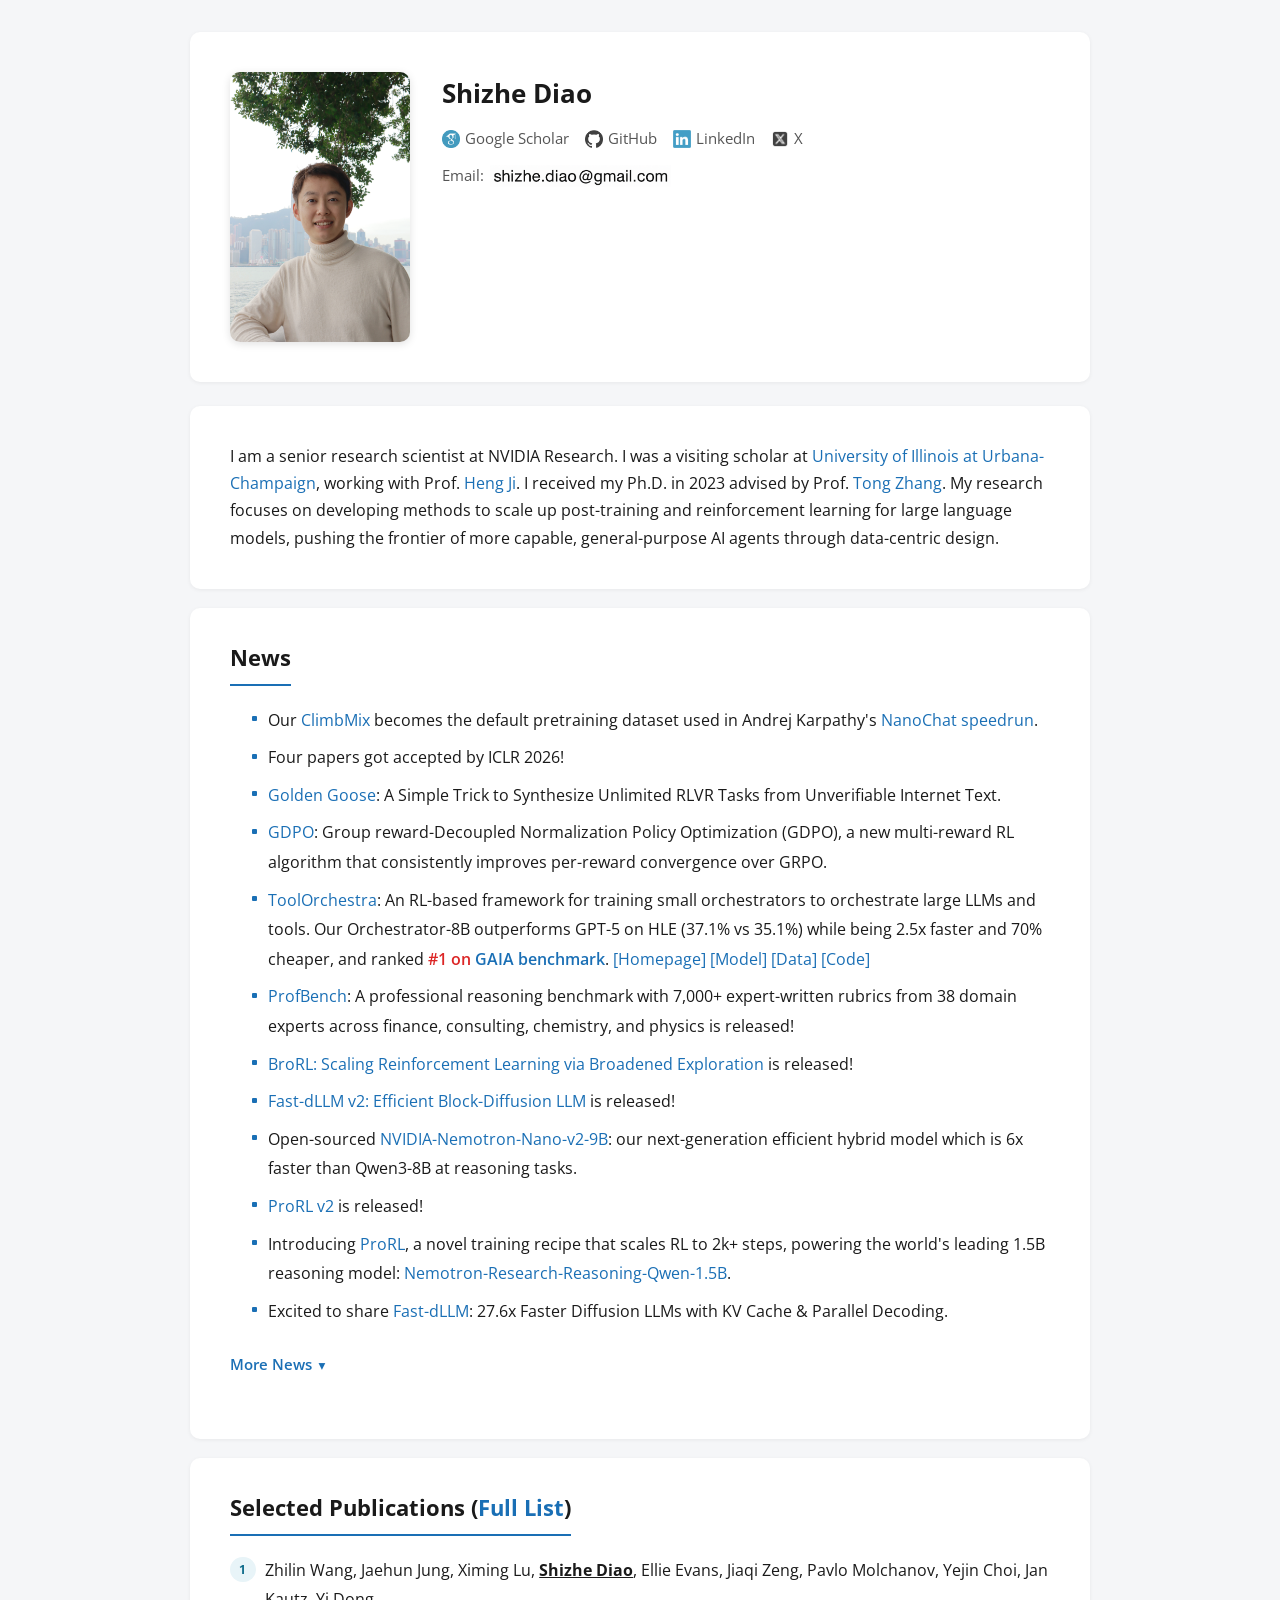
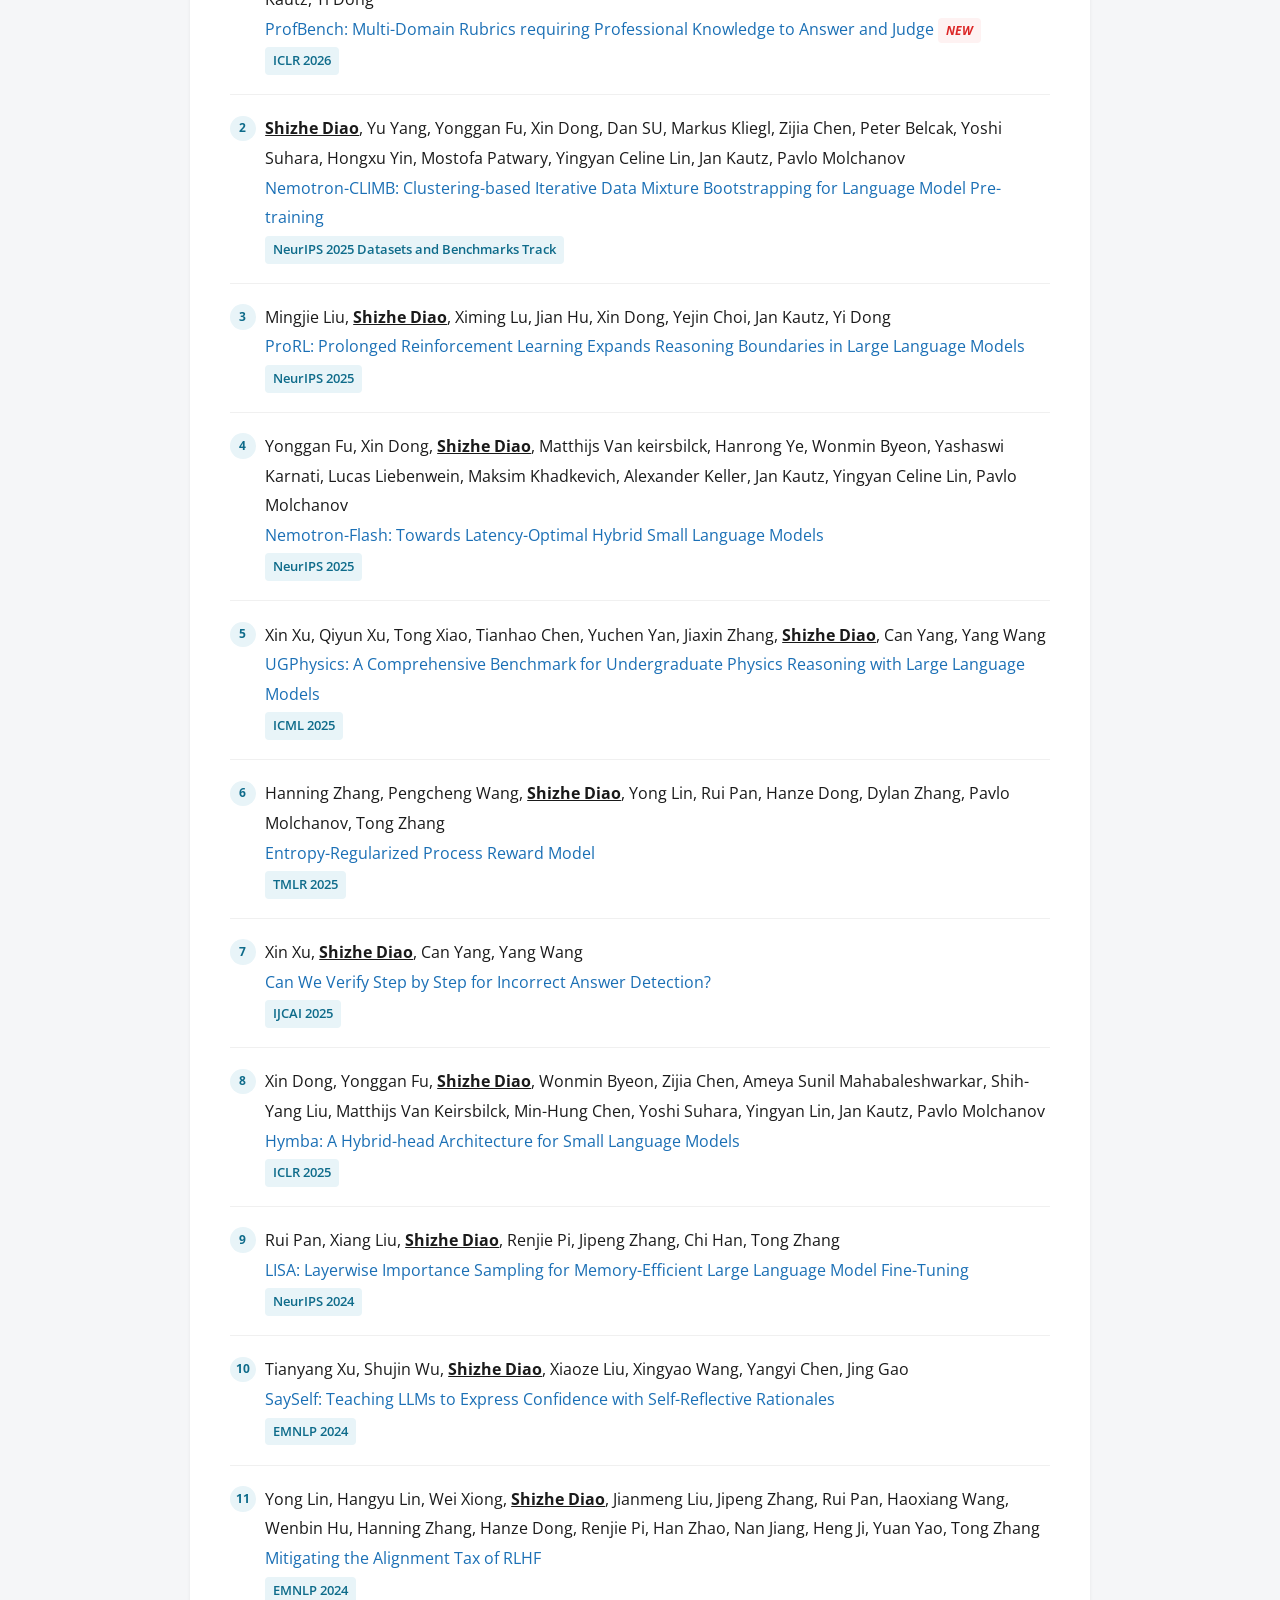
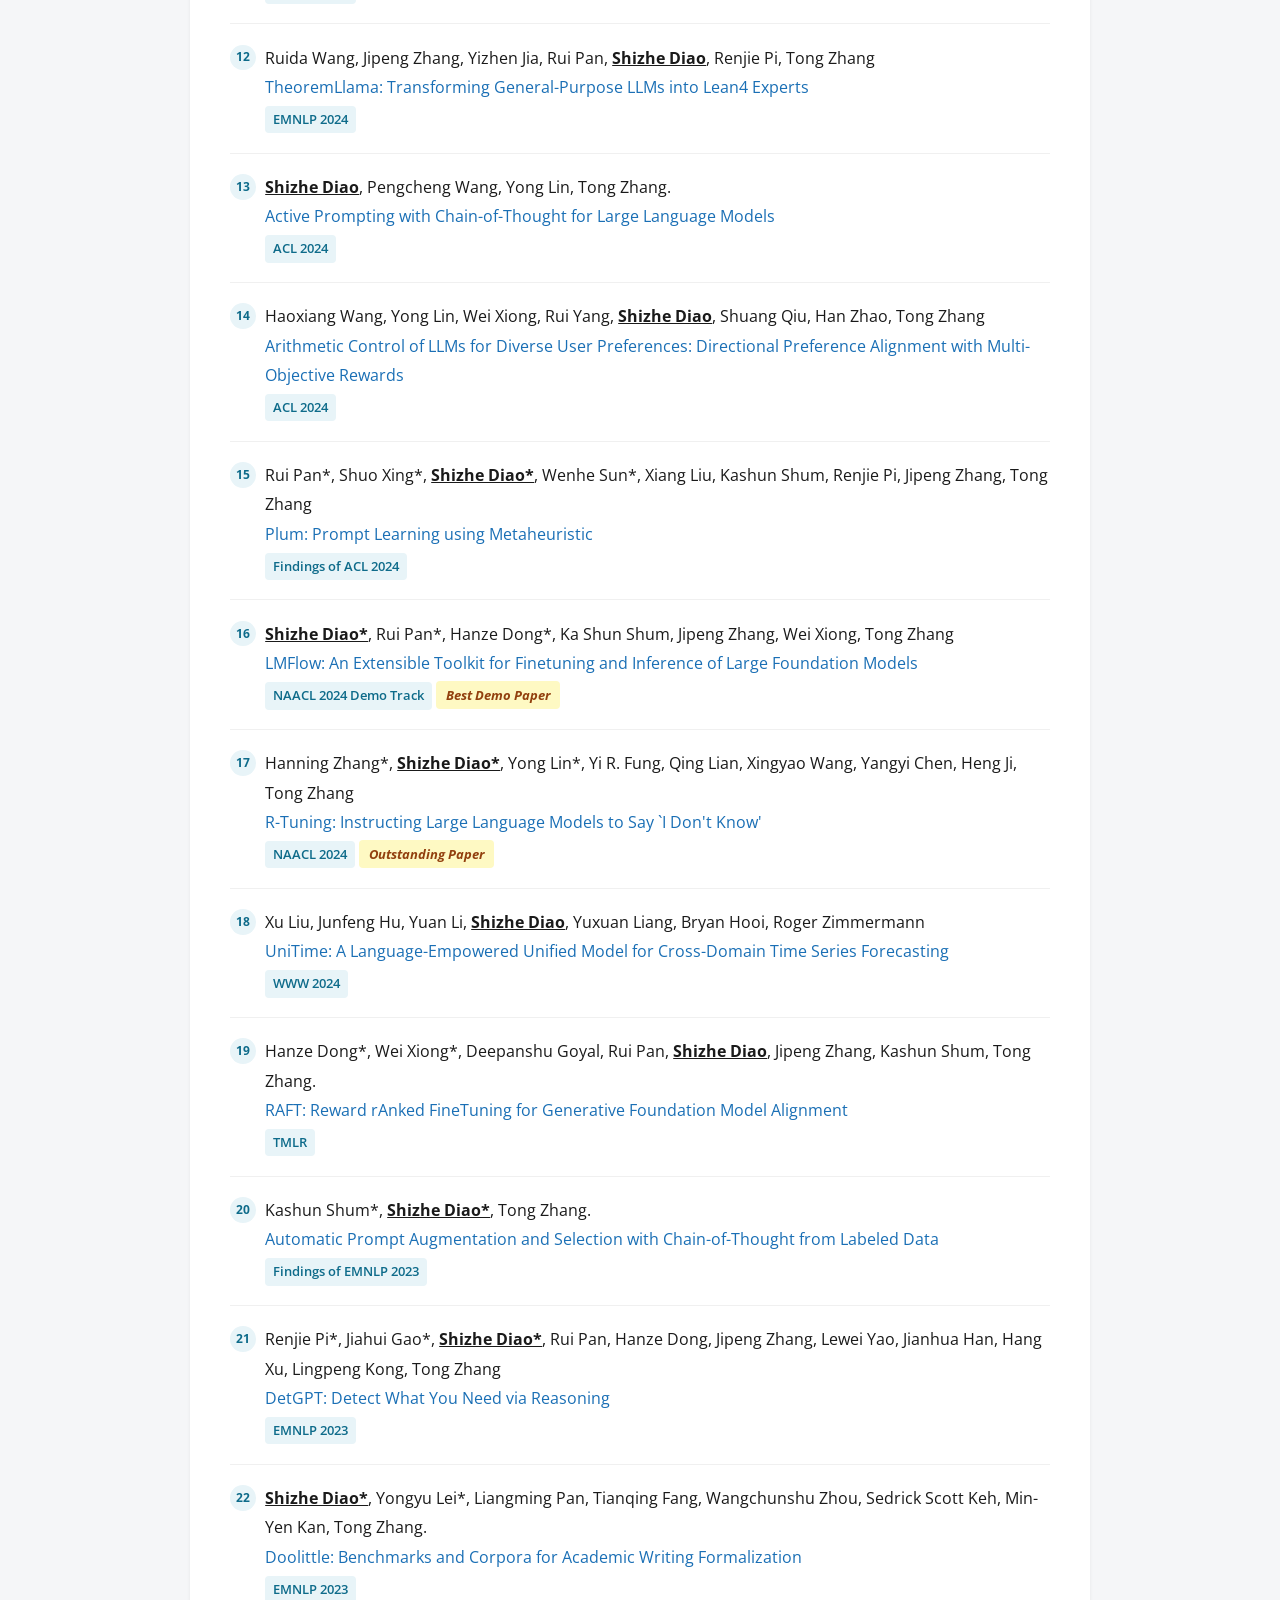
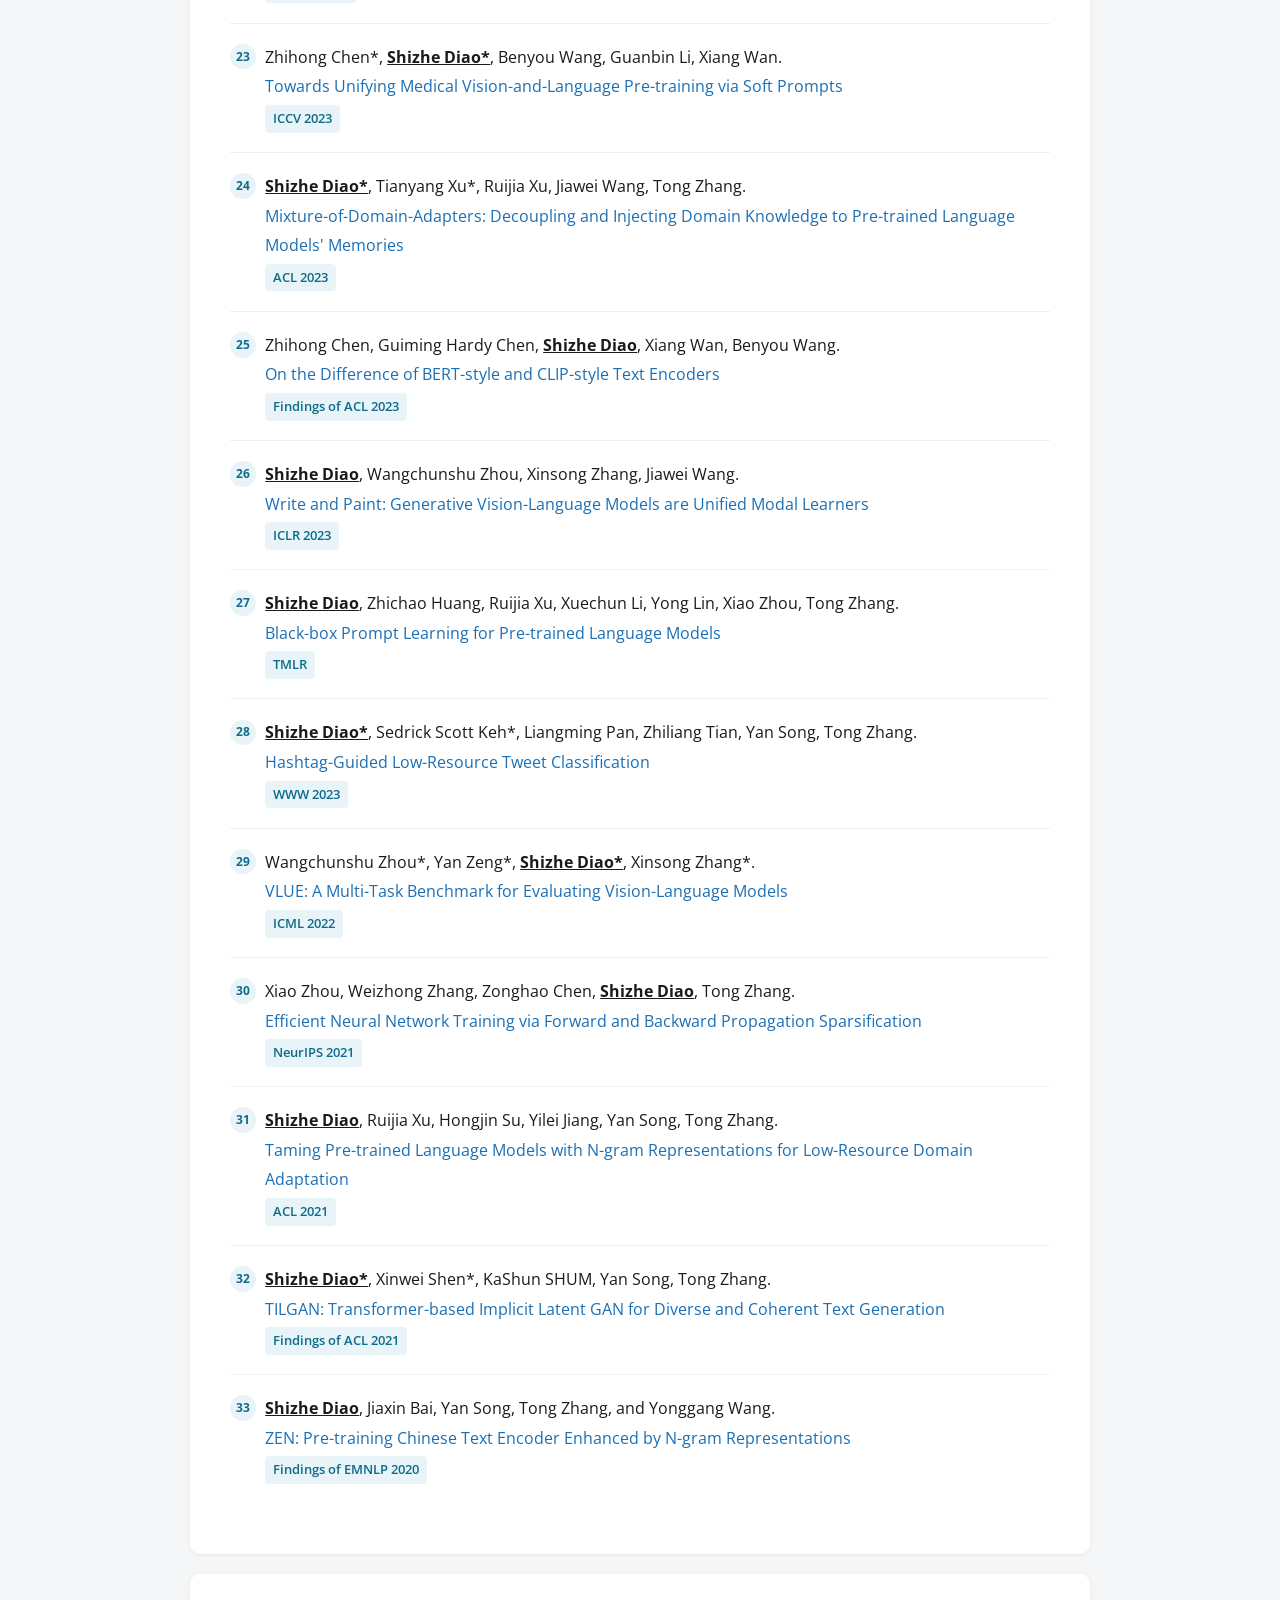
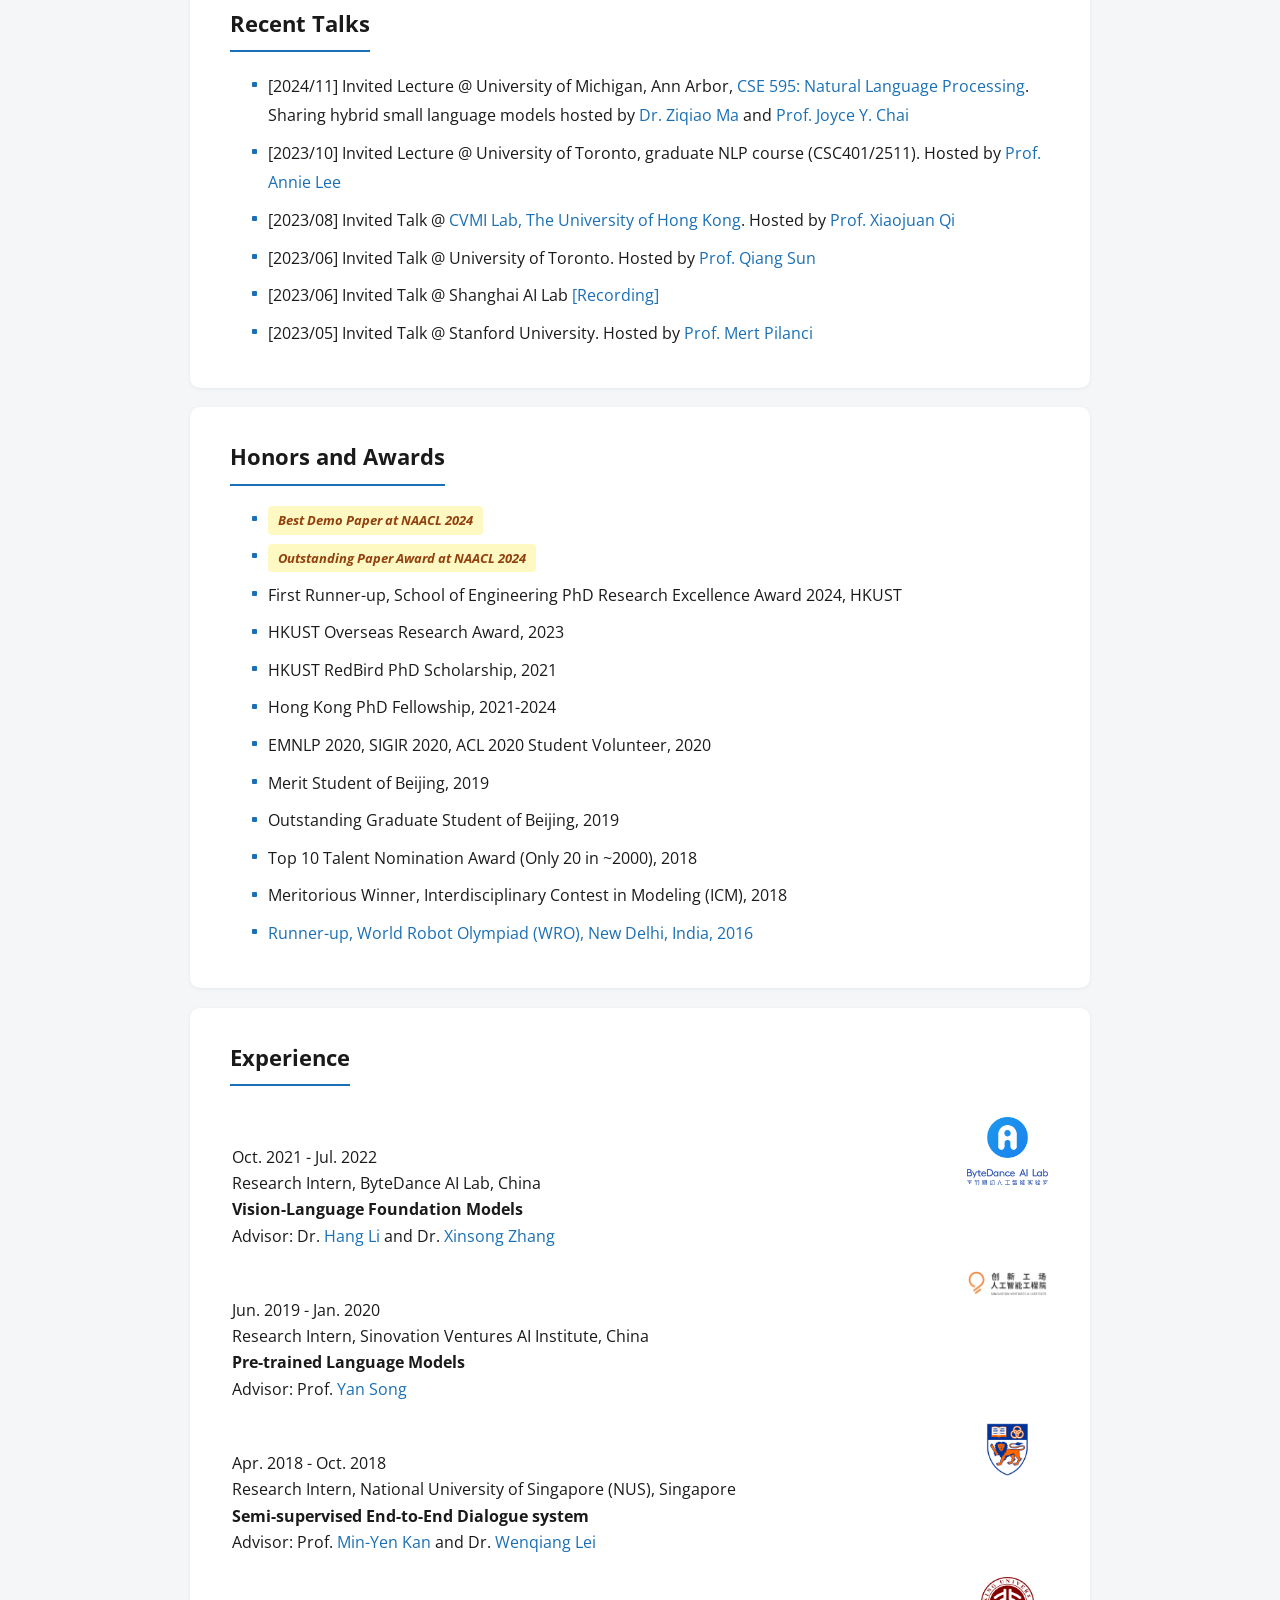
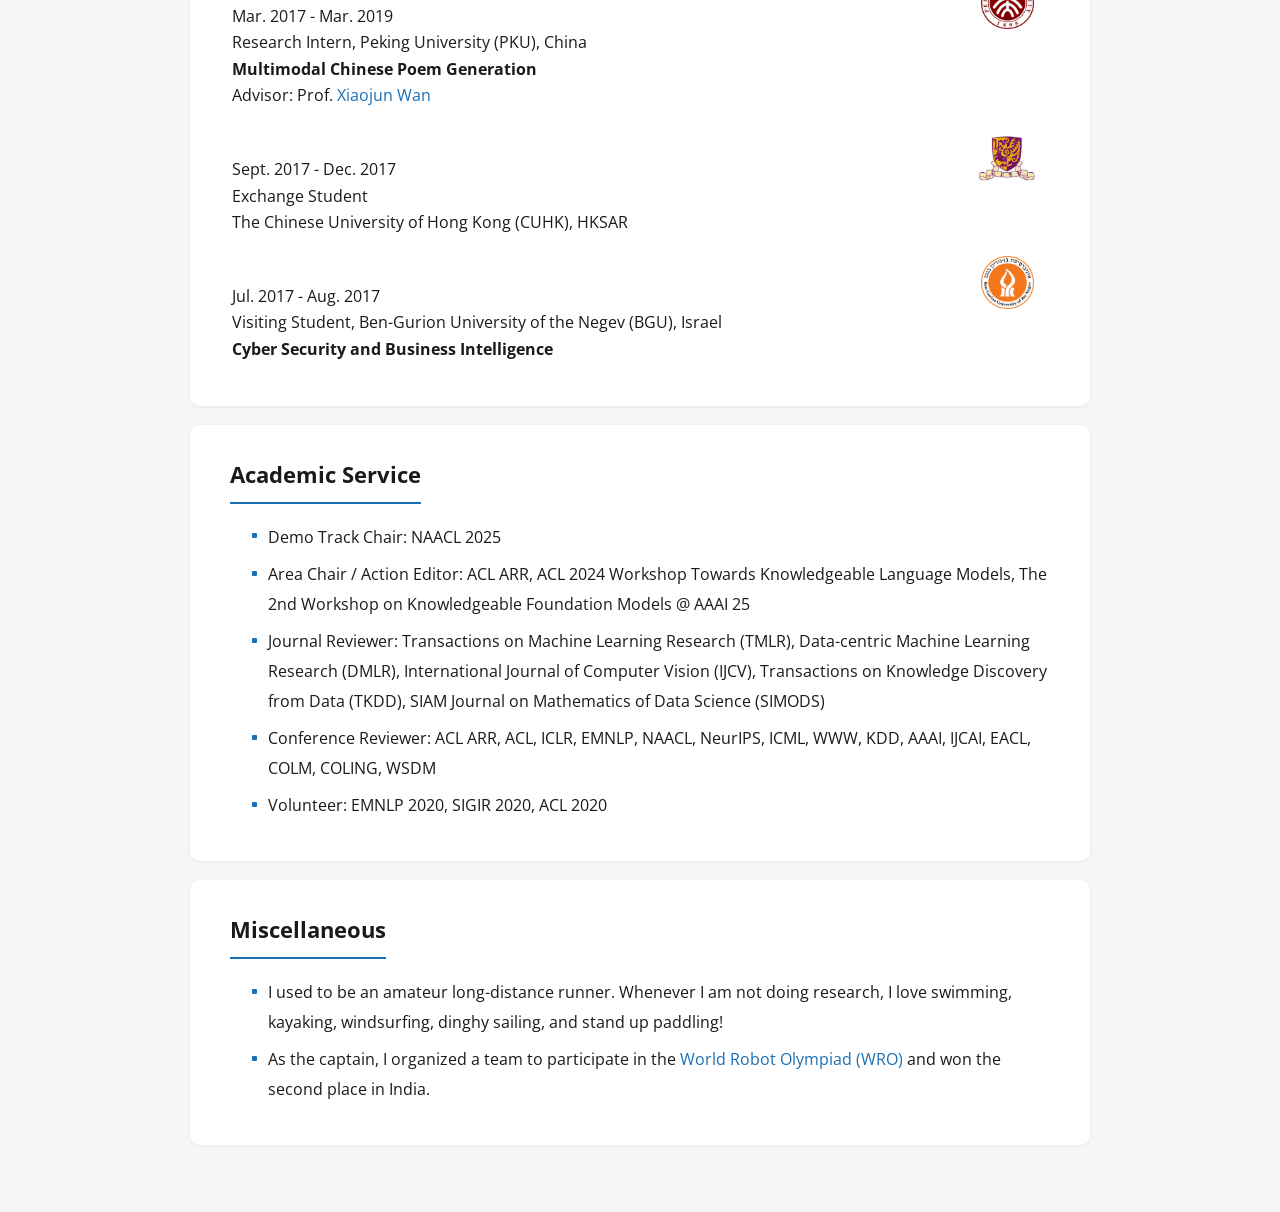
==== commit c25d7a50: "update umich lecture" ====
--- a/index.html
+++ b/index.html
@@ -75,7 +75,7 @@
 					I received my Ph.D. in 2023 advised by Prof. <a href="http://tongzhang-ml.org/">Tong Zhang</a>. 
 					My research focuses on developing methods to scale up post-training and reinforcement learning for large language models, pushing the frontier of more capable, general-purpose AI agents through data-centric design.
 				</p>
-				<div class="hiring">We are hiring interns for building efficient and intelligent agentic systems. Please contact me if you are interested.</div>
+				<!-- <div class="hiring">We are hiring interns for building efficient and intelligent agentic systems. Please contact me if you are interested.</div> -->
 			</div>
 
 			<!-- News -->
@@ -273,7 +273,7 @@
 			<div class="card">
 				<h3>Recent Talks</h3>
 				<ul type="square">
-					<li> [2024/11] Invited Lecture @ University of Michigan, Ann Arbor, <a href="https://cse595-umich.notion.site/Fall-2024-CSE-595-Natural-Language-Processing-University-of-Michigan-cf5a2e369ff94d4dafac676e1681ca26">CSE 595: Natural Language Processing</a>. Sharing hybrid small language models hosted by <a href="https://web.eecs.umich.edu/~chaijy/">Prof. Joyce Y. Chai</a></li>
+					<li> [2024/11] Invited Lecture @ University of Michigan, Ann Arbor, <a href="https://cse595-umich.notion.site/Fall-2024-CSE-595-Natural-Language-Processing-University-of-Michigan-cf5a2e369ff94d4dafac676e1681ca26">CSE 595: Natural Language Processing</a>. Sharing hybrid small language models hosted by <a href="https://mars-tin.github.io/">Dr. Ziqiao Ma</a> and <a href="https://web.eecs.umich.edu/~chaijy/">Prof. Joyce Y. Chai</a></li>
 					<li> [2023/10] Invited Lecture @ University of Toronto, graduate NLP course (CSC401/2511). Hosted by <a href="https://www.cs.toronto.edu/~ealee/public/">Prof. Annie Lee</a></li>
 					<li> [2023/08] Invited Talk @ <a href="https://labhku.github.io/">CVMI Lab, The University of Hong Kong</a>. Hosted by <a href="https://xjqi.github.io/">Prof. Xiaojuan Qi</a></li>
 					<li> [2023/06] Invited Talk @ University of Toronto. Hosted by <a href="https://sites.google.com/view/qsun">Prof. Qiang Sun</a></li>
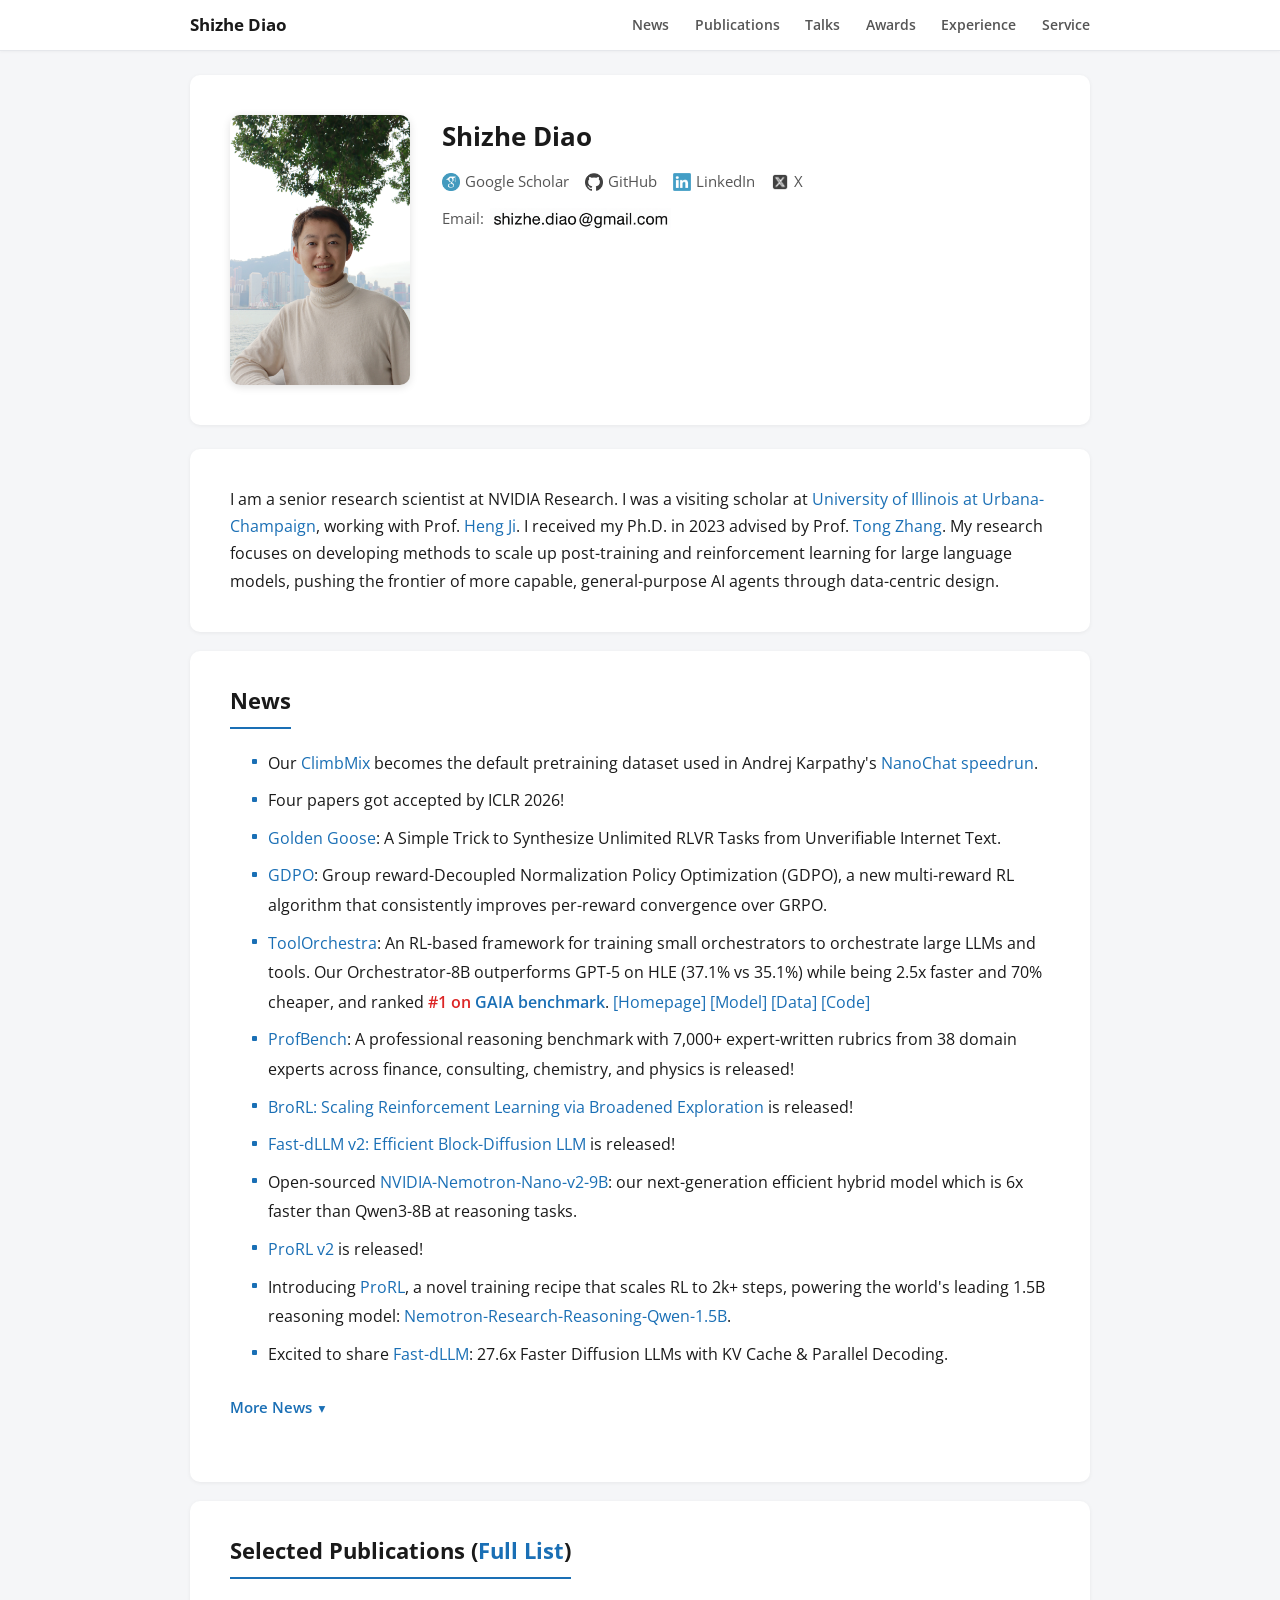
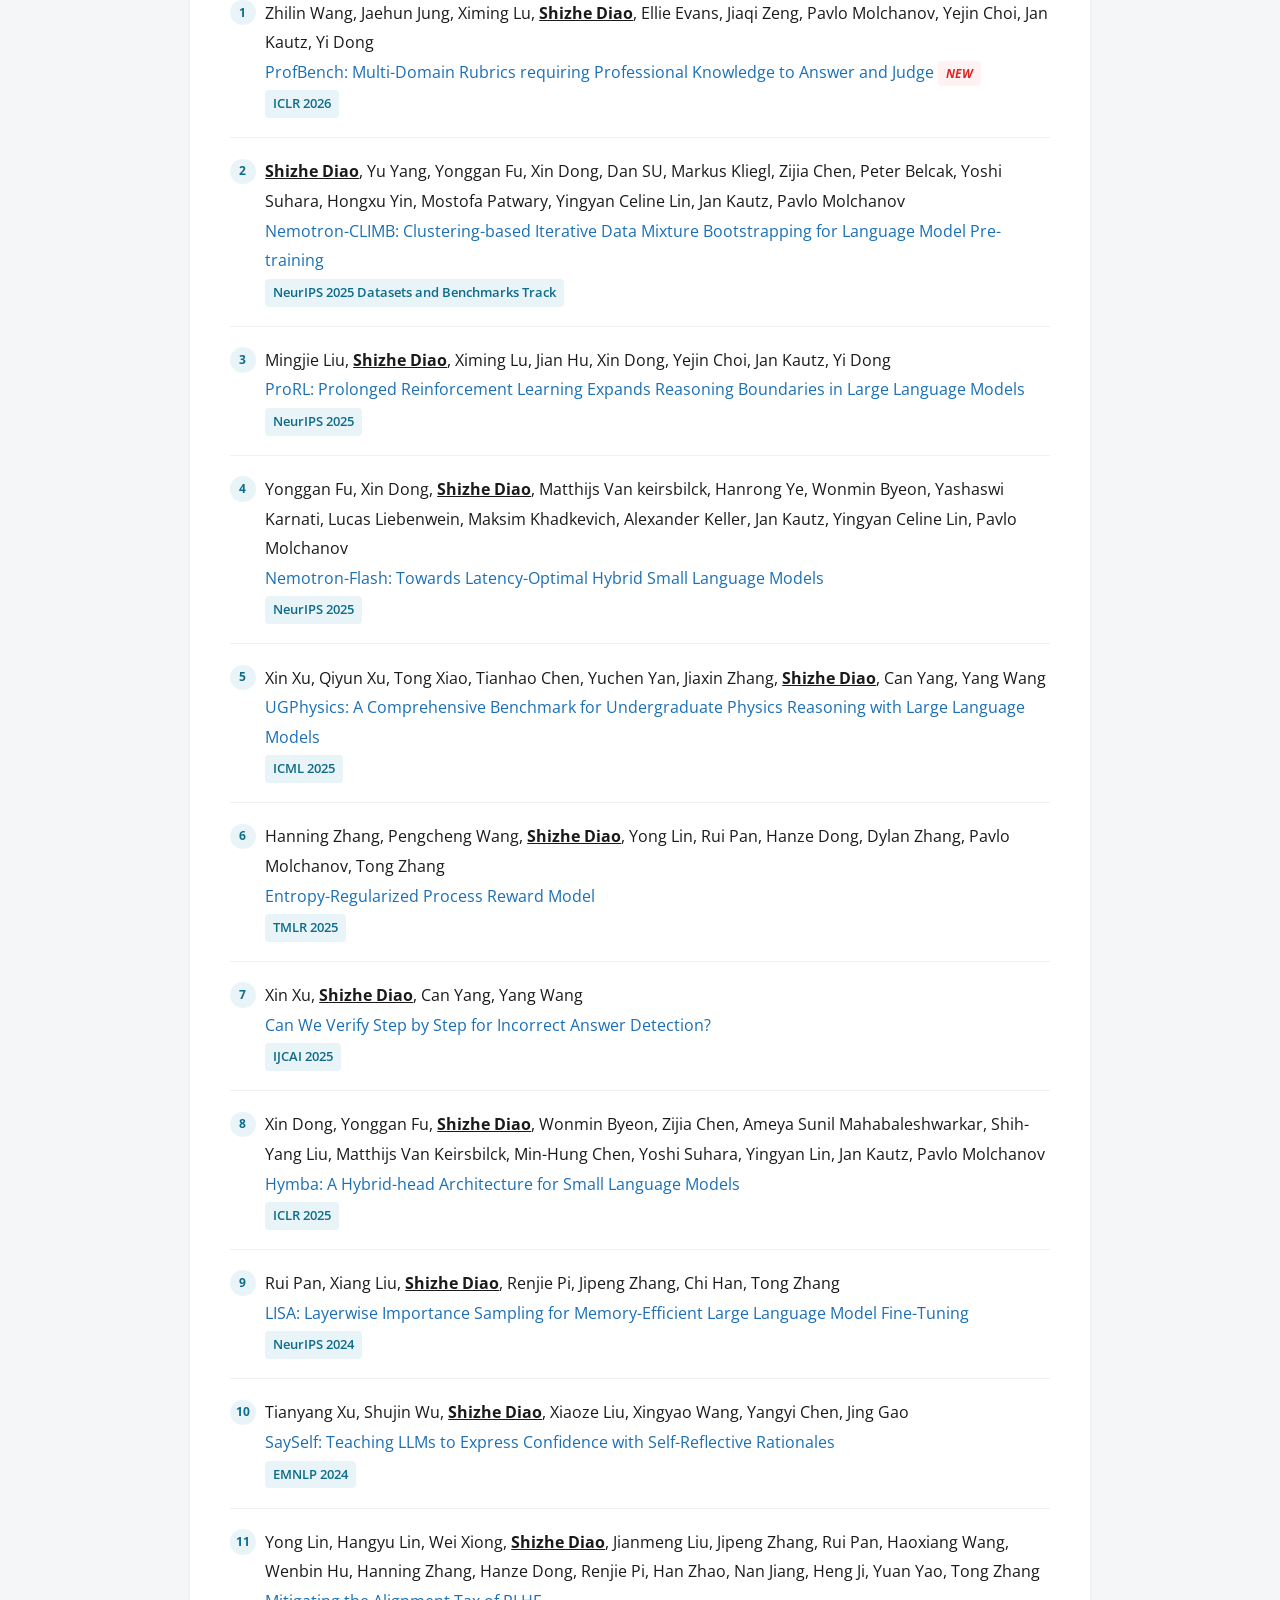
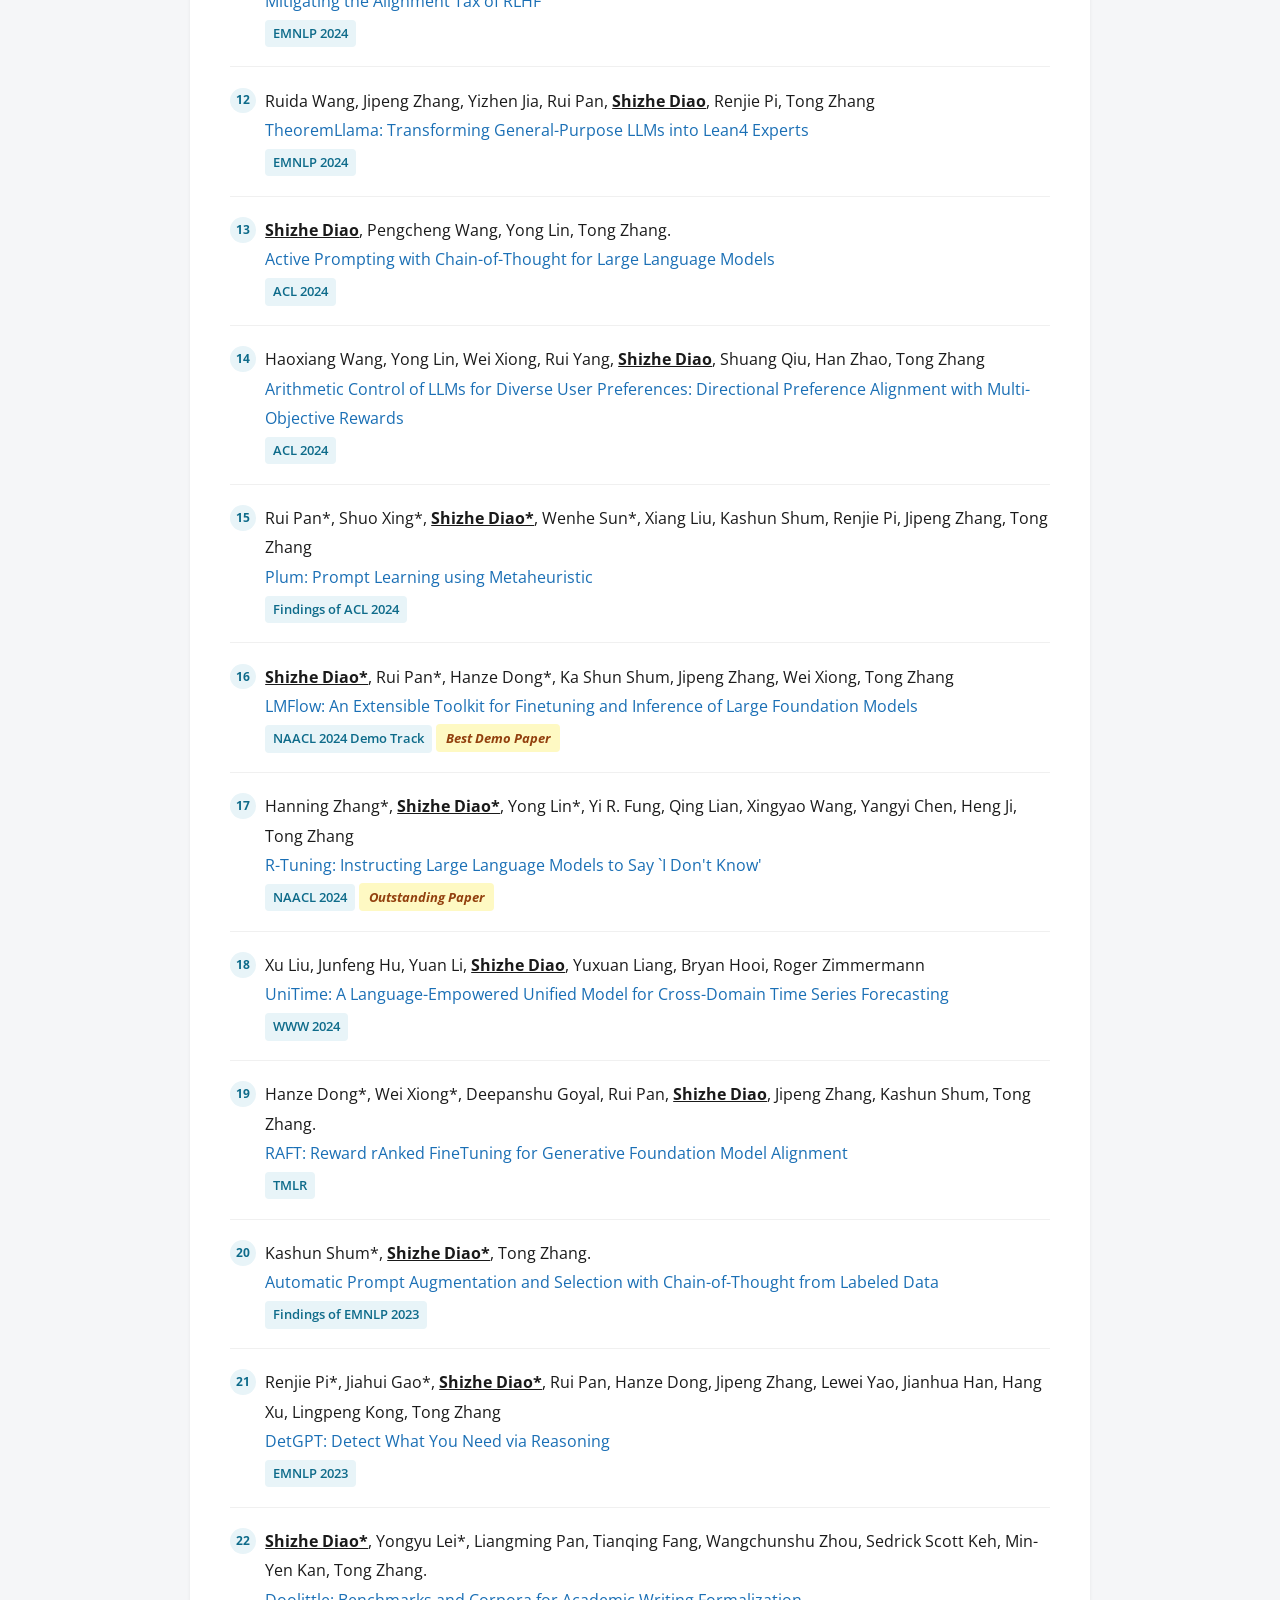
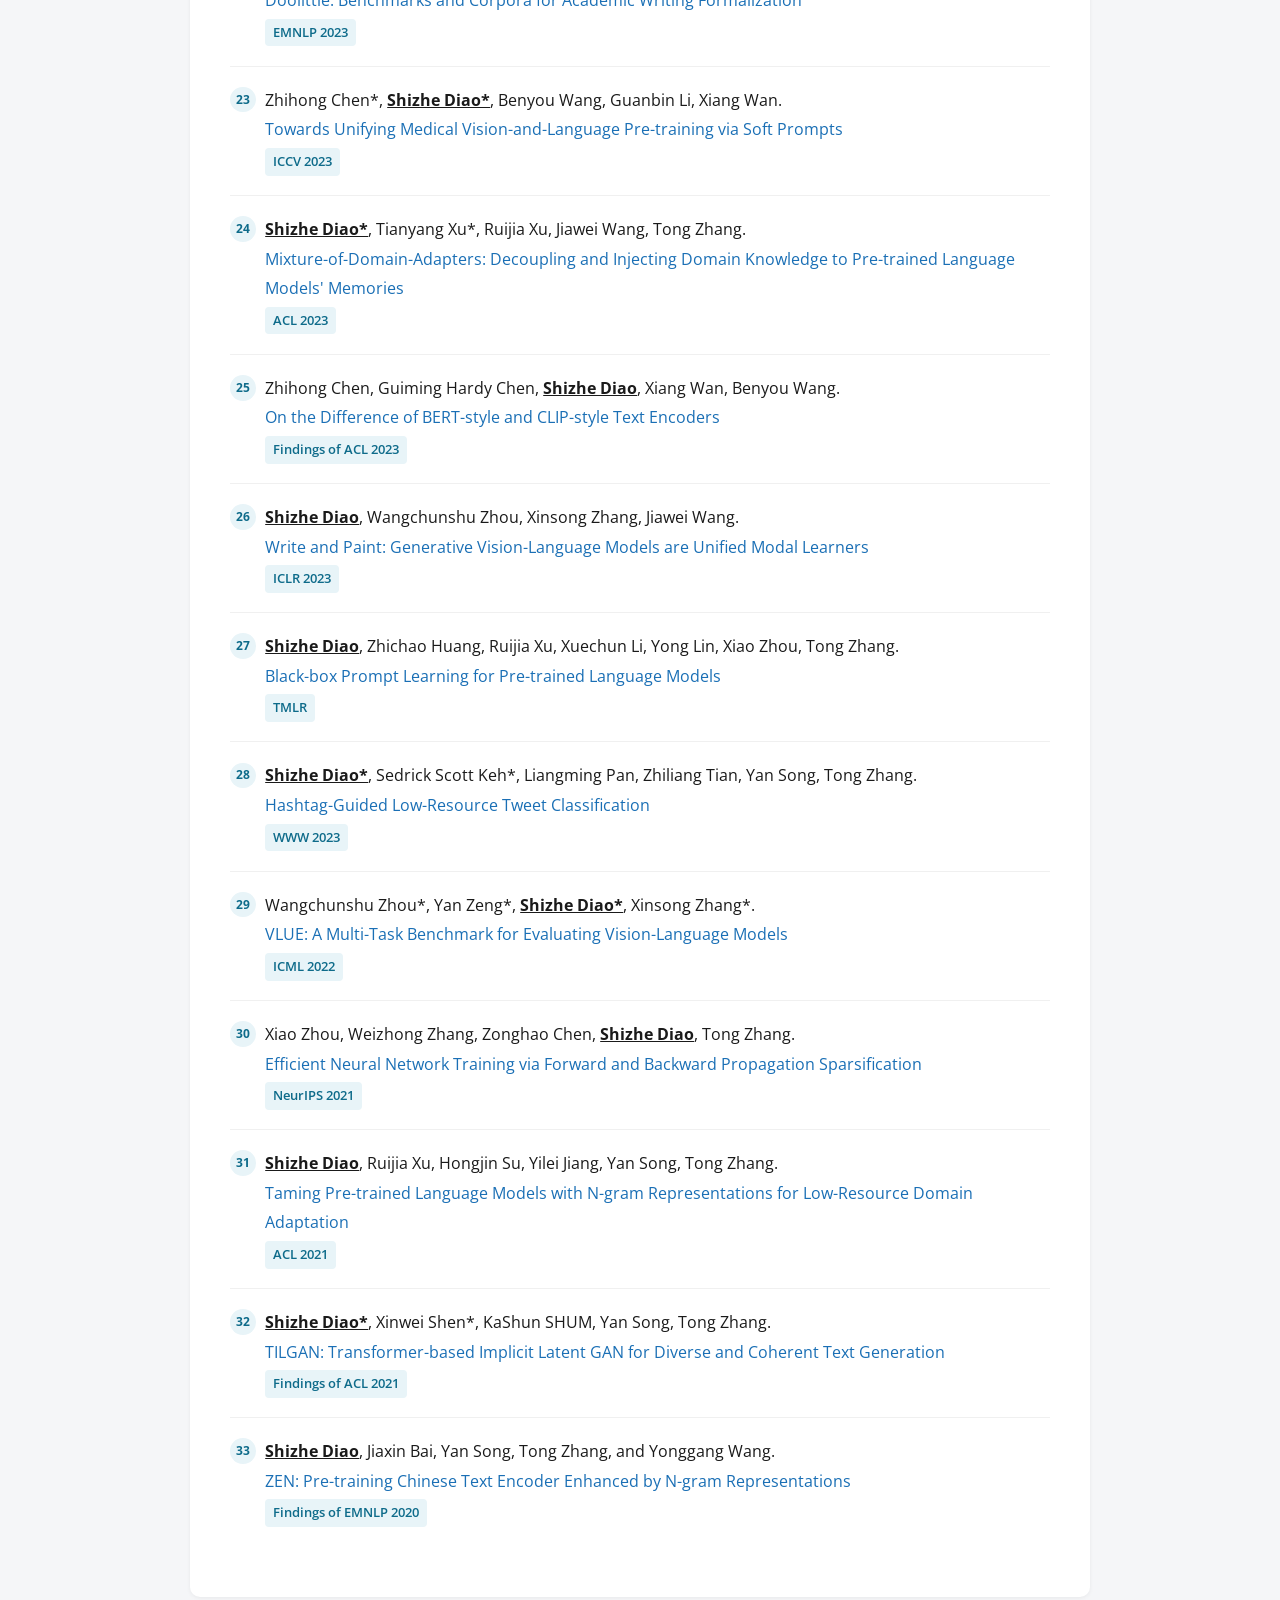
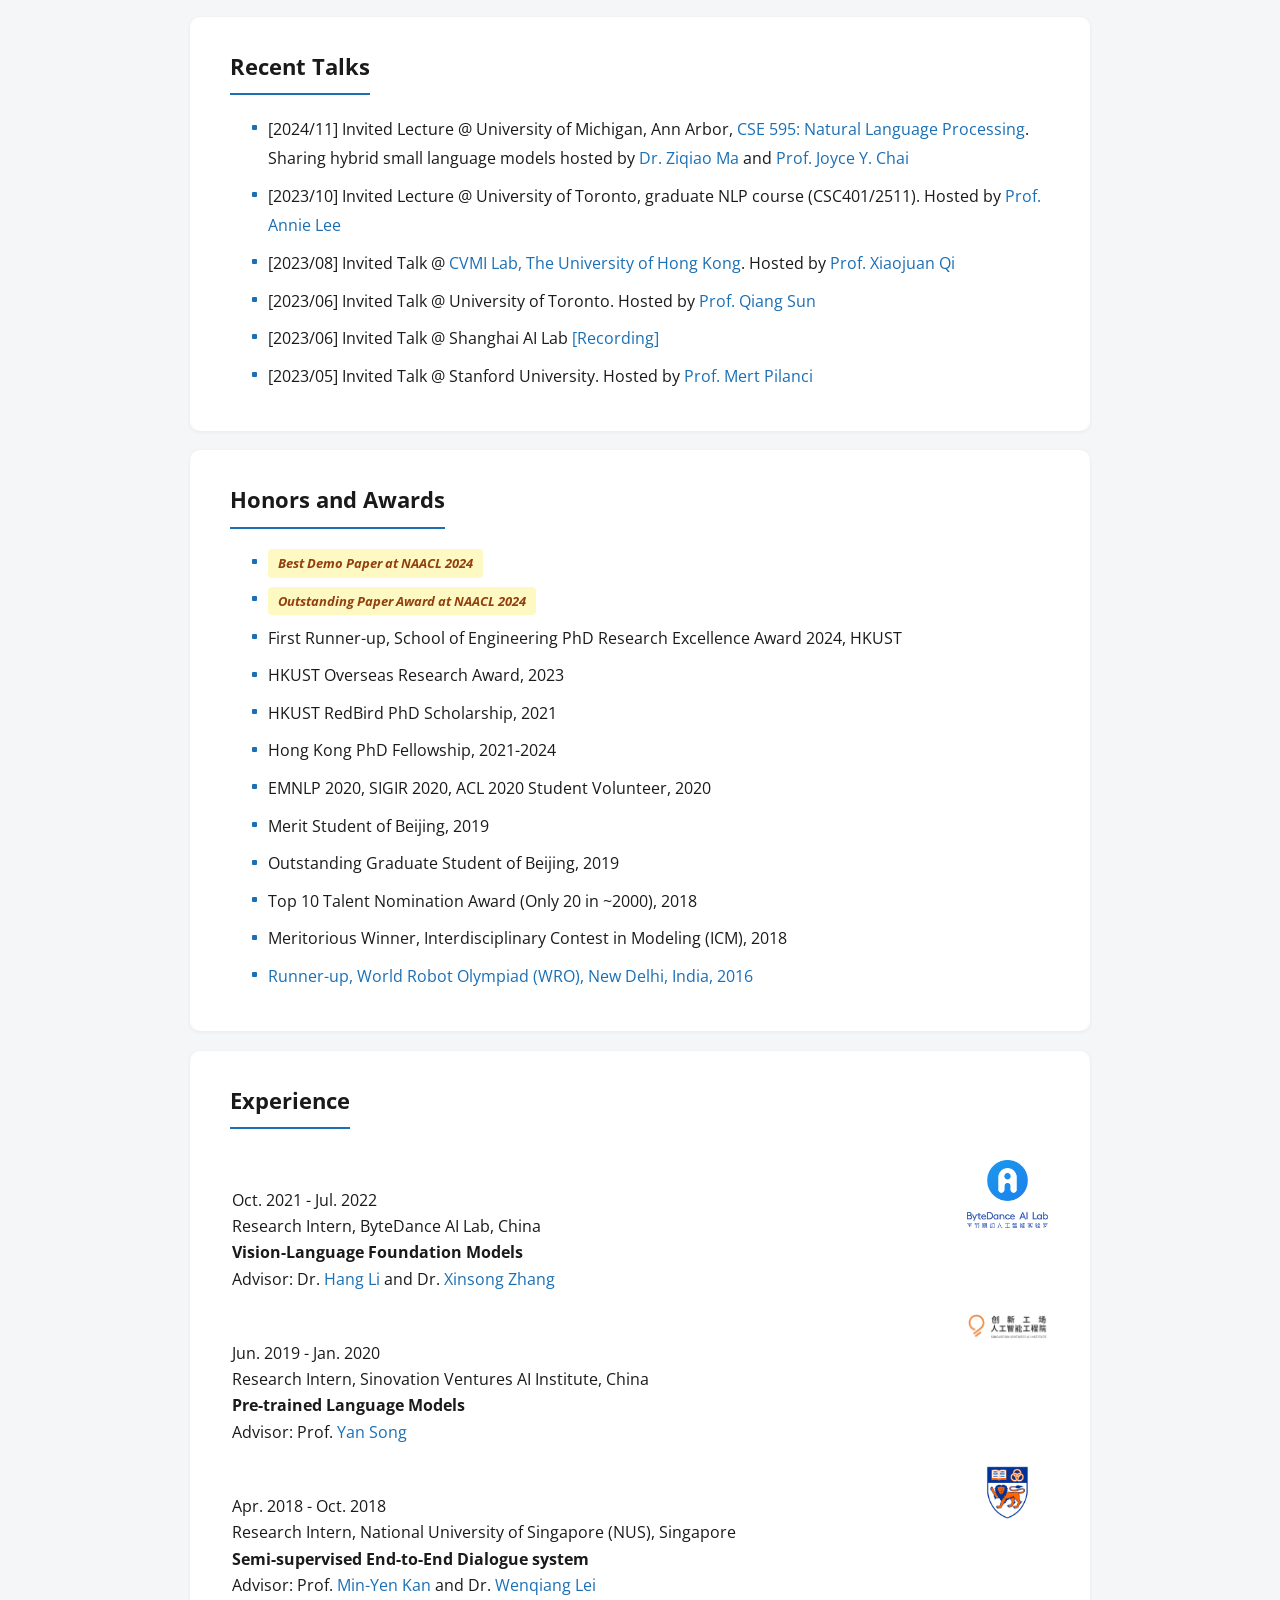
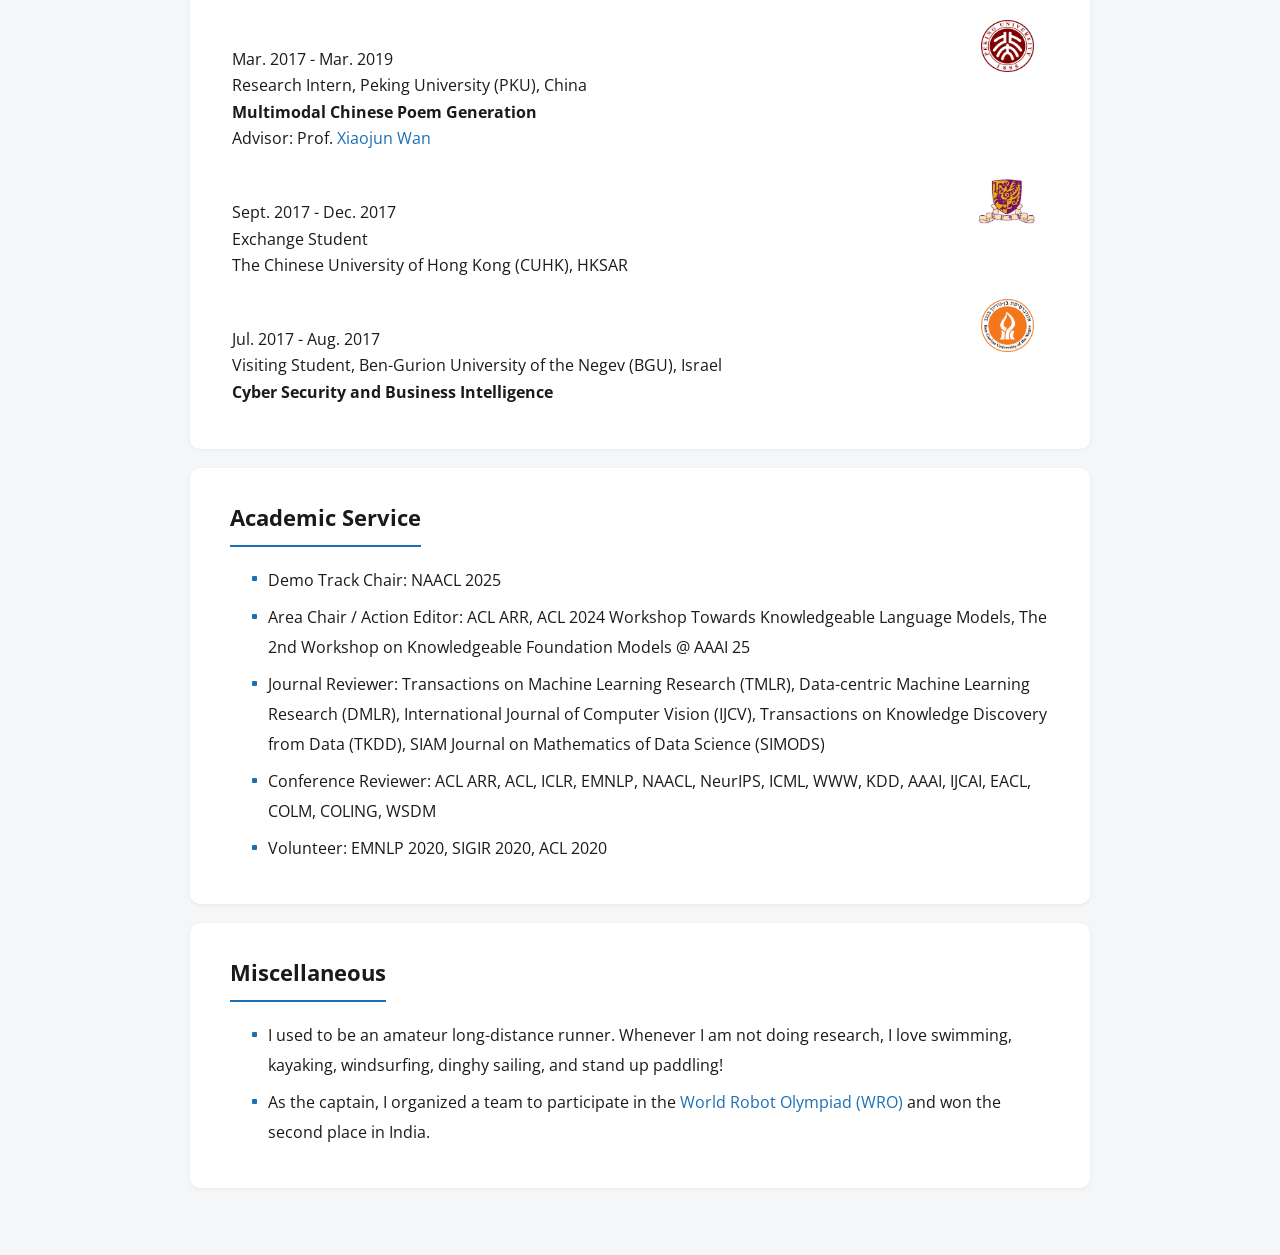
==== commit 0a5ee127: "update style" ====
--- a/index.html
+++ b/index.html
@@ -45,6 +45,21 @@
 
 <body>
 
+	<!-- Top Navigation Bar -->
+	<nav id="navbar">
+		<div class="nav-inner">
+			<a href="#" class="nav-brand">Shizhe Diao</a>
+			<div class="nav-links">
+				<a href="#news">News</a>
+				<a href="#publications">Publications</a>
+				<a href="#talks">Talks</a>
+				<a href="#awards">Awards</a>
+				<a href="#experience">Experience</a>
+				<a href="#service">Service</a>
+			</div>
+		</div>
+	</nav>
+
 	<div id="wrapper">
 		<!-- Header -->
 		<div id="header">
@@ -79,7 +94,7 @@
 			</div>
 
 			<!-- News -->
-			<div class="card">
+			<div class="card" id="news">
 				<h3>News</h3>
 				<ul type="square">
 					<li> Our <a href="https://huggingface.co/datasets/nvidia/ClimbMix">ClimbMix</a> becomes the default pretraining dataset used in Andrej Karpathy's <a href="https://github.com/karpathy/nanochat">NanoChat speedrun</a>.</li>
@@ -130,7 +145,7 @@
 			</div>
 
 			<!-- Publications -->
-			<div class="card">
+			<div class="card" id="publications">
 				<h3>Selected Publications (<a href="https://scholar.google.com/citations?user=NDFQrLQAAAAJ&hl=en">Full List</a>)</h3>
 
 				<ol type="square">
@@ -270,7 +285,7 @@
 			</div>
 
 			<!-- Talks -->
-			<div class="card">
+			<div class="card" id="talks">
 				<h3>Recent Talks</h3>
 				<ul type="square">
 					<li> [2024/11] Invited Lecture @ University of Michigan, Ann Arbor, <a href="https://cse595-umich.notion.site/Fall-2024-CSE-595-Natural-Language-Processing-University-of-Michigan-cf5a2e369ff94d4dafac676e1681ca26">CSE 595: Natural Language Processing</a>. Sharing hybrid small language models hosted by <a href="https://mars-tin.github.io/">Dr. Ziqiao Ma</a> and <a href="https://web.eecs.umich.edu/~chaijy/">Prof. Joyce Y. Chai</a></li>
@@ -283,7 +298,7 @@
 			</div>
 
 			<!-- Awards -->
-			<div class="card">
+			<div class="card" id="awards">
 				<h3>Honors and Awards</h3>
 				<ul type="square">
 					<li> <span class="badge-award">Best Demo Paper at NAACL 2024</span></li>
@@ -302,7 +317,7 @@
 			</div>
 
 			<!-- Experience -->
-			<div class="card">
+			<div class="card" id="experience">
 				<h3>Experience</h3>
 				<table>
 					<tbody>
@@ -386,7 +401,7 @@
 			</div>
 
 			<!-- Academic Service -->
-			<div class="card">
+			<div class="card" id="service">
 				<h3>Academic Service</h3>
 				<ul type="square">
 					<li>Demo Track Chair: NAACL 2025</li>
--- a/style/my.css
+++ b/style/my.css
@@ -61,13 +61,65 @@
 }
 
 /* ============================================
+   Top Navigation Bar
+   ============================================ */
+#navbar {
+  position: sticky;
+  top: 0;
+  z-index: 100;
+  background: var(--color-surface);
+  border-bottom: 1px solid var(--color-border);
+  box-shadow: 0 1px 3px rgba(0, 0, 0, 0.04);
+}
+.nav-inner {
+  max-width: var(--max-width);
+  width: 92%;
+  margin: 0 auto;
+  display: flex;
+  align-items: center;
+  justify-content: space-between;
+  height: 50px;
+}
+.nav-brand {
+  font-weight: 700;
+  font-size: 1.05rem;
+  color: var(--color-text) !important;
+  white-space: nowrap;
+}
+.nav-brand:hover {
+  text-decoration: none;
+  color: var(--color-accent) !important;
+}
+.nav-links {
+  display: flex;
+  align-items: center;
+  gap: 1.6rem;
+}
+.nav-links a {
+  font-size: 0.88rem;
+  font-weight: 600;
+  color: var(--color-text-secondary);
+  transition: color var(--transition);
+  white-space: nowrap;
+}
+.nav-links a:hover {
+  color: var(--color-accent);
+  text-decoration: none;
+}
+
+/* Offset anchor targets so sticky nav doesn't cover them */
+.card[id] {
+  scroll-margin-top: 62px;
+}
+
+/* ============================================
    Wrapper
    ============================================ */
 #wrapper {
   max-width: var(--max-width);
   width: 92%;
   margin: 0 auto;
-  padding: 2rem 0 3rem;
+  padding: 1.5rem 0 3rem;
 }
 
 /* ============================================
@@ -377,6 +429,15 @@
   html {
     font-size: 15px;
   }
+  .nav-links {
+    gap: 0.9rem;
+  }
+  .nav-links a {
+    font-size: 0.8rem;
+  }
+  .nav-brand {
+    font-size: 0.95rem;
+  }
   #header {
     flex-direction: column;
     align-items: center;
@@ -401,6 +462,15 @@
 }
 
 @media (max-width: 480px) {
+  .nav-inner {
+    width: 96%;
+  }
+  .nav-links {
+    gap: 0.6rem;
+  }
+  .nav-links a {
+    font-size: 0.75rem;
+  }
   #wrapper {
     width: 96%;
   }
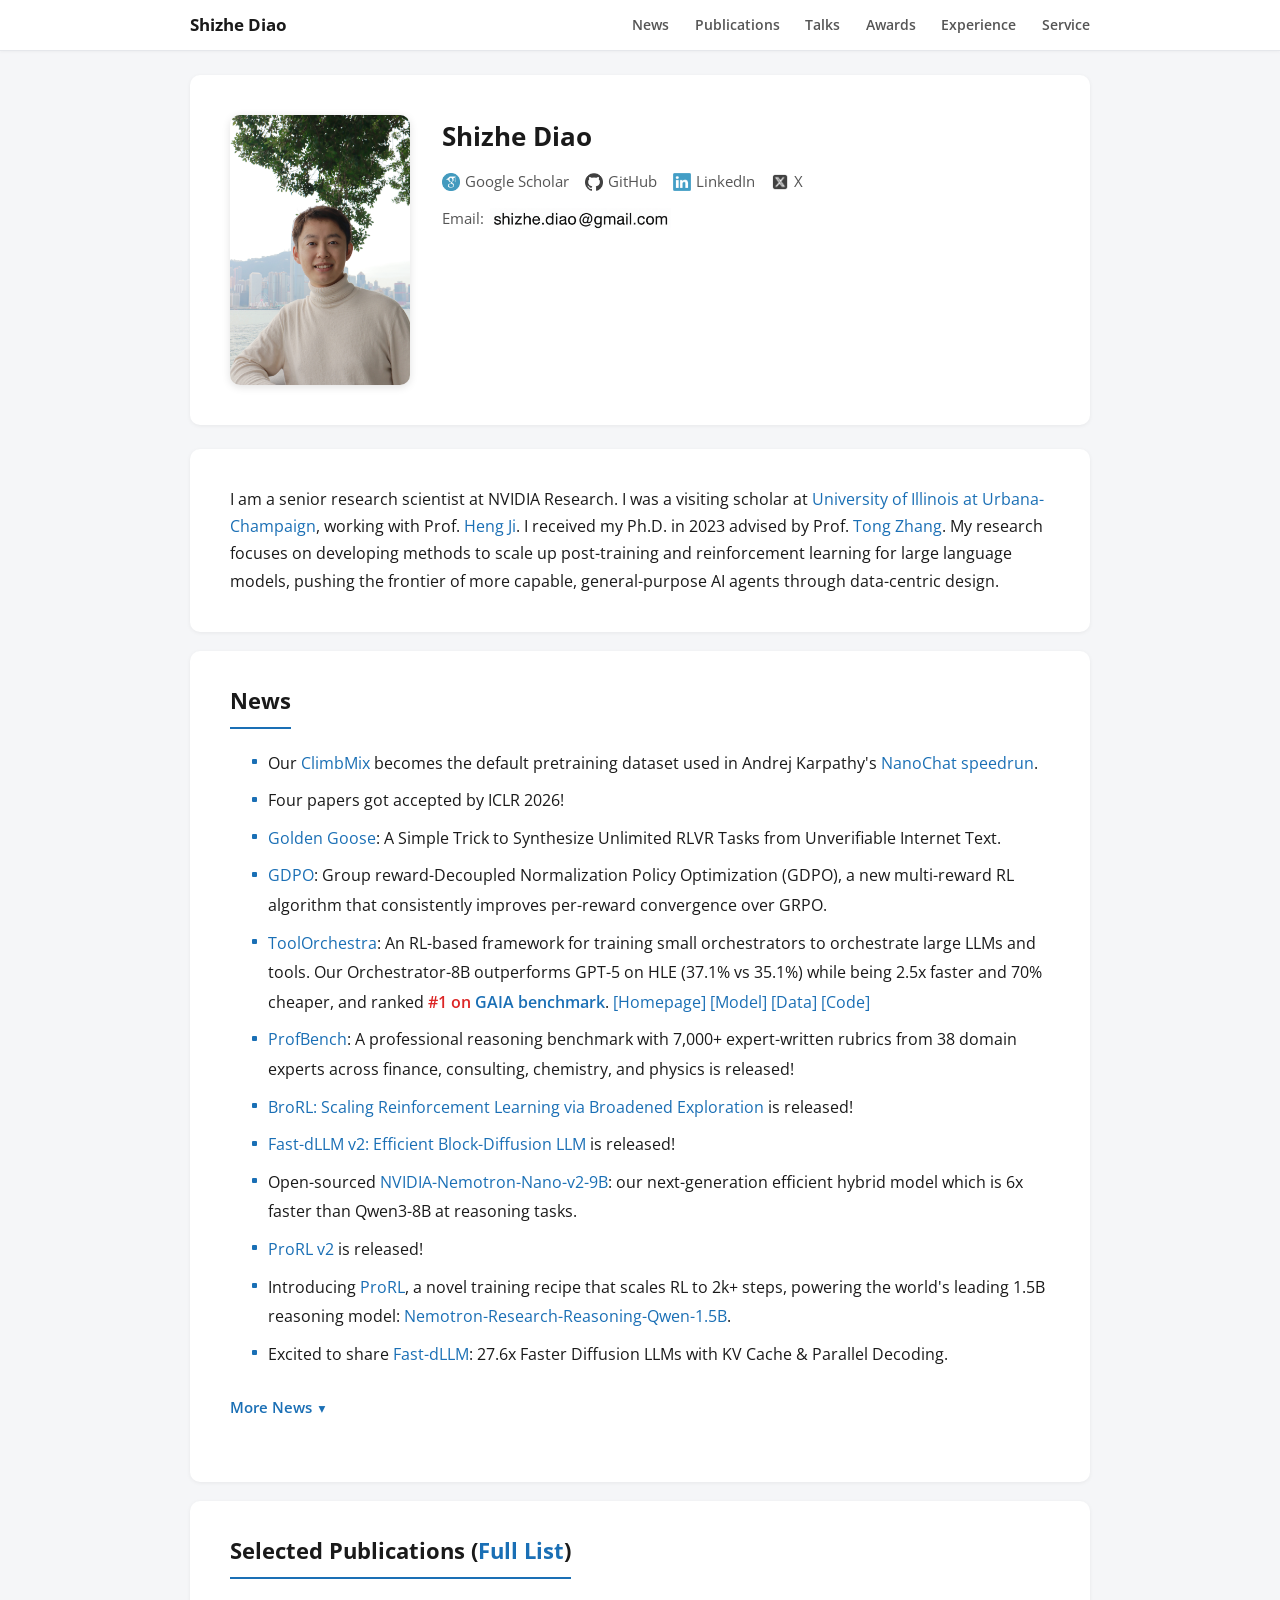
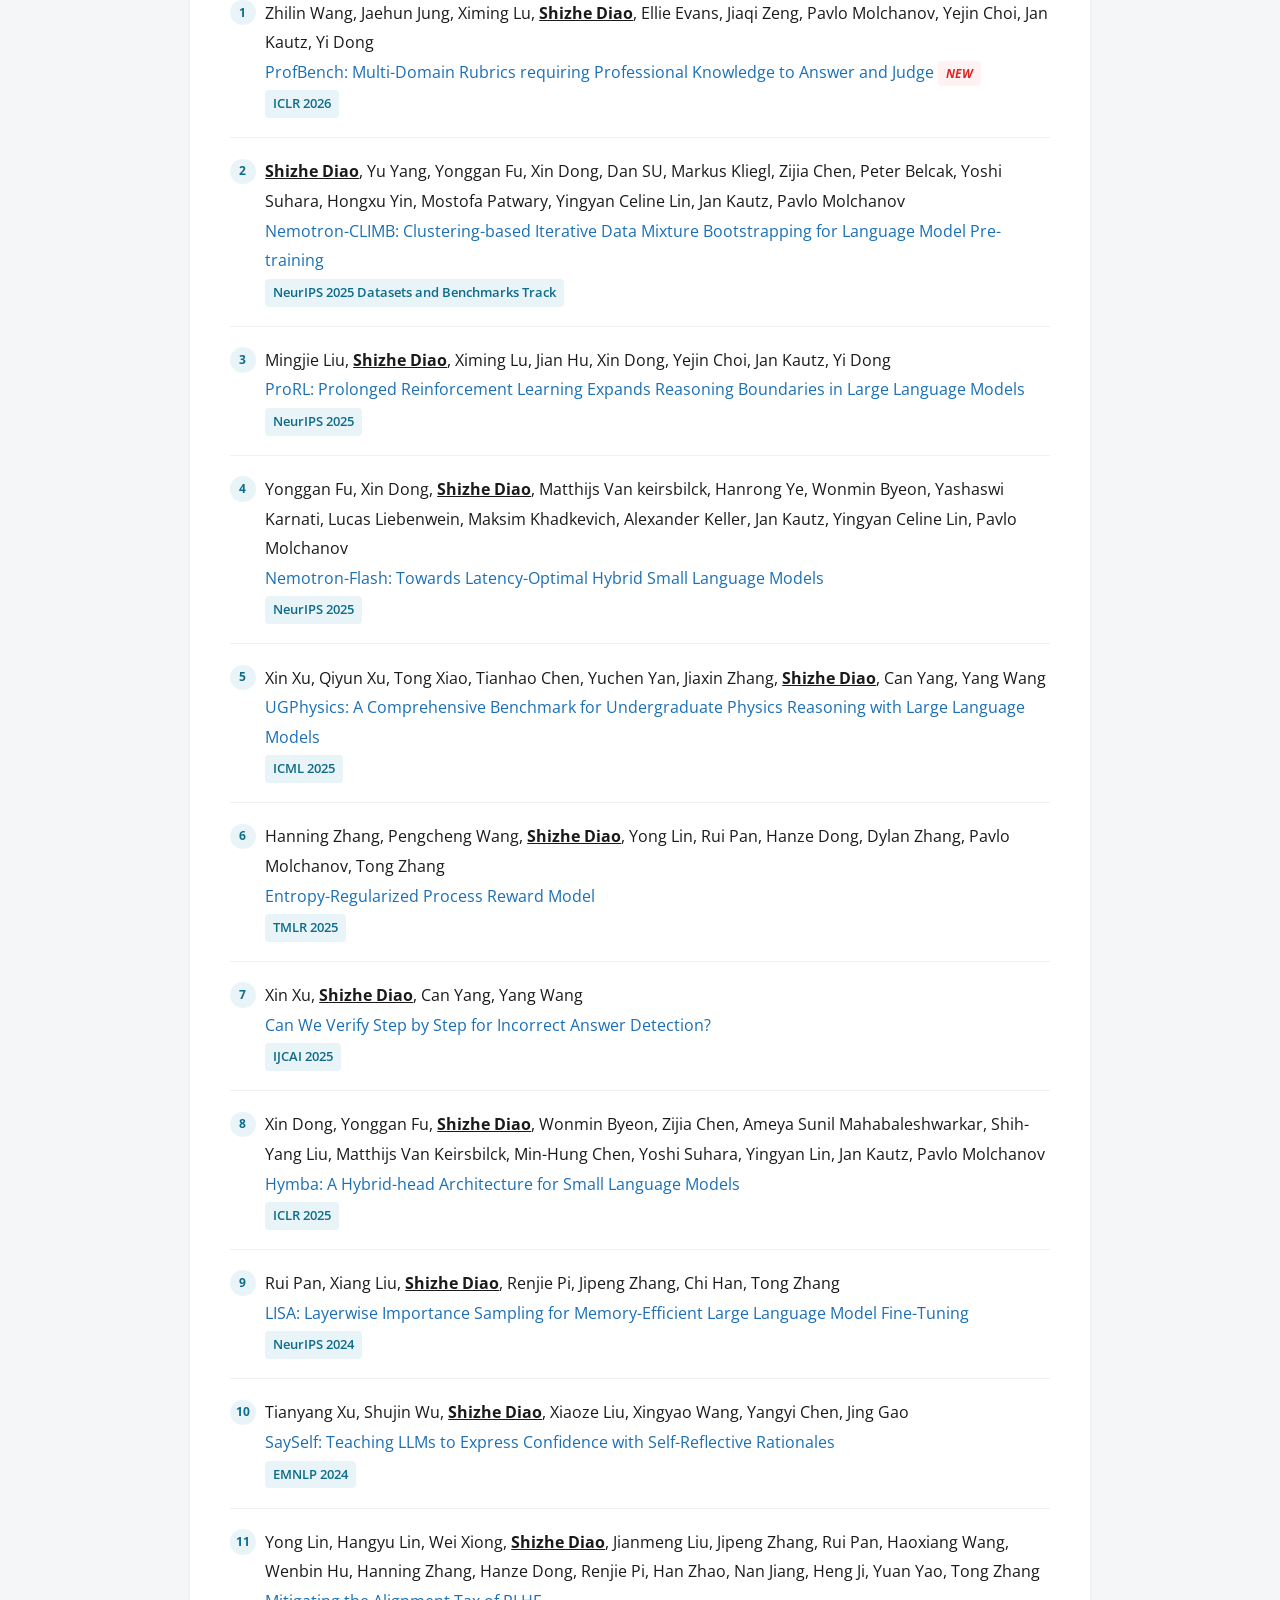
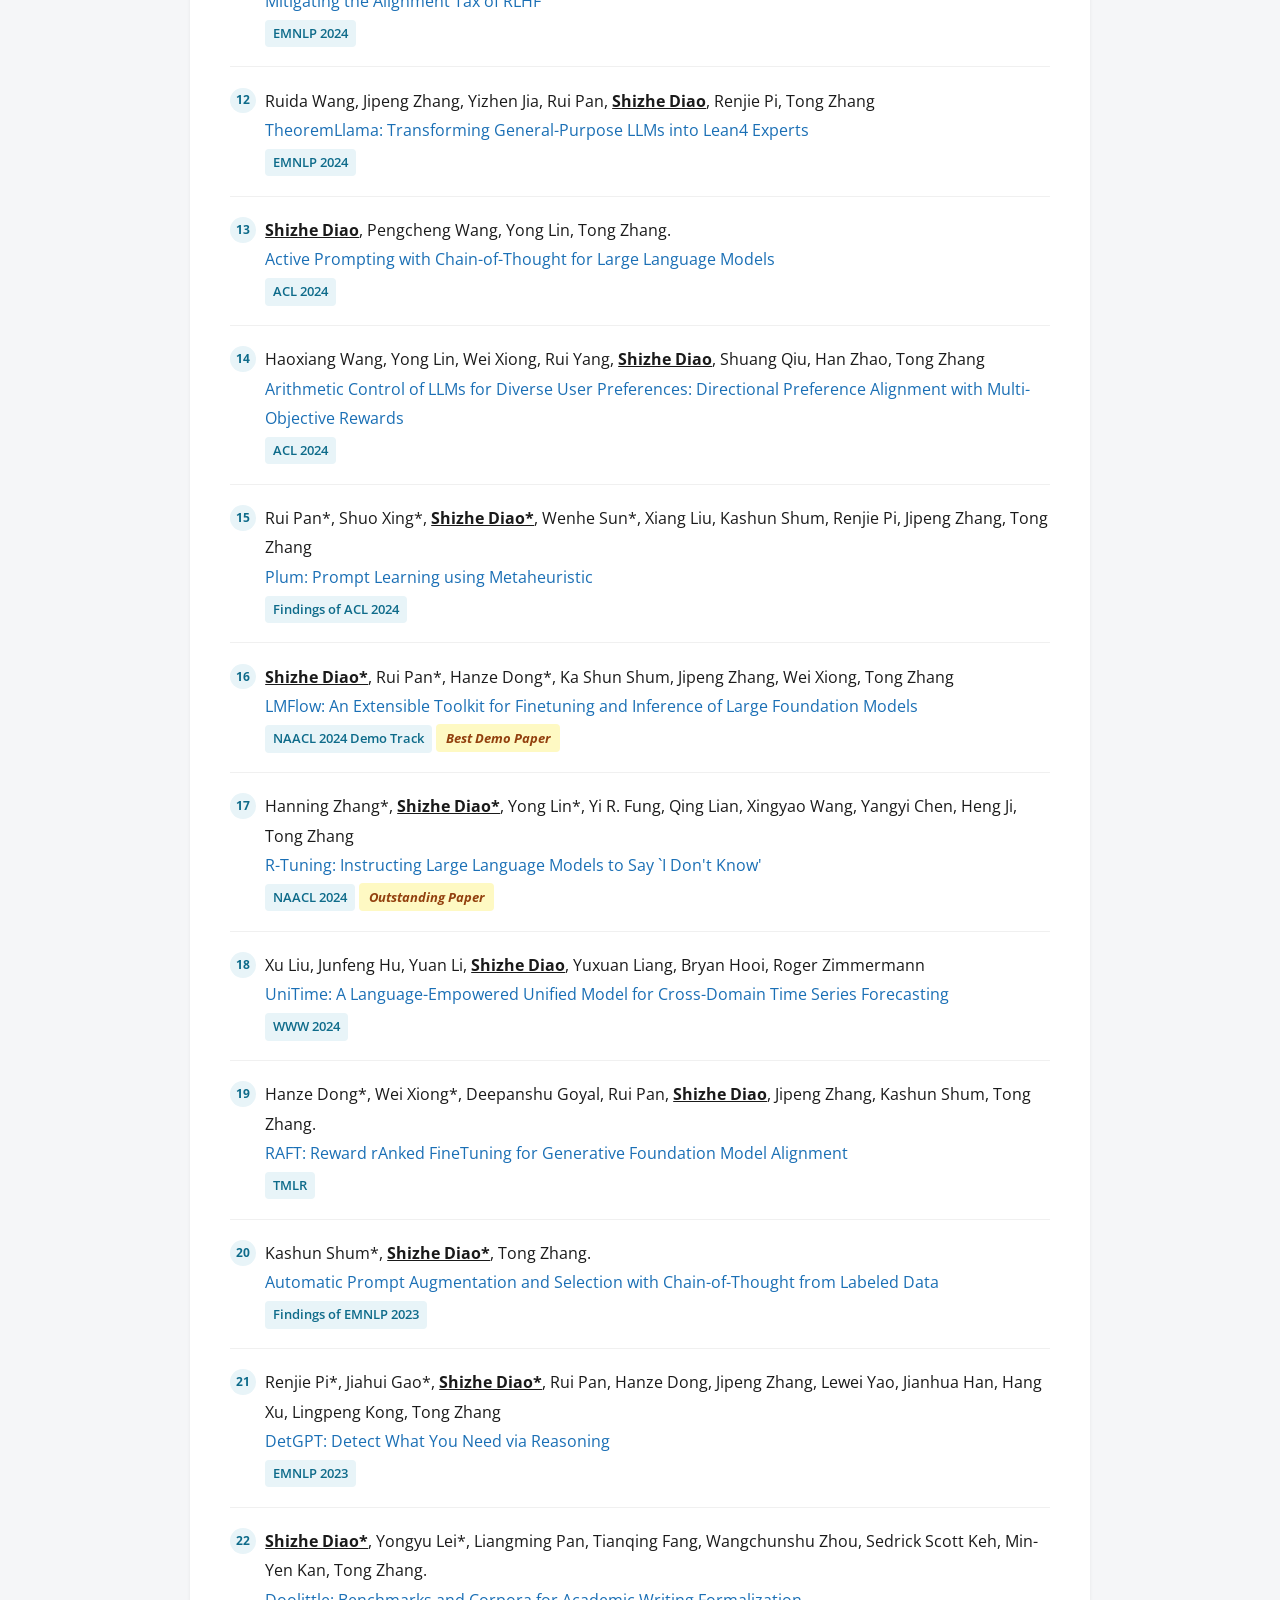
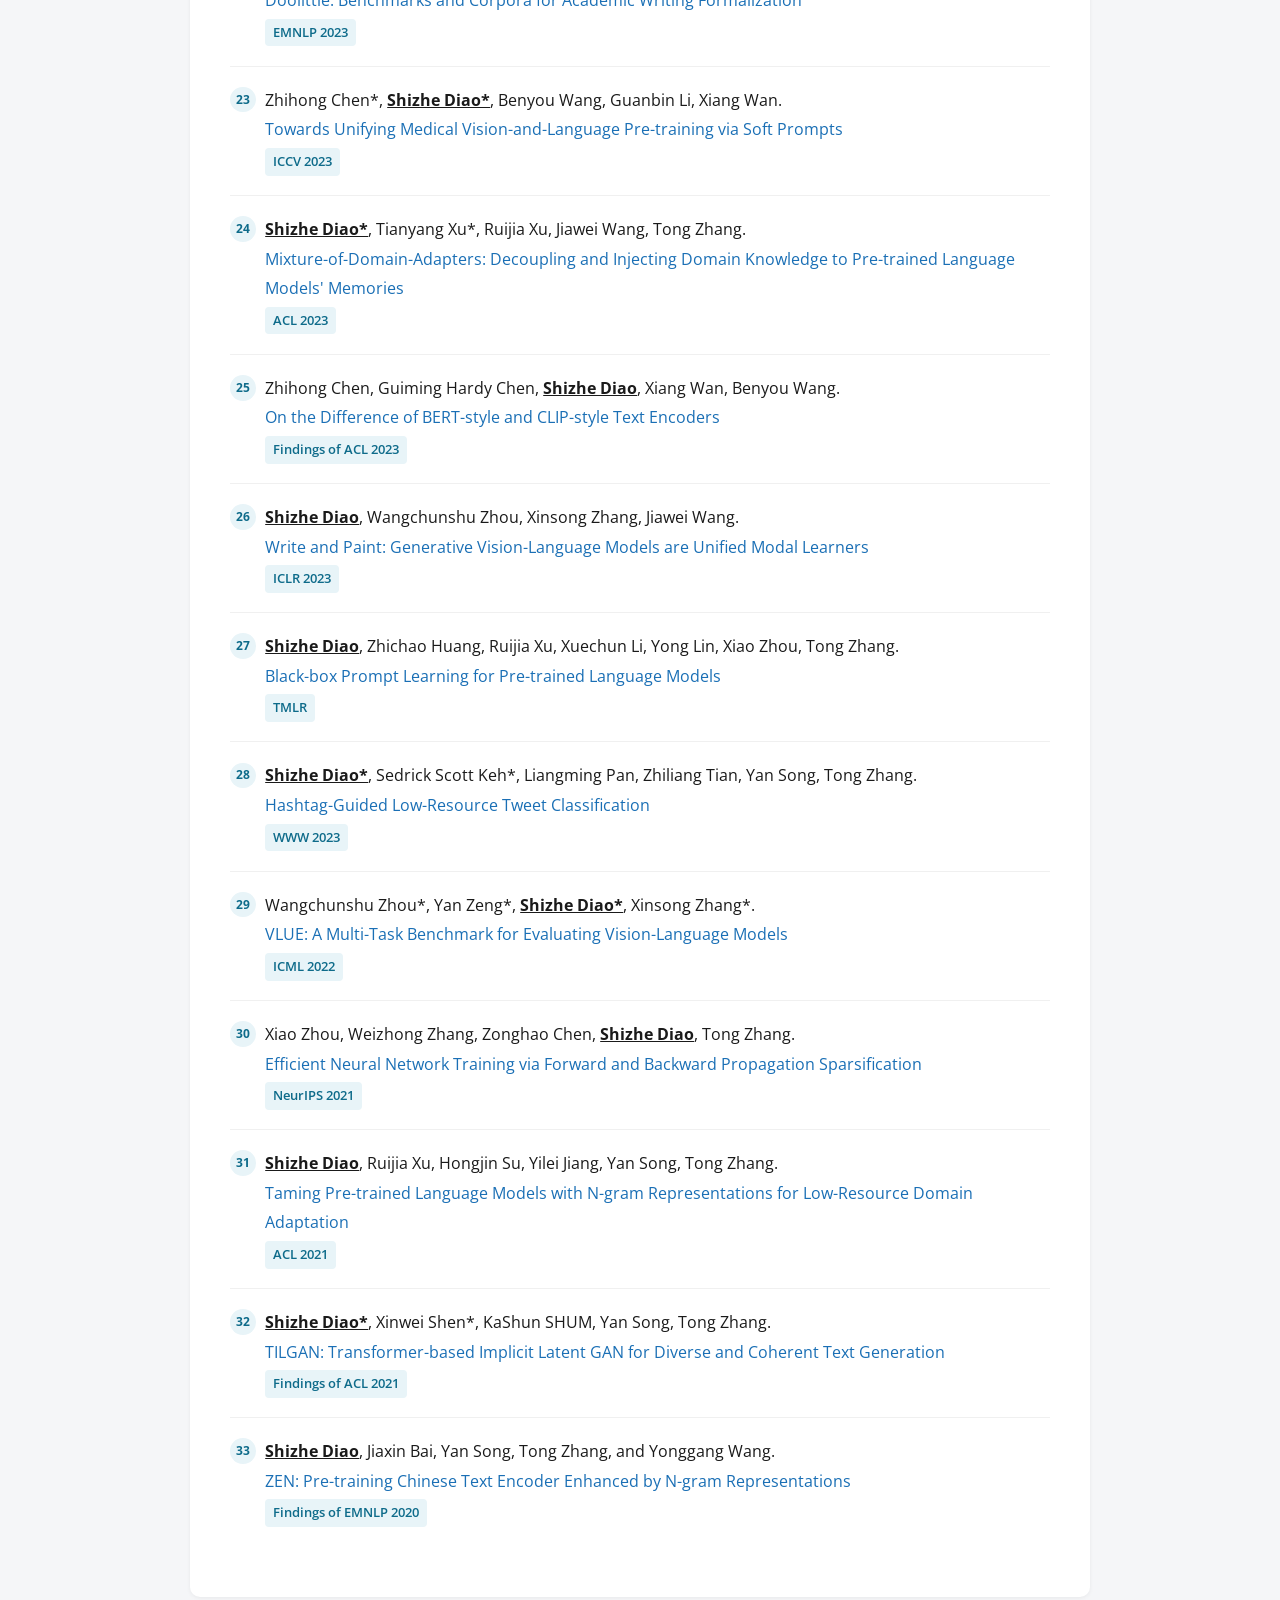
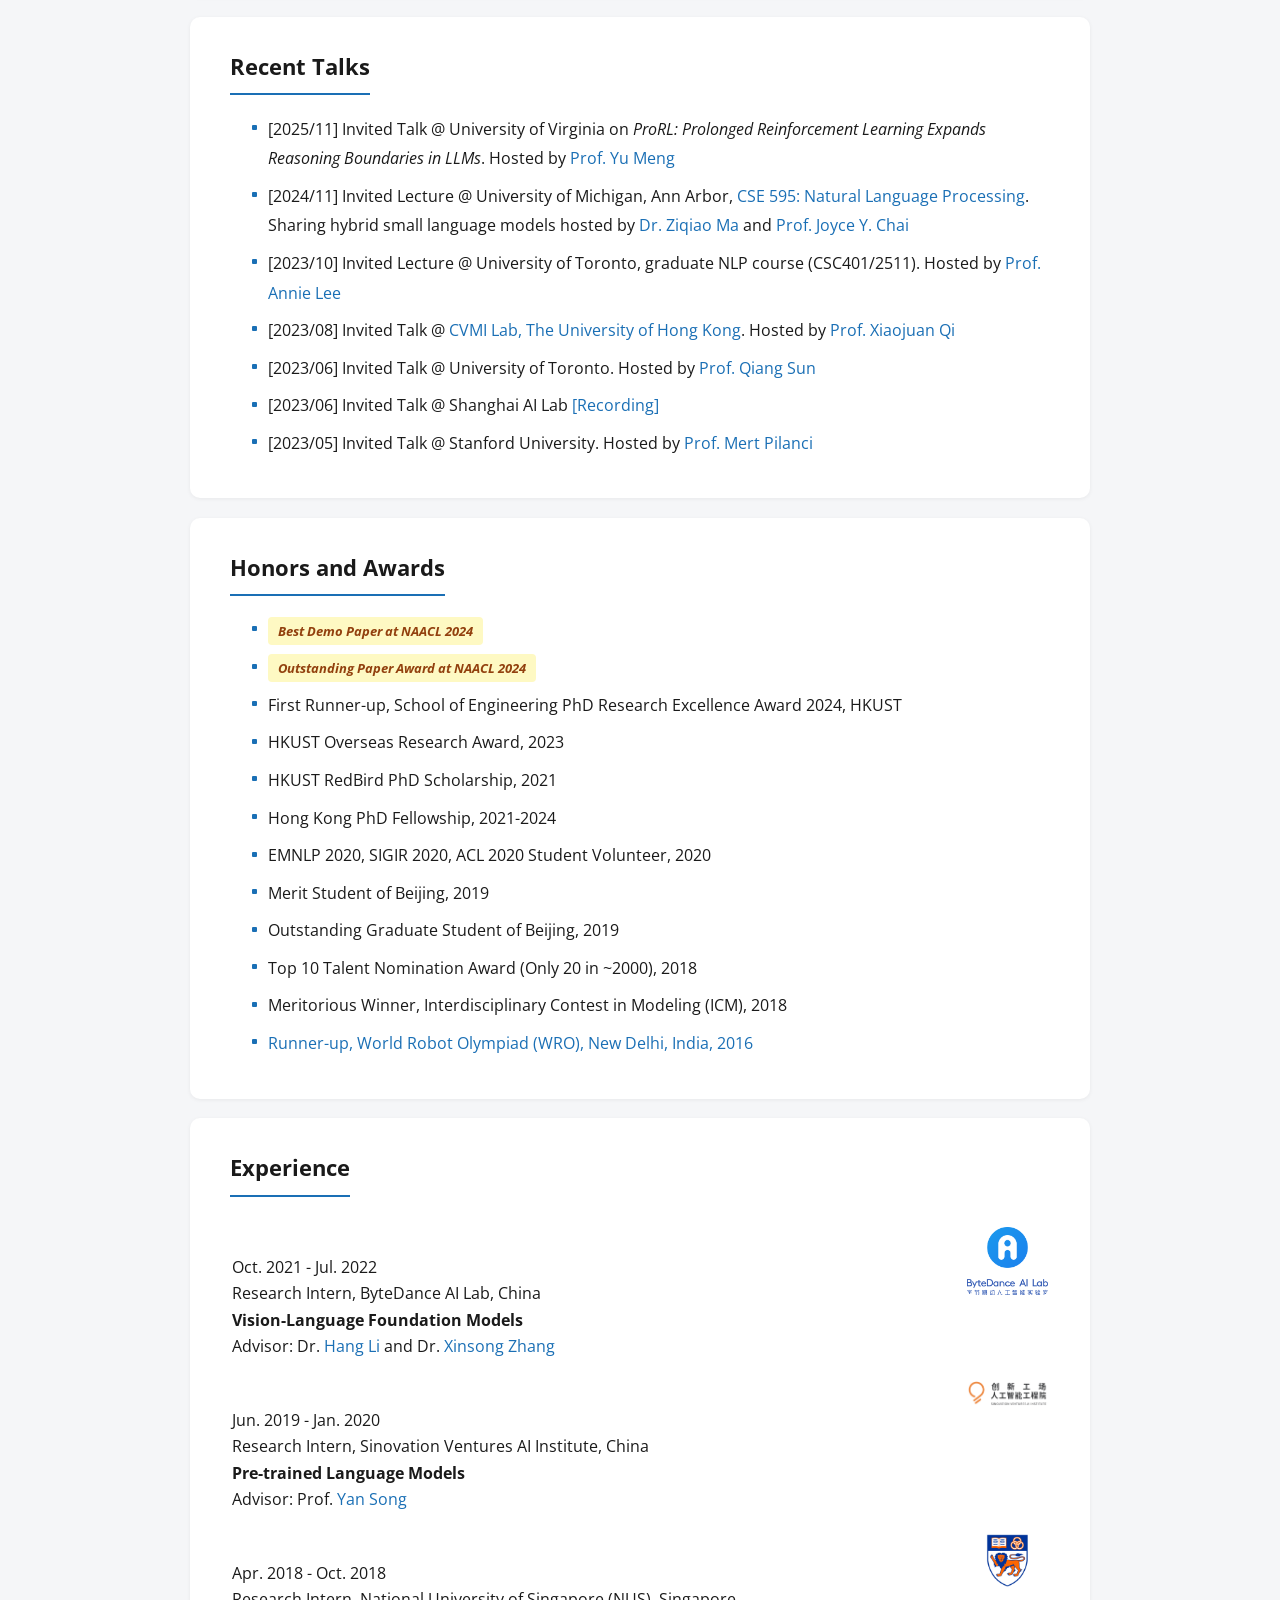
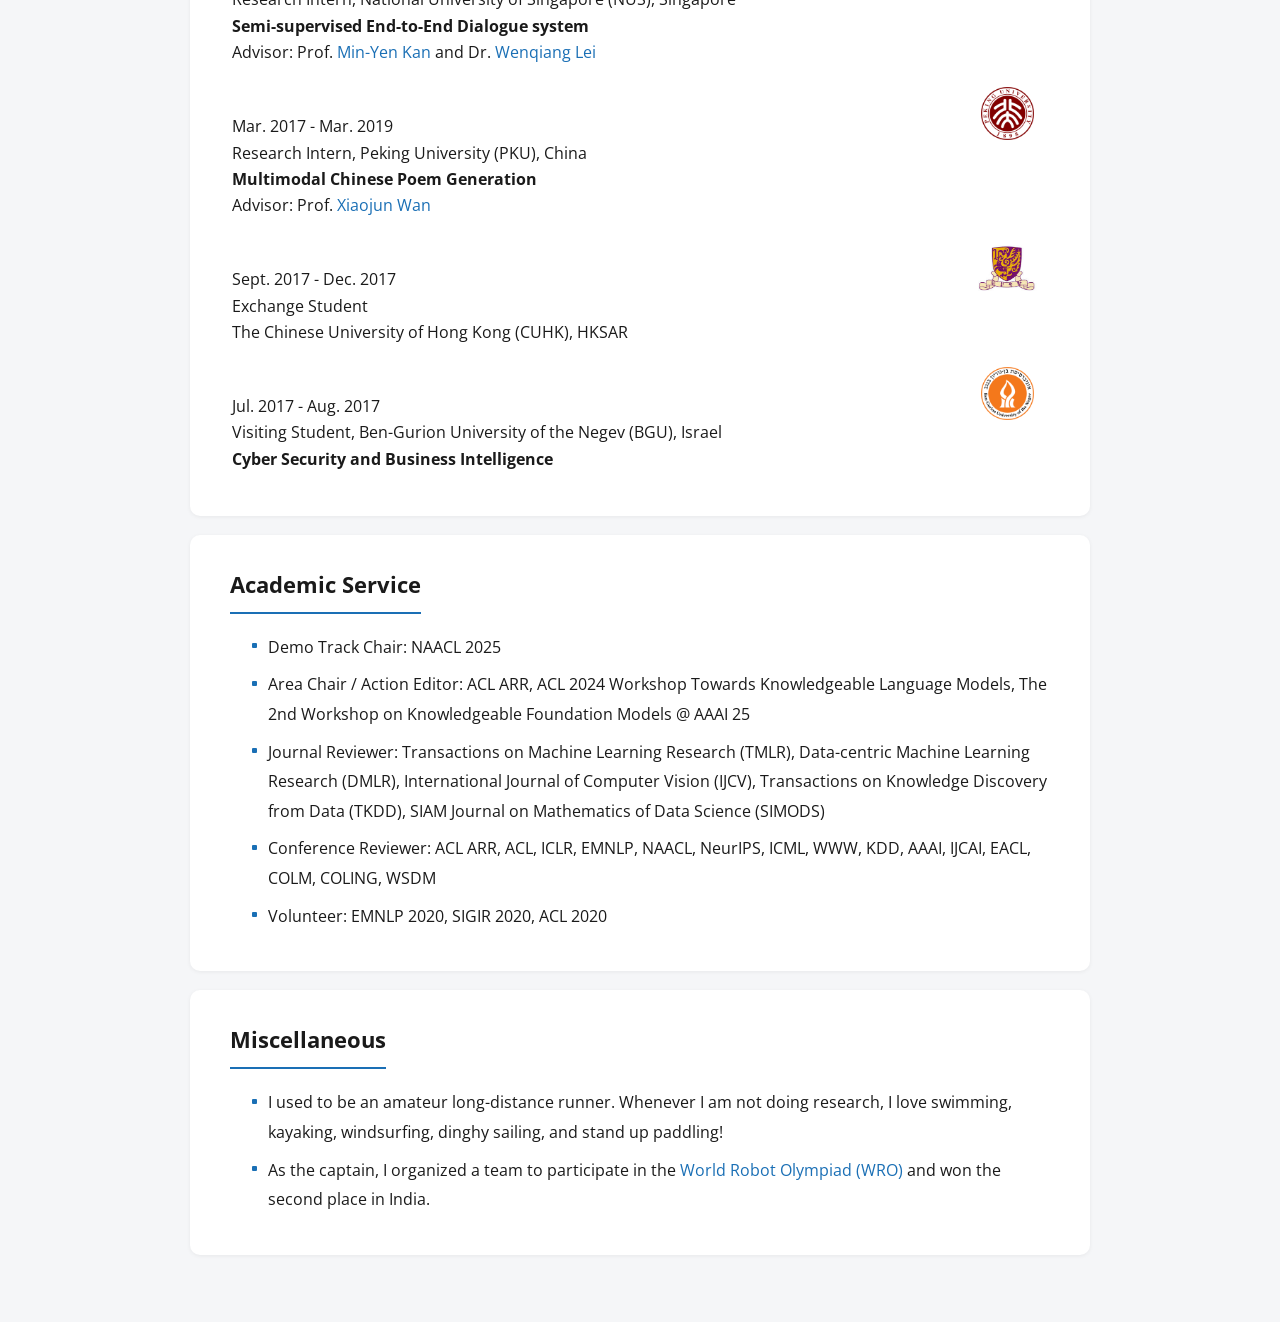
==== commit 8ad8edb5: "Add UVA ProRL invited talk" ====
--- a/index.html
+++ b/index.html
@@ -288,6 +288,7 @@
 			<div class="card" id="talks">
 				<h3>Recent Talks</h3>
 				<ul type="square">
+					<li> [2025/11] Invited Talk @ University of Virginia on <i>ProRL: Prolonged Reinforcement Learning Expands Reasoning Boundaries in LLMs</i>. Hosted by <a href="https://engineering.virginia.edu/faculty/yu-meng">Prof. Yu Meng</a></li>
 					<li> [2024/11] Invited Lecture @ University of Michigan, Ann Arbor, <a href="https://cse595-umich.notion.site/Fall-2024-CSE-595-Natural-Language-Processing-University-of-Michigan-cf5a2e369ff94d4dafac676e1681ca26">CSE 595: Natural Language Processing</a>. Sharing hybrid small language models hosted by <a href="https://mars-tin.github.io/">Dr. Ziqiao Ma</a> and <a href="https://web.eecs.umich.edu/~chaijy/">Prof. Joyce Y. Chai</a></li>
 					<li> [2023/10] Invited Lecture @ University of Toronto, graduate NLP course (CSC401/2511). Hosted by <a href="https://www.cs.toronto.edu/~ealee/public/">Prof. Annie Lee</a></li>
 					<li> [2023/08] Invited Talk @ <a href="https://labhku.github.io/">CVMI Lab, The University of Hong Kong</a>. Hosted by <a href="https://xjqi.github.io/">Prof. Xiaojuan Qi</a></li>
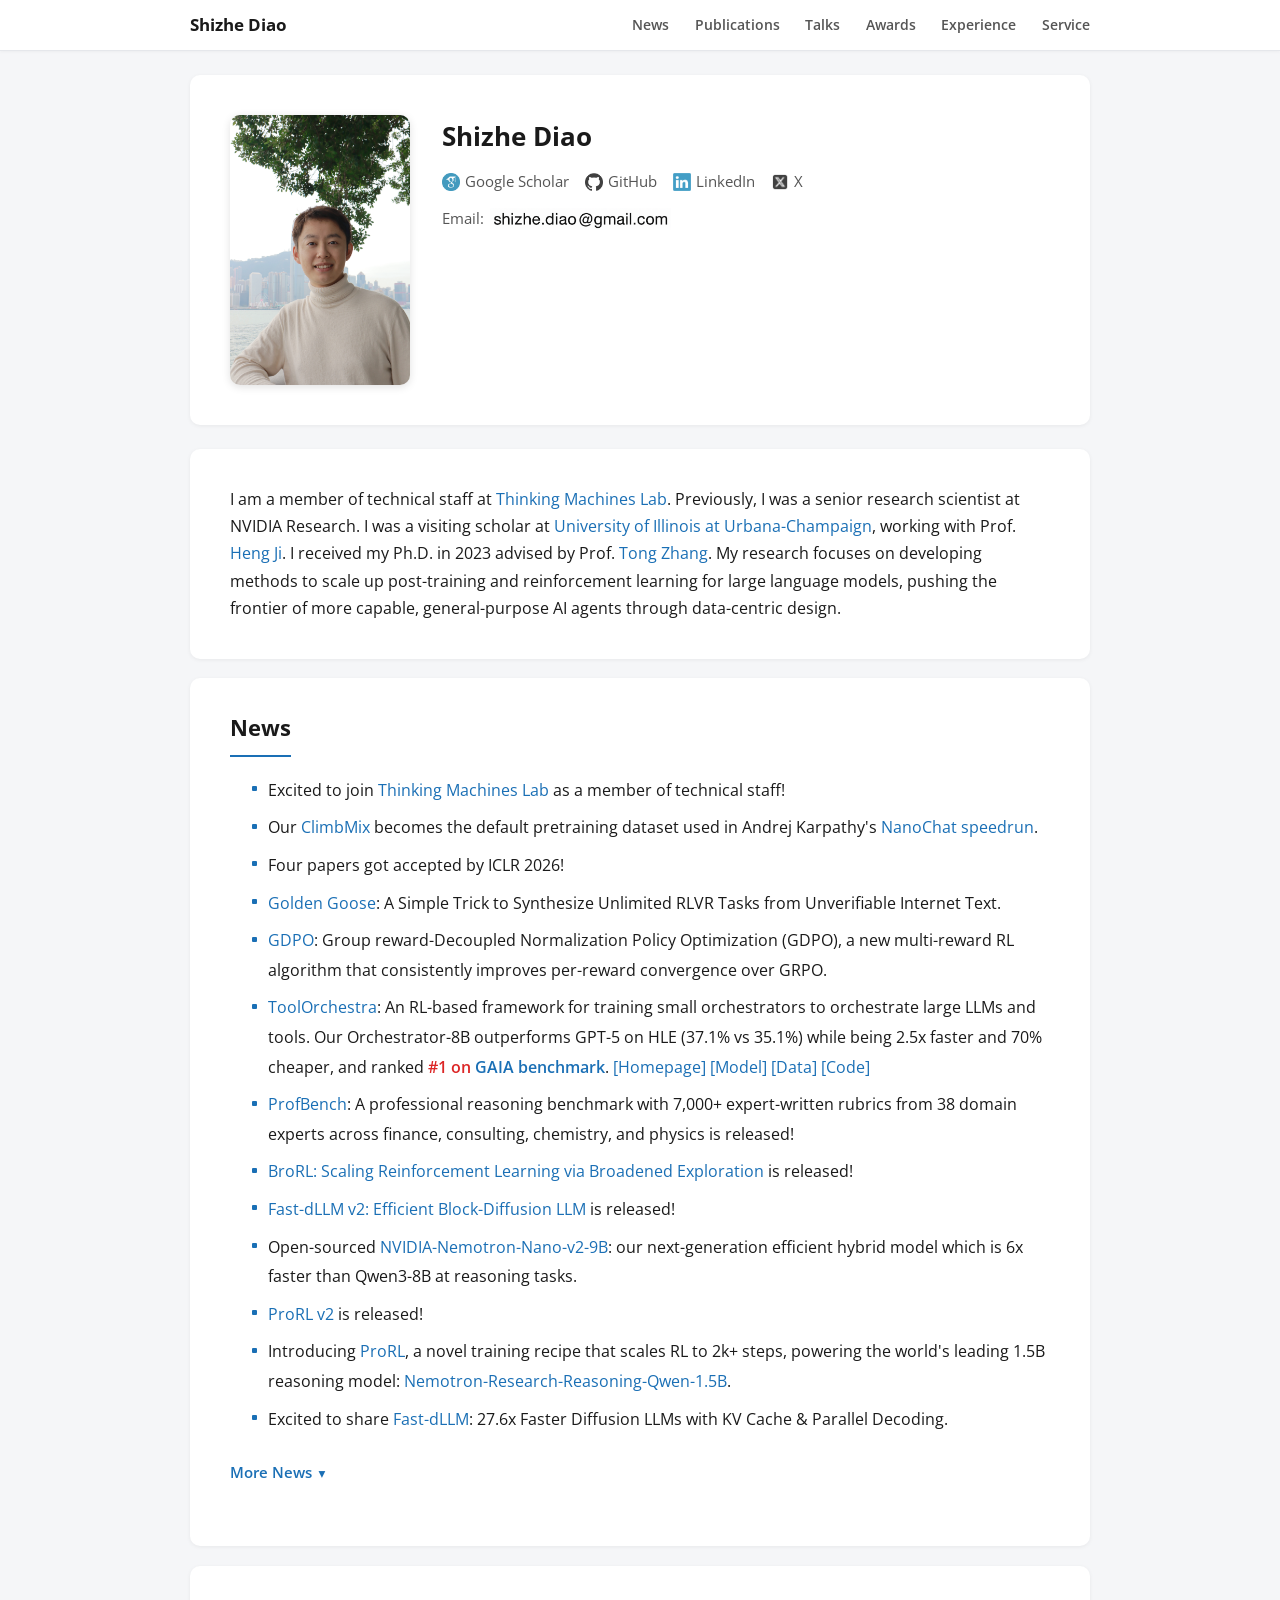
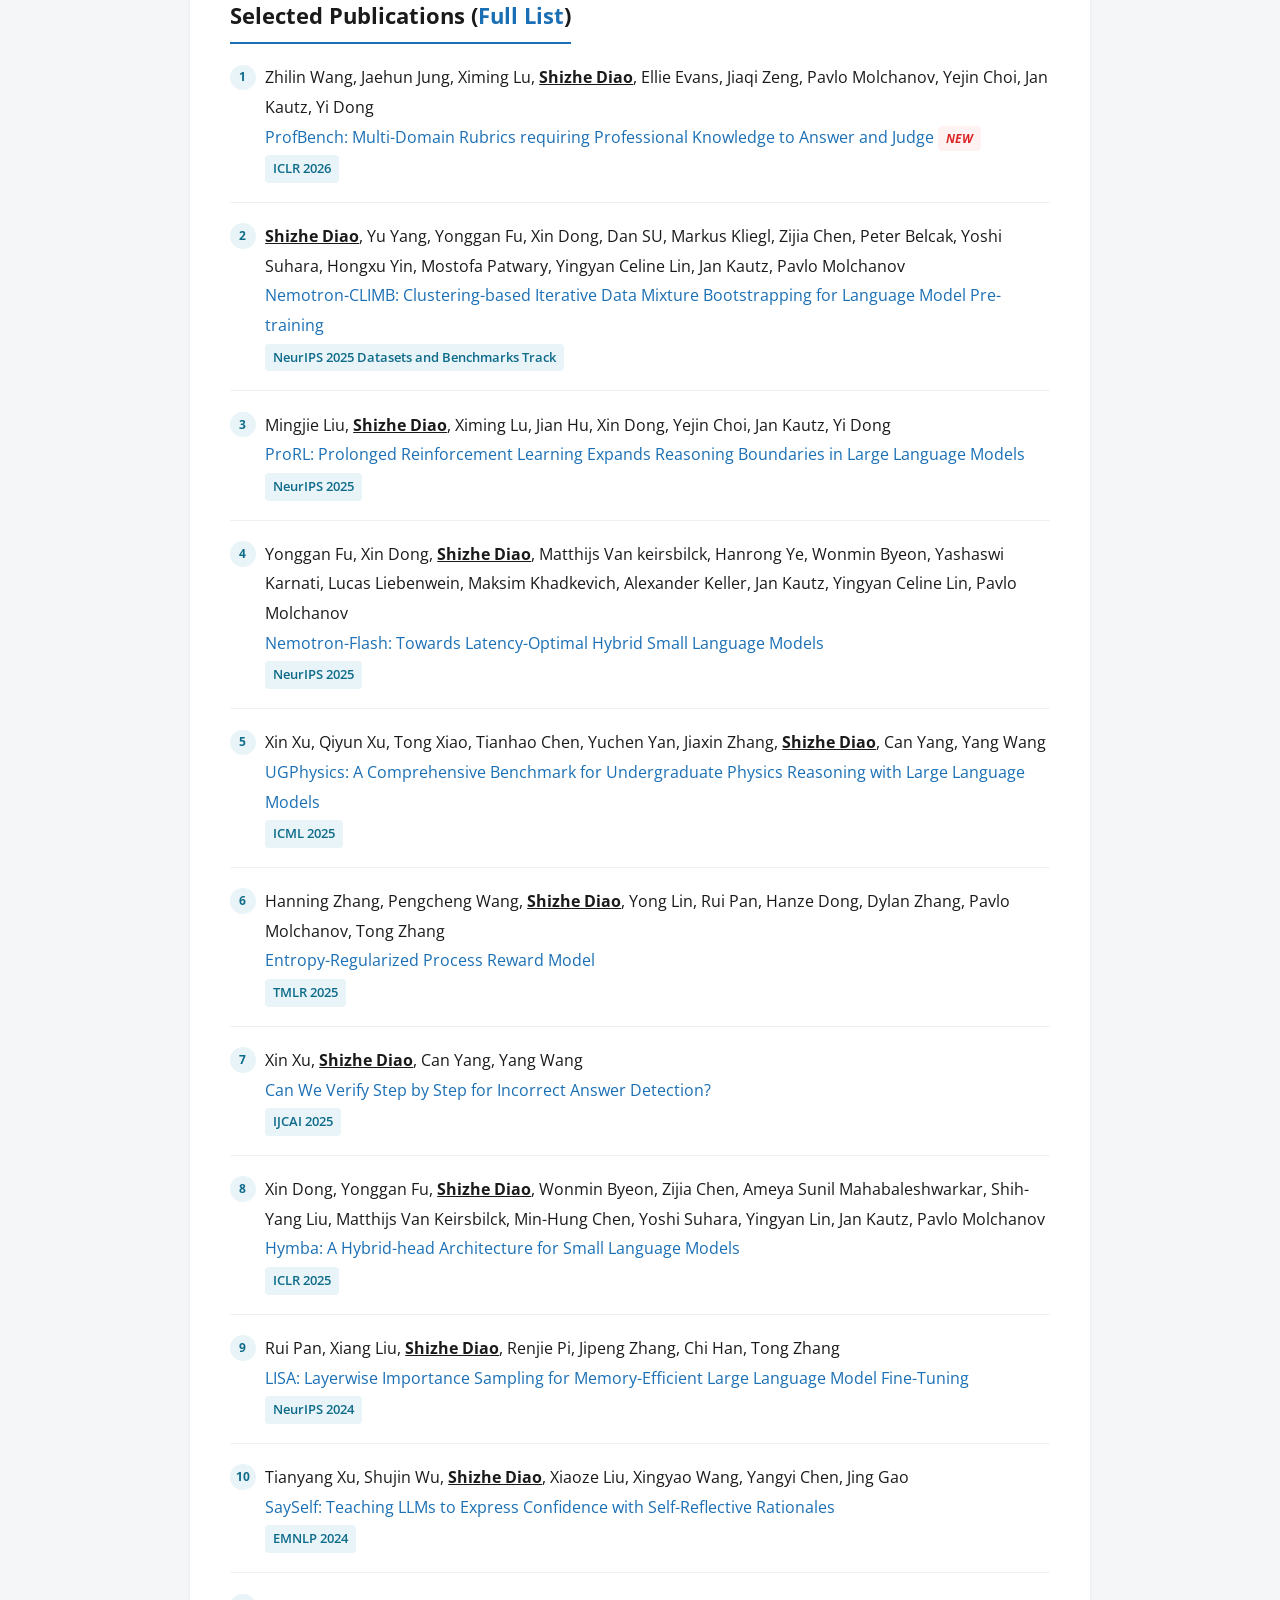
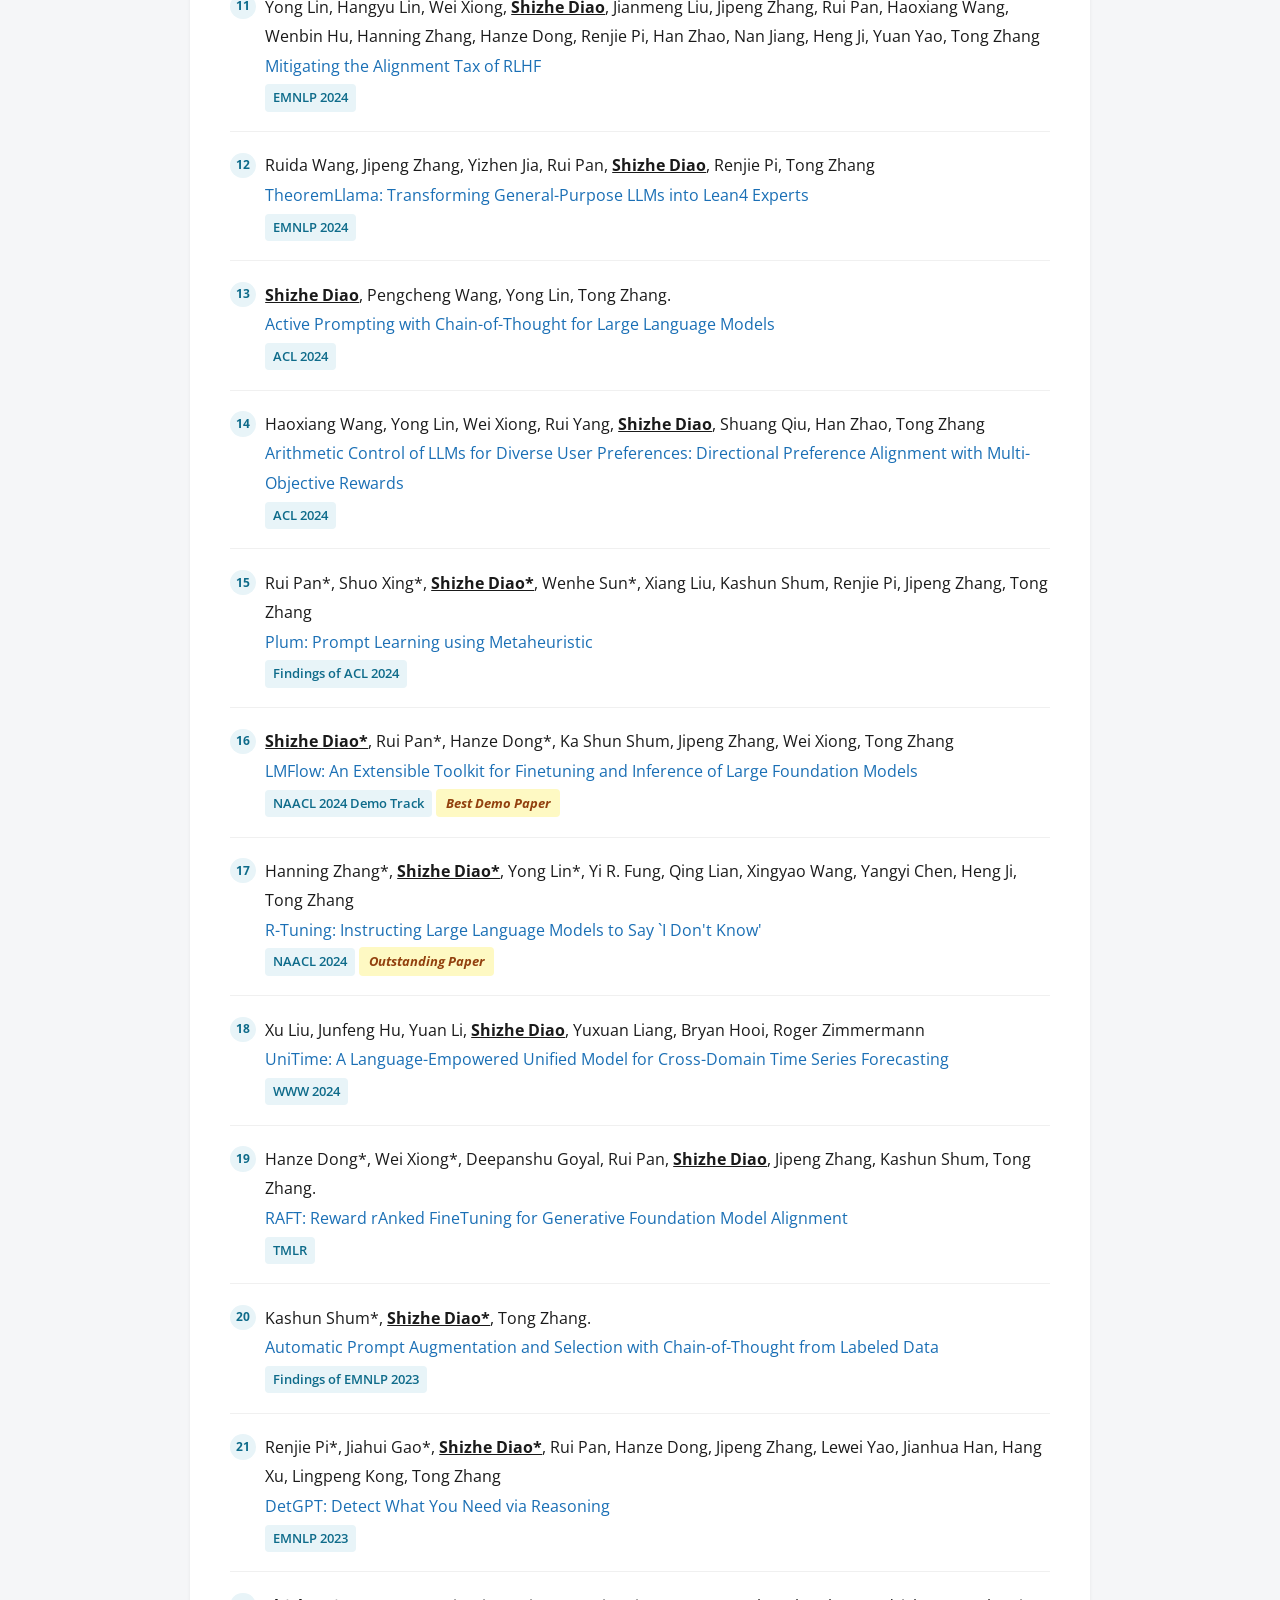
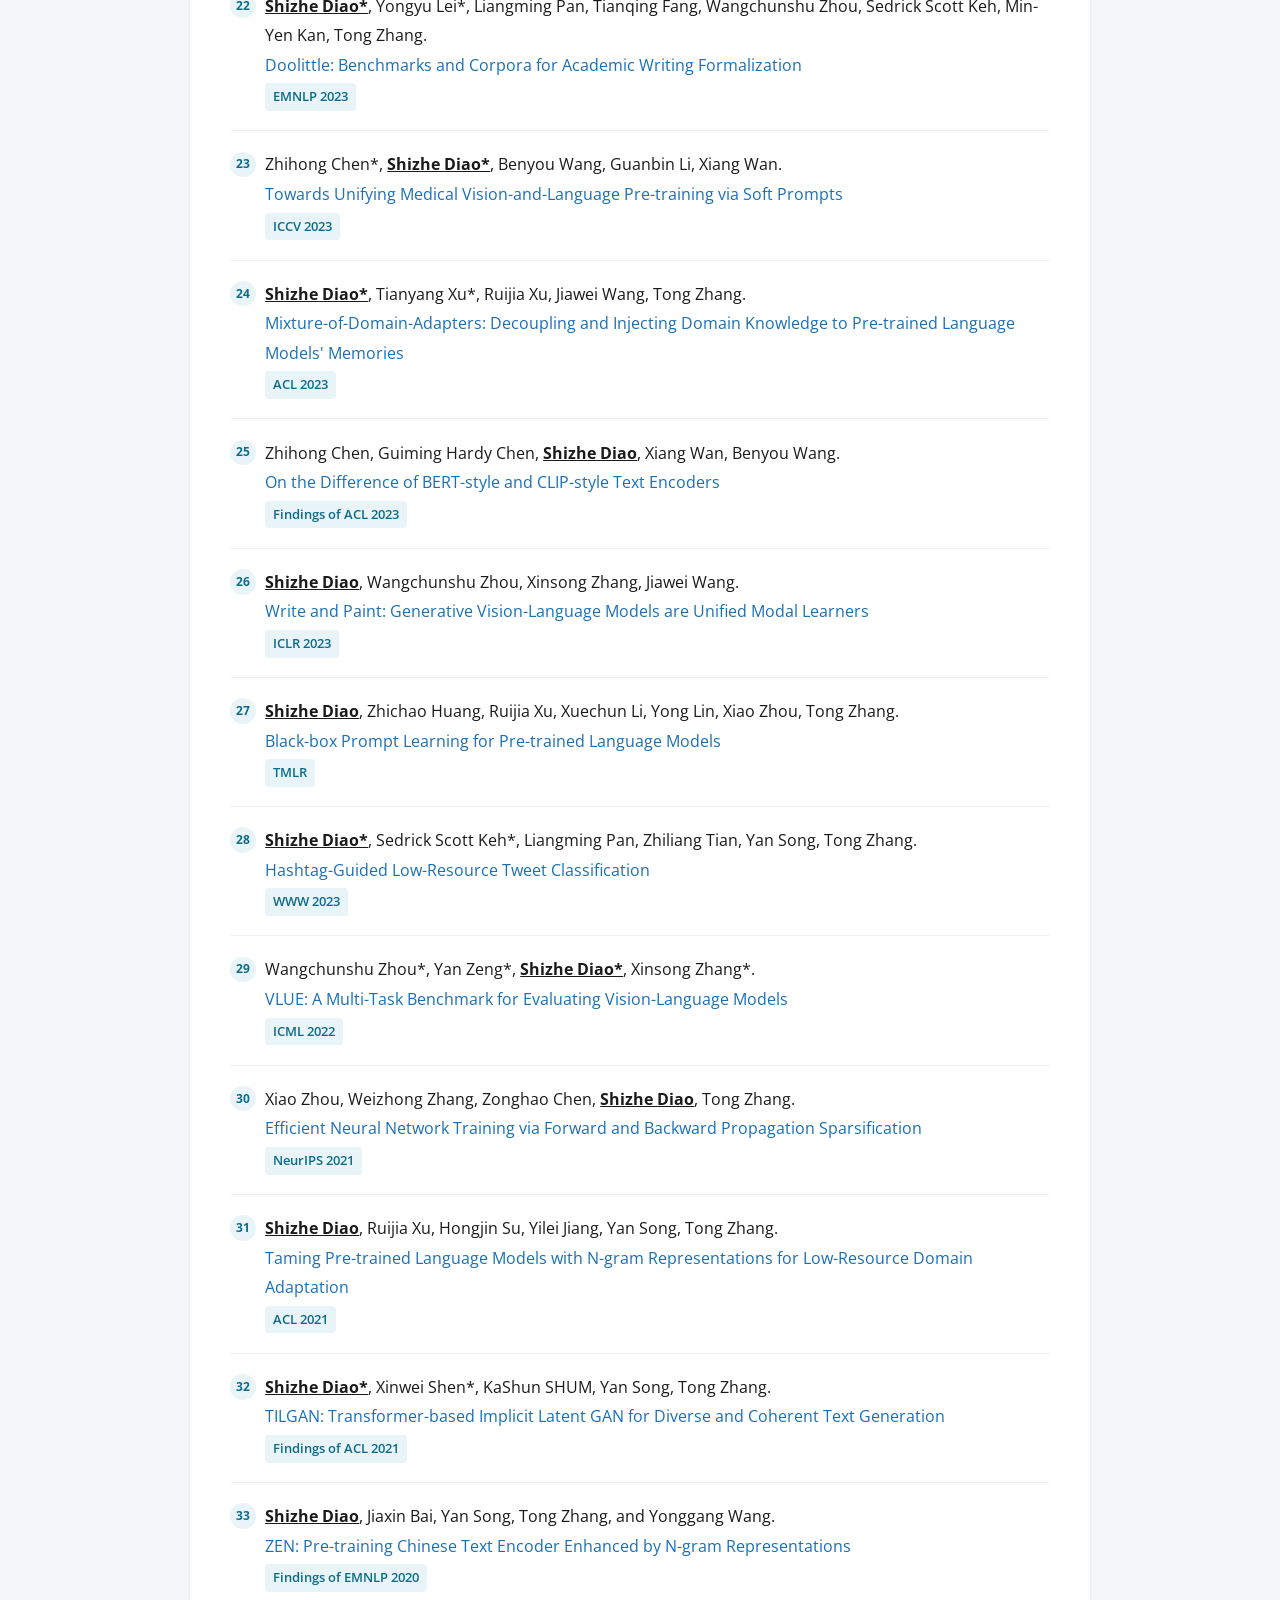
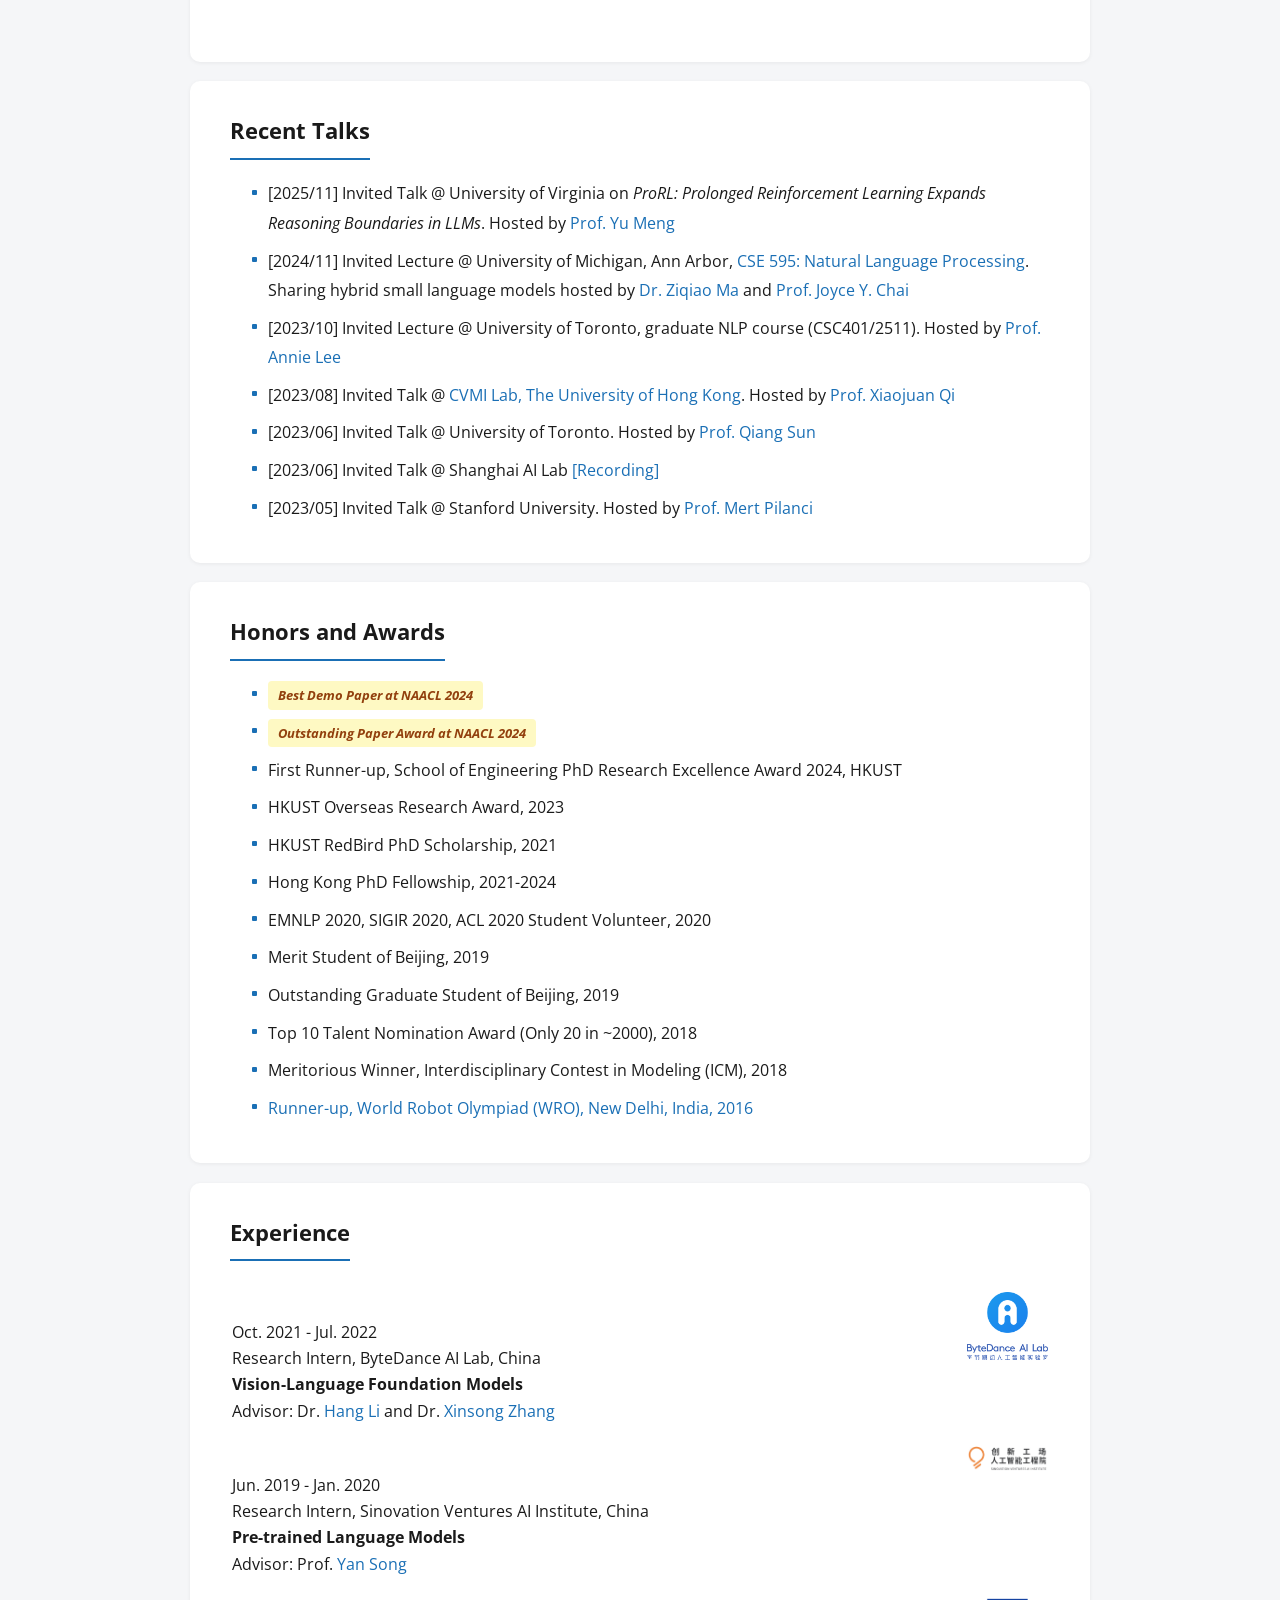
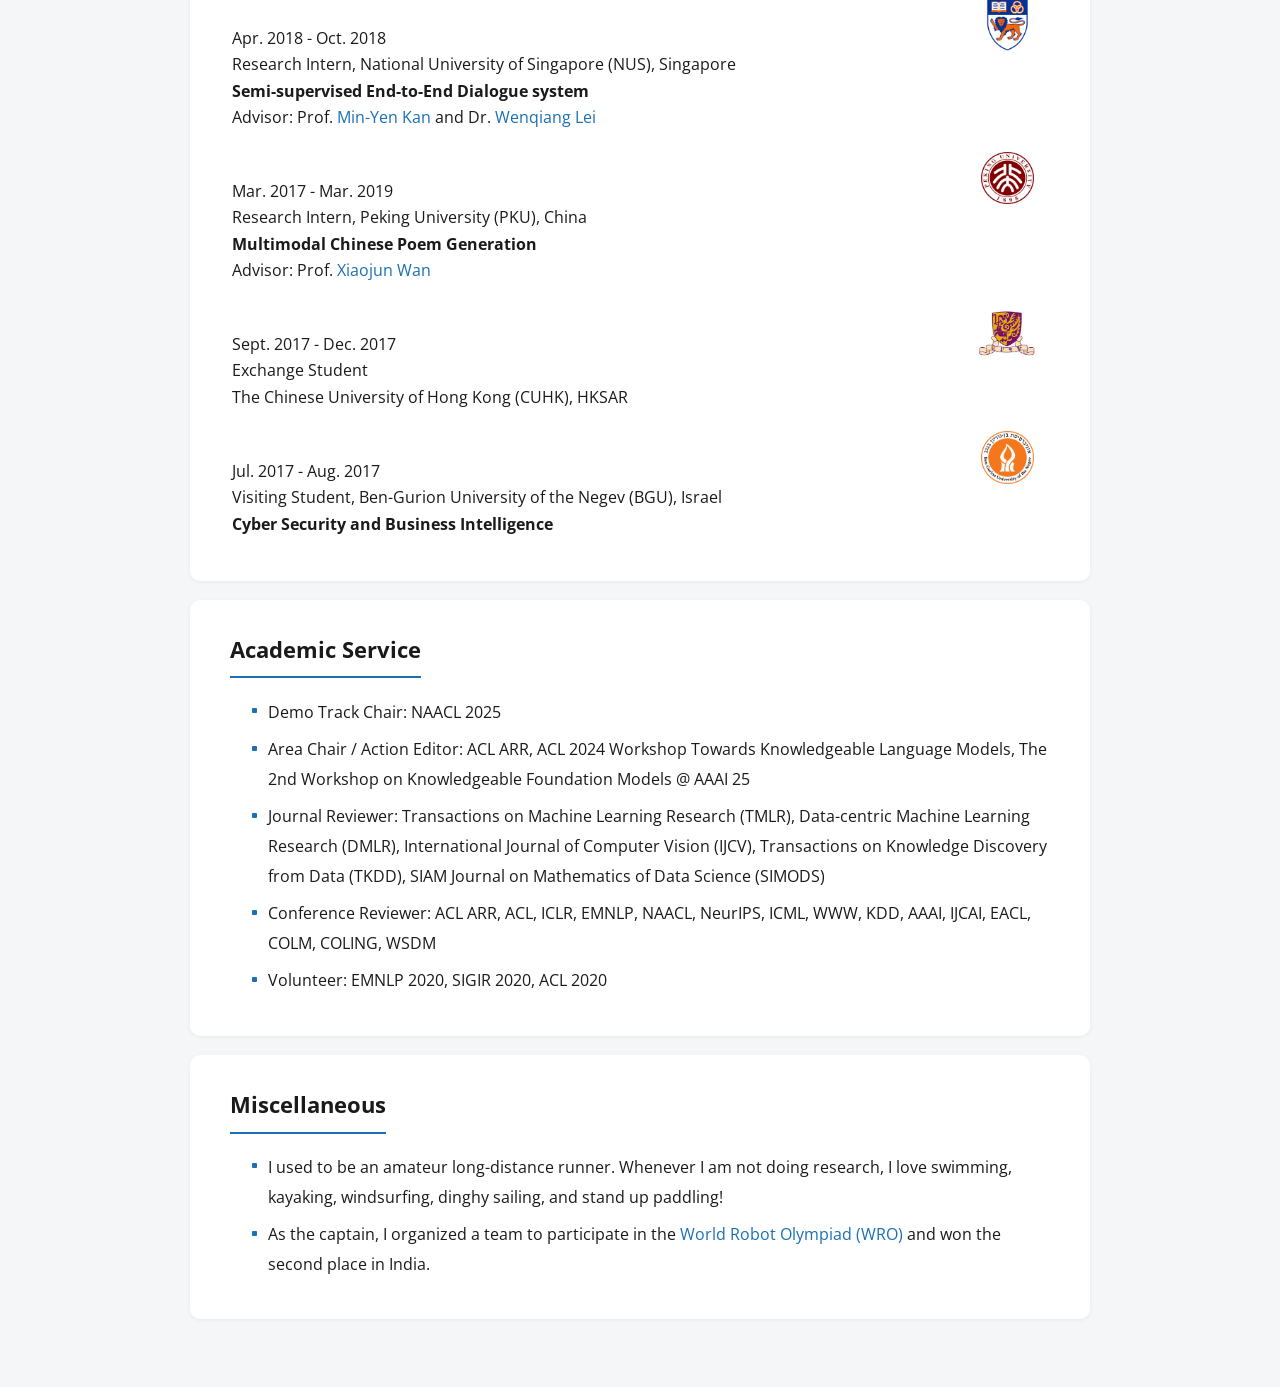
==== commit 6f7fed00: "update tml" ====
--- a/index.html
+++ b/index.html
@@ -85,7 +85,8 @@
 			<!-- Bio -->
 			<div class="card">
 				<p>
-					I am a senior research scientist at NVIDIA Research. 
+					I am a member of technical staff at <a href="https://thinkingmachines.ai/">Thinking Machines Lab</a>.
+					Previously, I was a senior research scientist at NVIDIA Research.
 					I was a visiting scholar at <a href="http://blender.cs.illinois.edu/index.html">University of Illinois at Urbana-Champaign</a>, working with Prof. <a href="http://blender.cs.illinois.edu/hengji.html">Heng Ji</a>.
 					I received my Ph.D. in 2023 advised by Prof. <a href="http://tongzhang-ml.org/">Tong Zhang</a>. 
 					My research focuses on developing methods to scale up post-training and reinforcement learning for large language models, pushing the frontier of more capable, general-purpose AI agents through data-centric design.
@@ -97,6 +98,7 @@
 			<div class="card" id="news">
 				<h3>News</h3>
 				<ul type="square">
+					<li> Excited to join <a href="https://thinkingmachines.ai/">Thinking Machines Lab</a> as a member of technical staff!</li>
 					<li> Our <a href="https://huggingface.co/datasets/nvidia/ClimbMix">ClimbMix</a> becomes the default pretraining dataset used in Andrej Karpathy's <a href="https://github.com/karpathy/nanochat">NanoChat speedrun</a>.</li>
 					<li> Four papers got accepted by ICLR 2026!</li>
 					<li> <a href="https://arxiv.org/abs/2601.22975">Golden Goose</a>: A Simple Trick to Synthesize Unlimited RLVR Tasks from Unverifiable Internet Text.</li>
